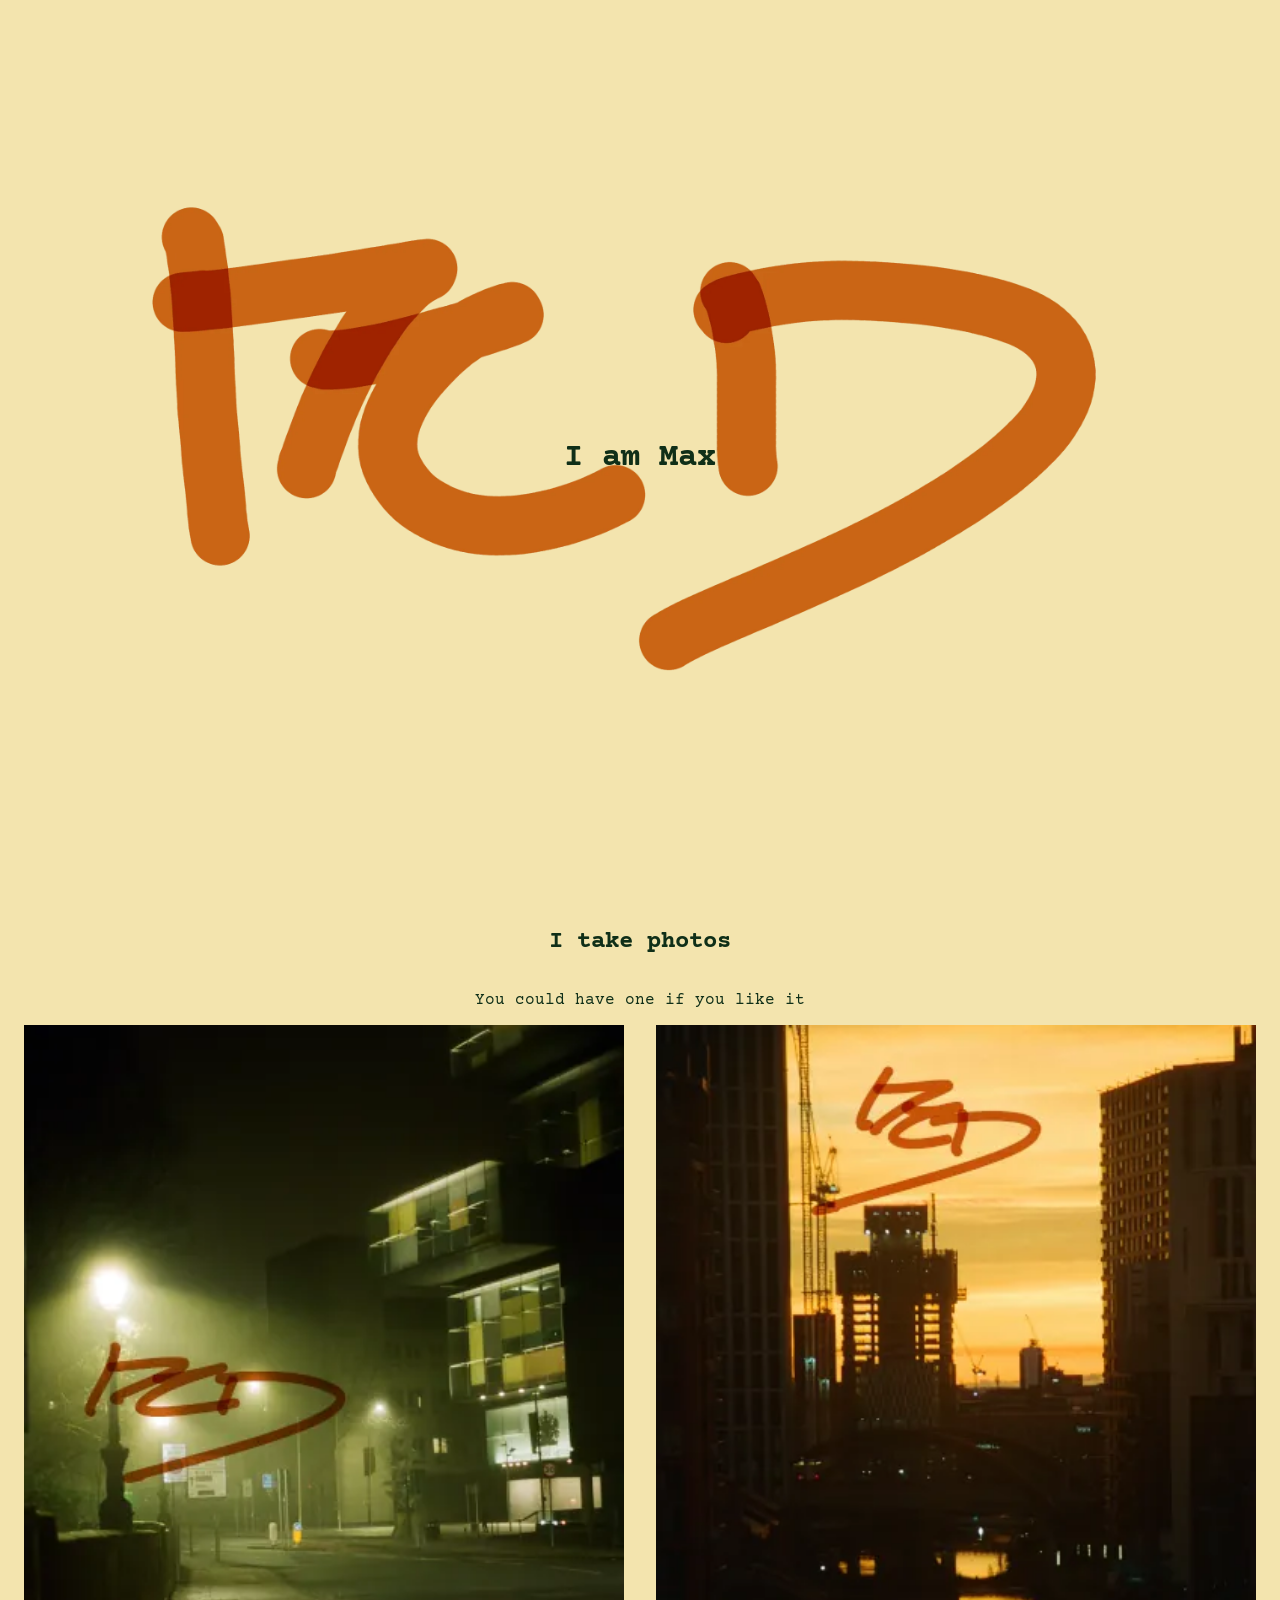
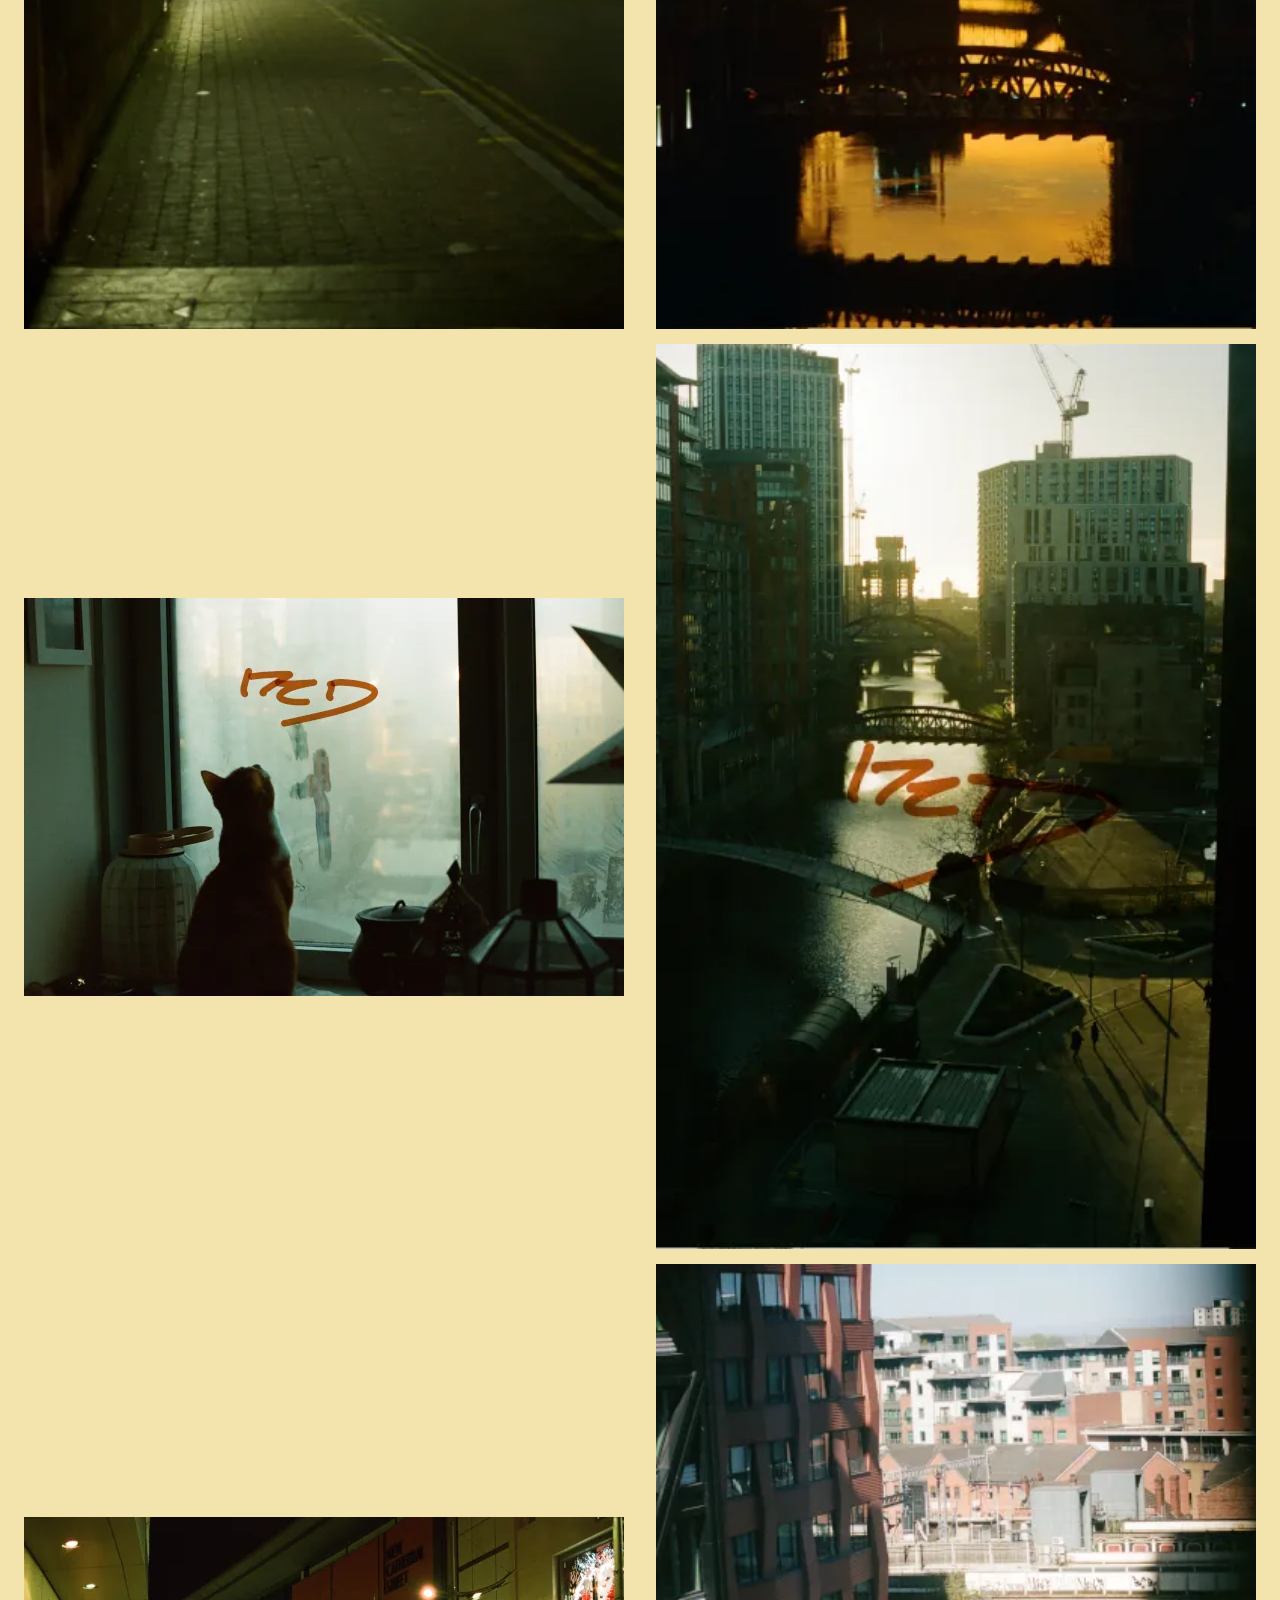
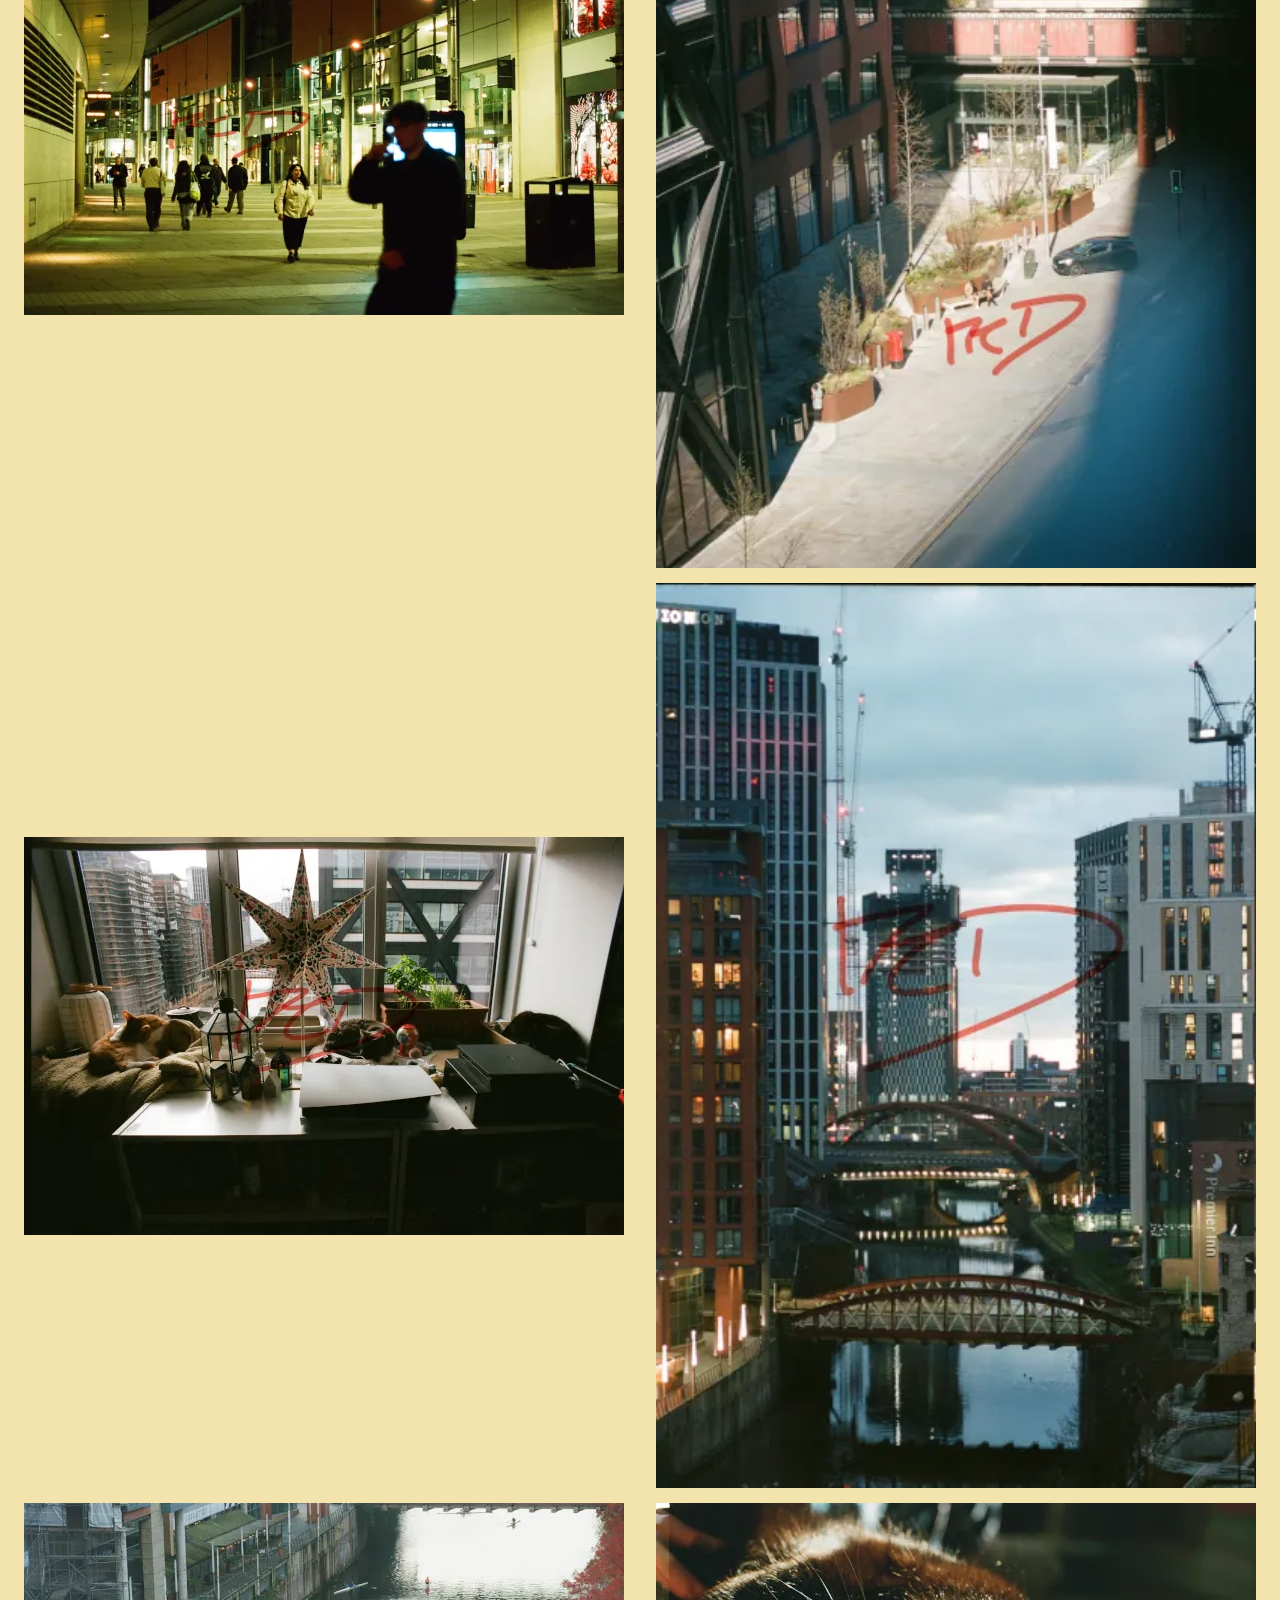
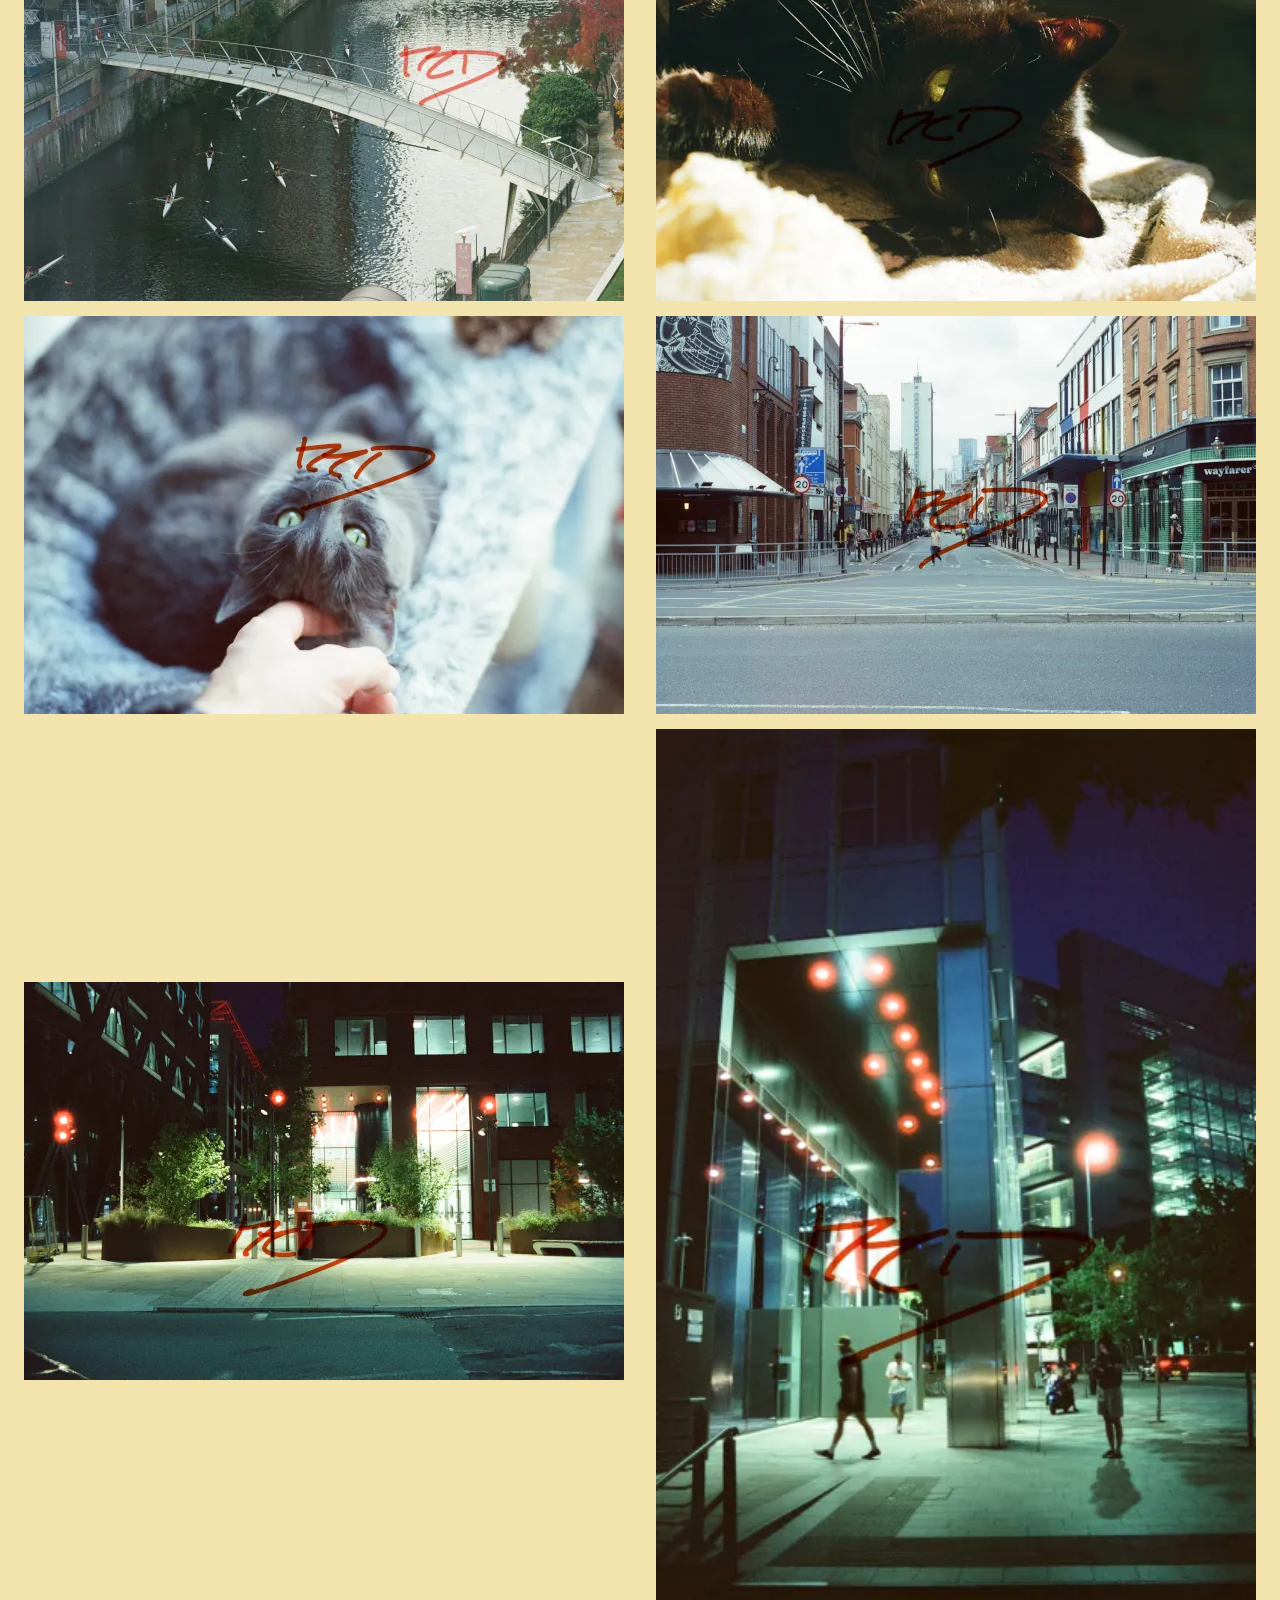
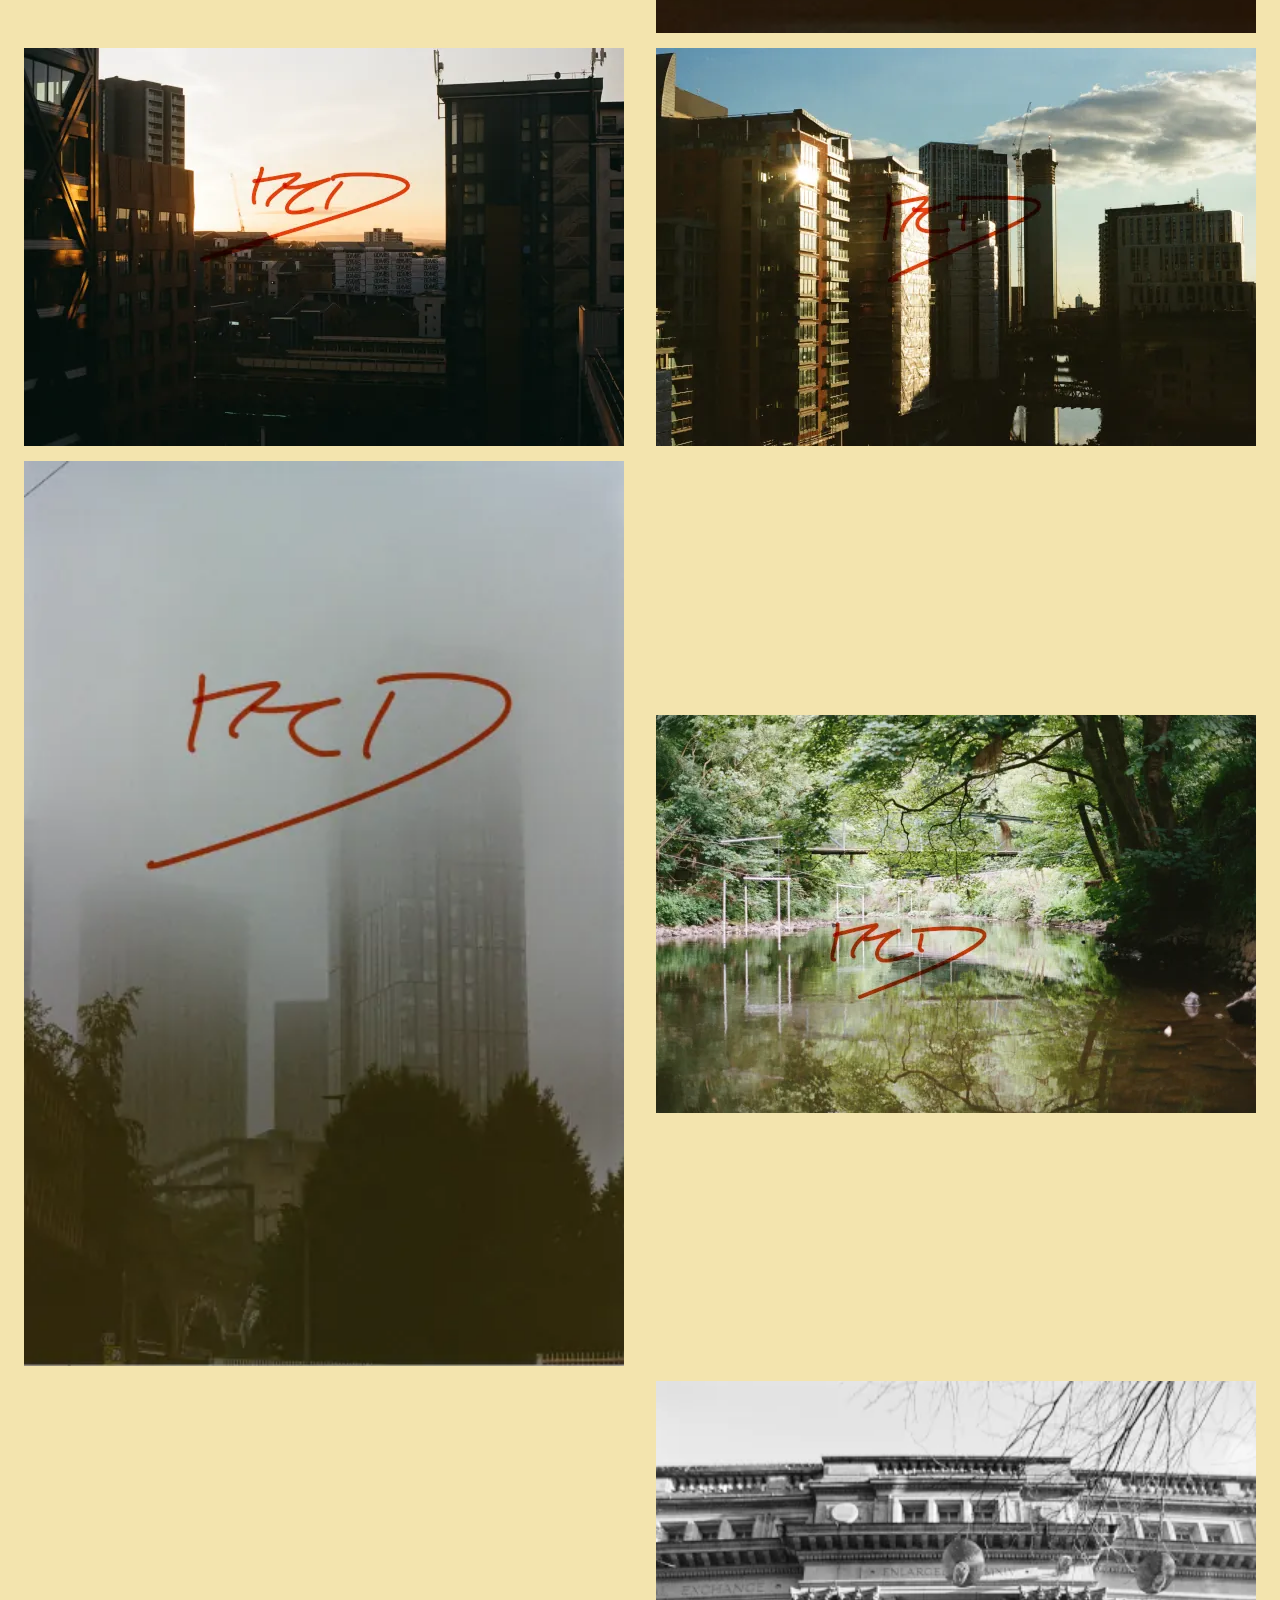
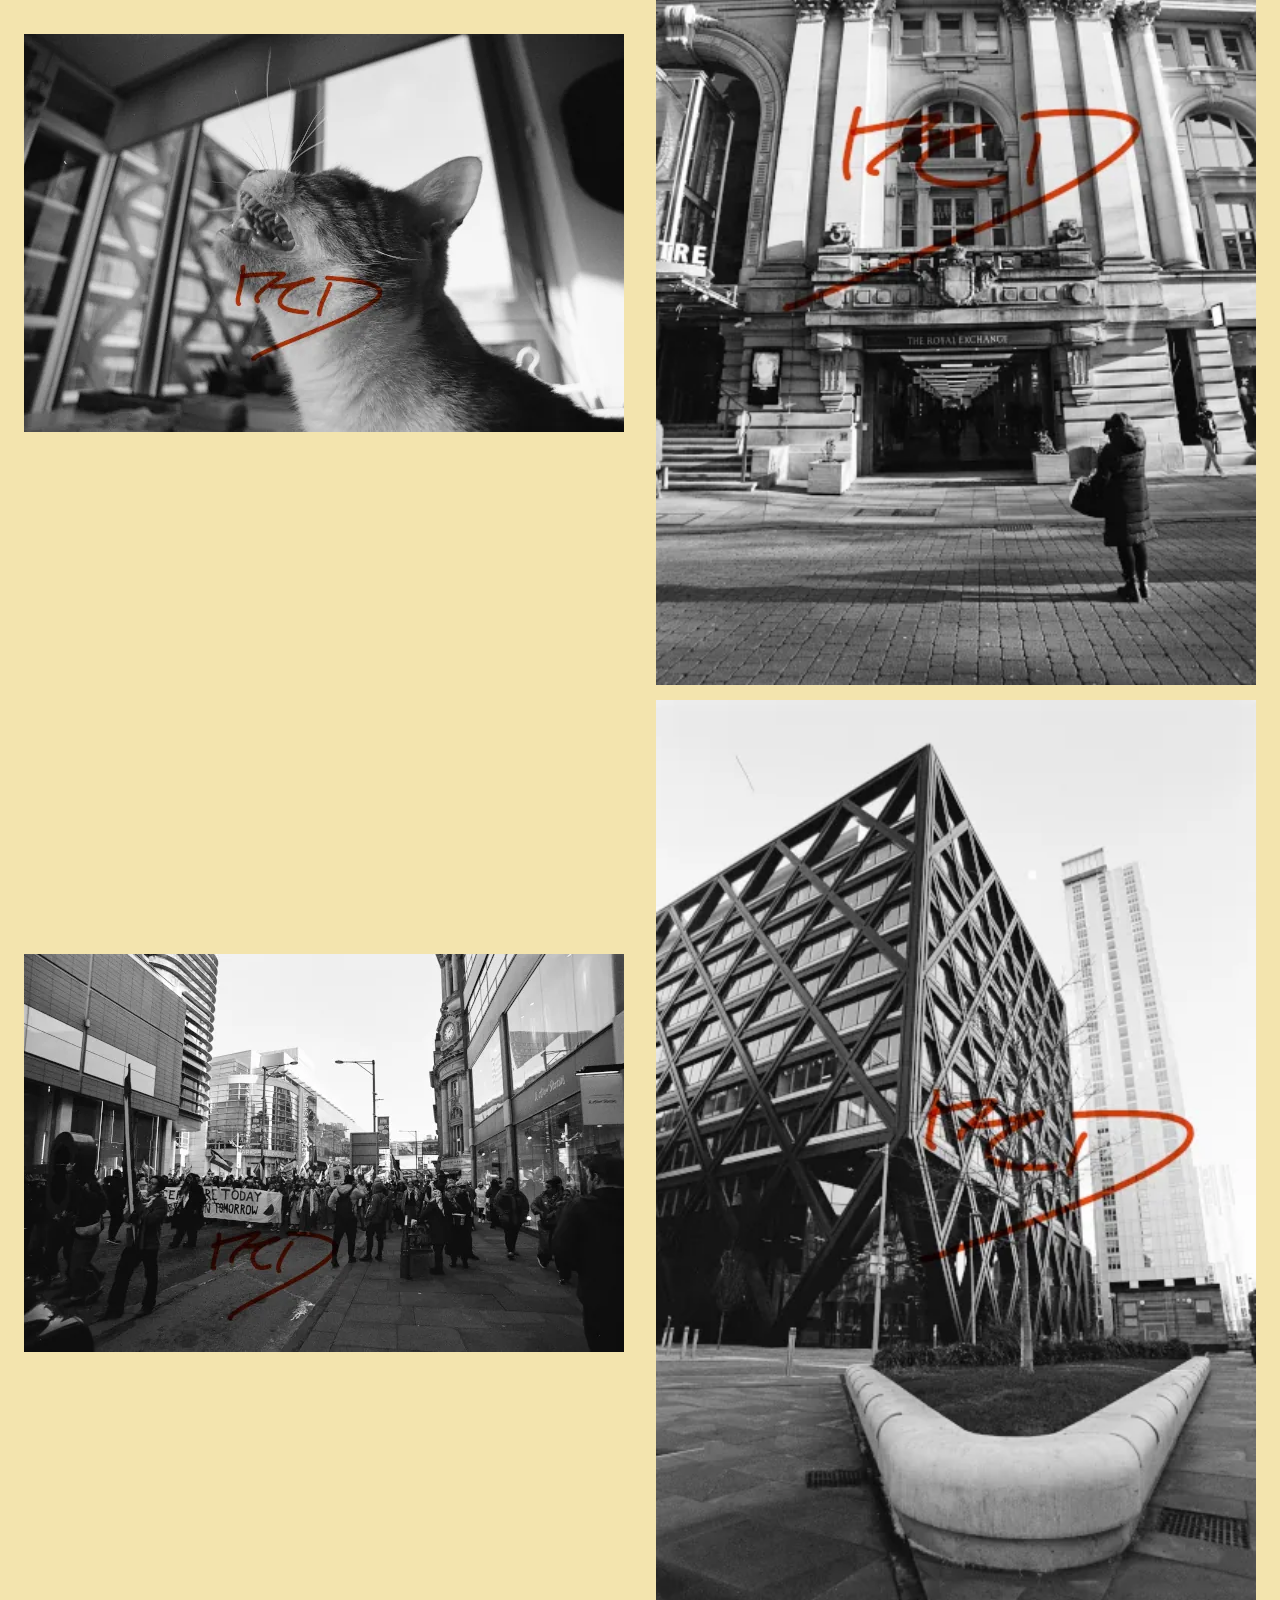
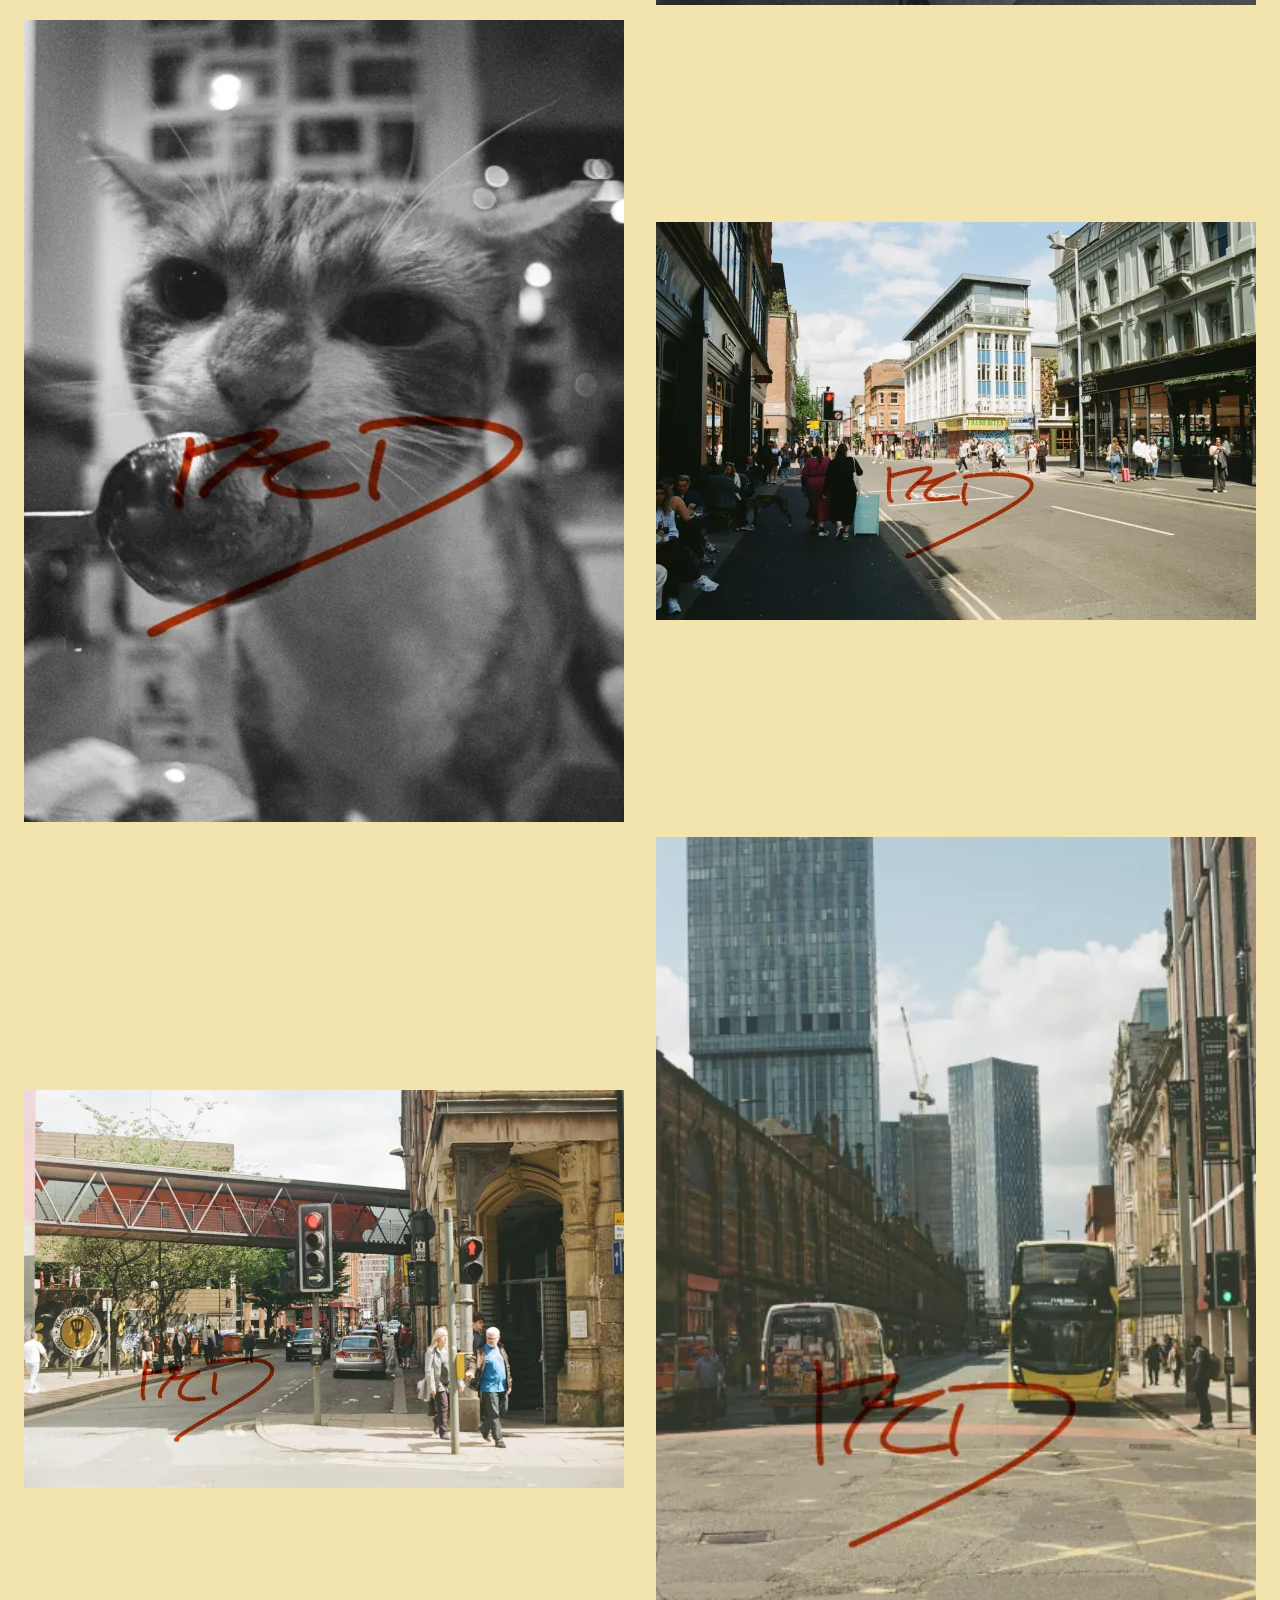
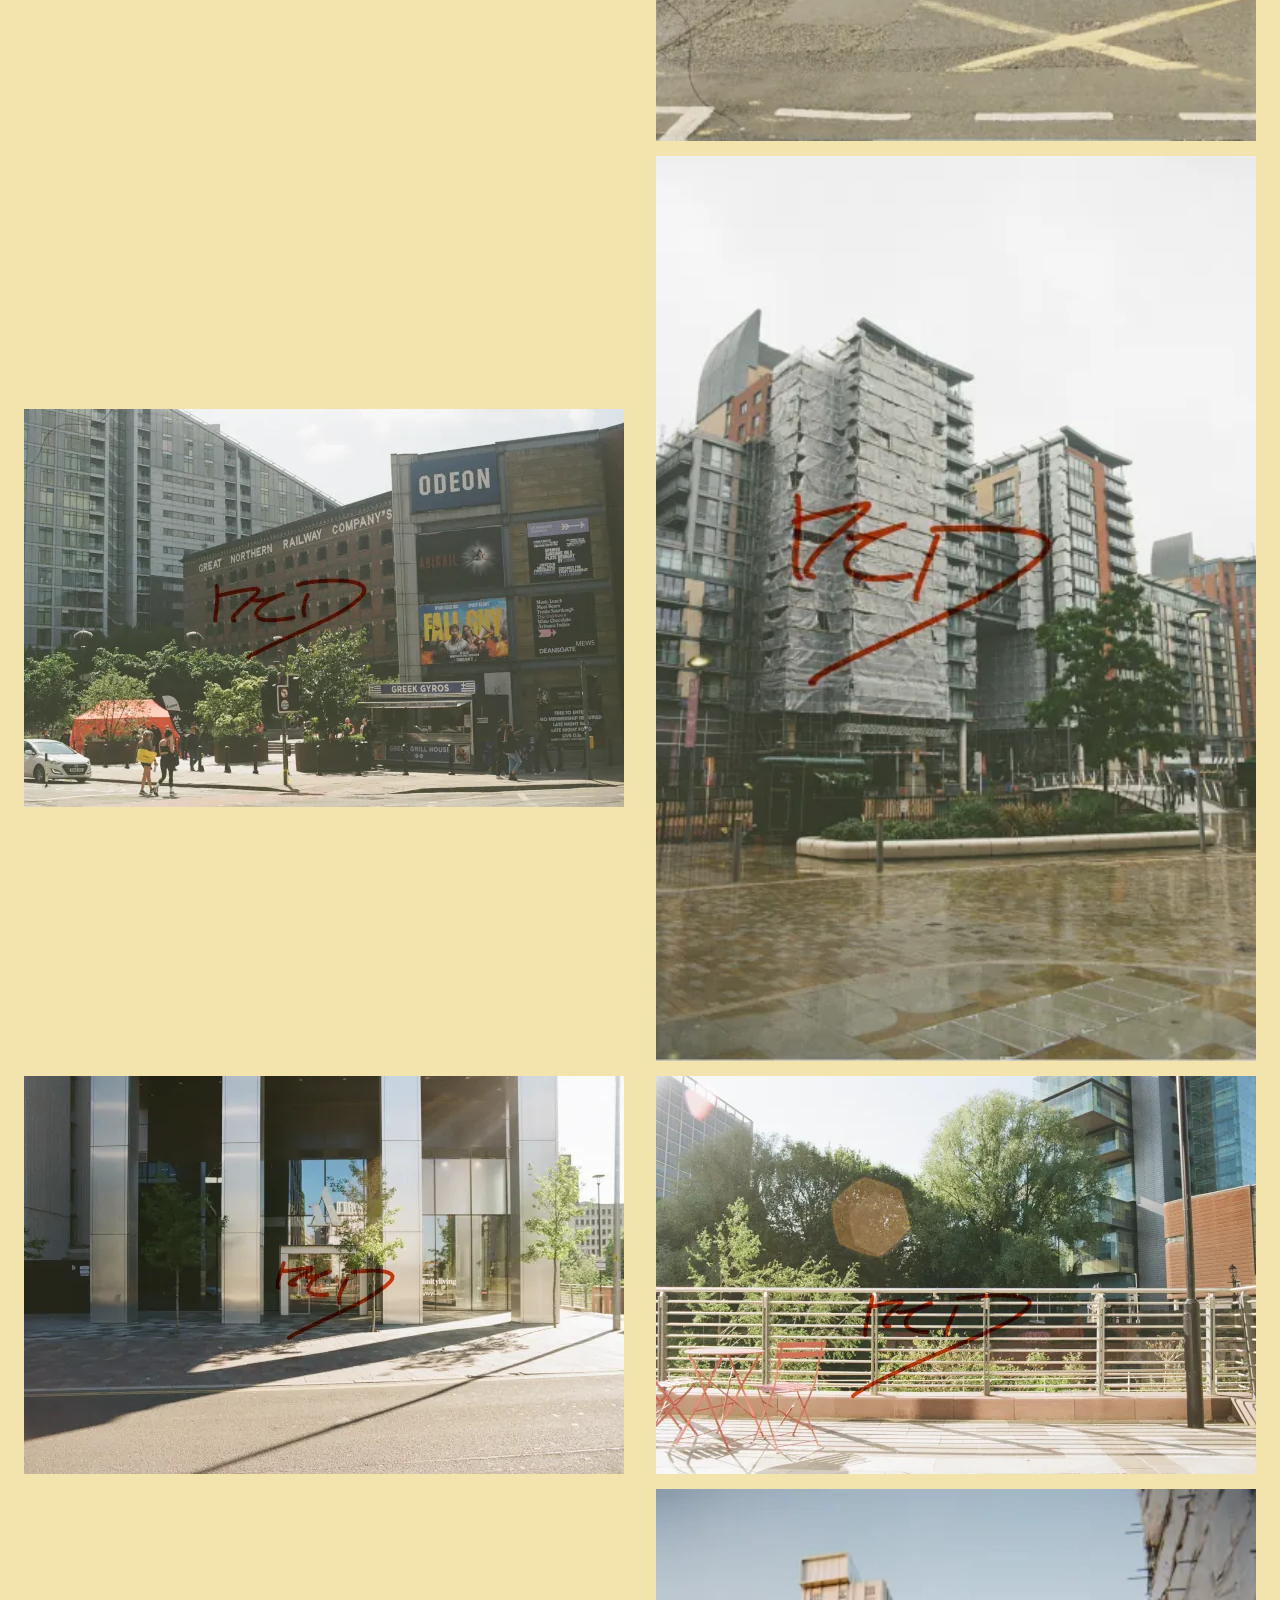
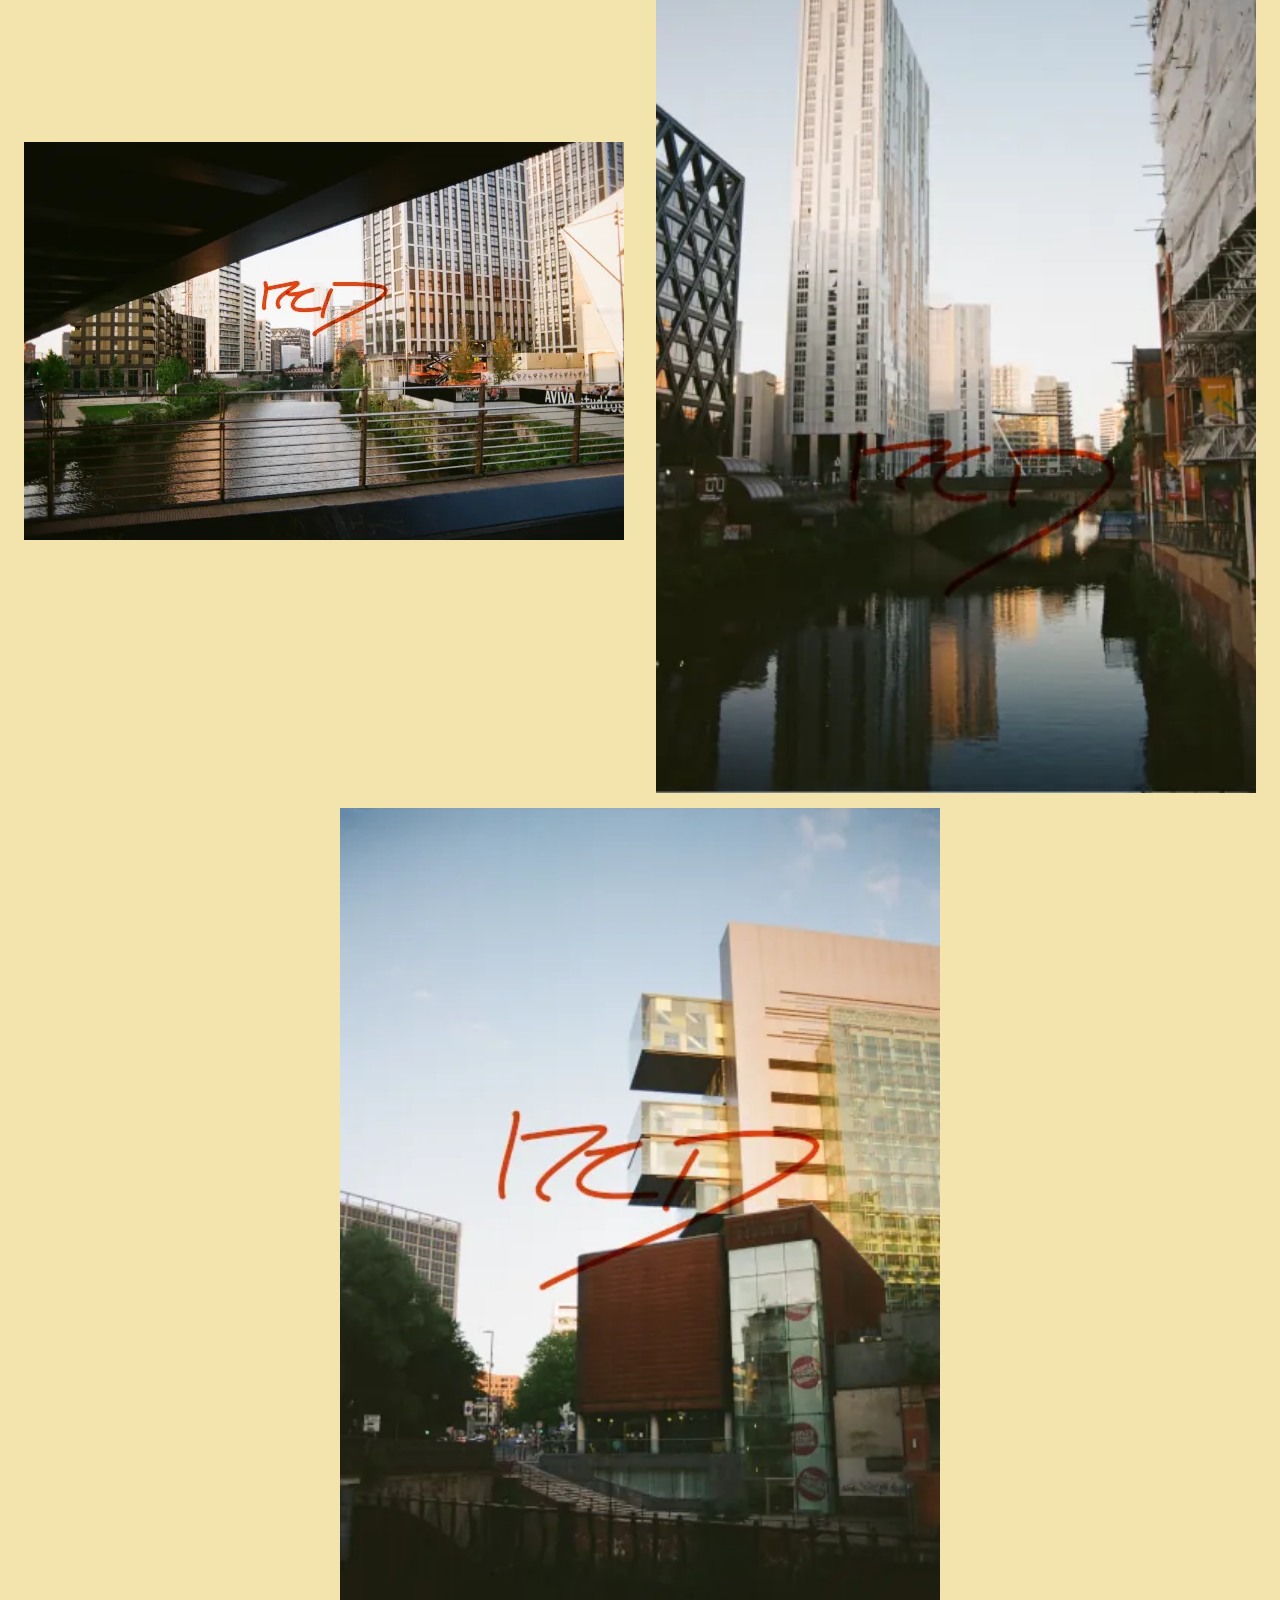
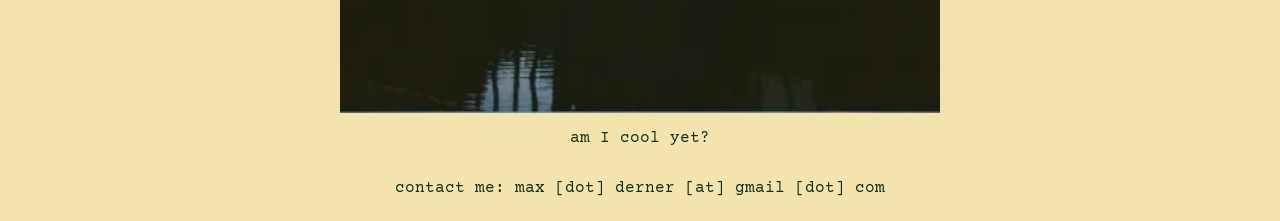
==== website/index.html @ 85f444c0 "Solid first pass at website, very very happy with it" ====
<!DOCTYPE html>
<html lang="en">
<head>
  <meta charset="UTF-8">
  <meta name="viewport" content="width=device-width, initial-scale=1.0">
  <link rel="stylesheet" href="./style.css">
  <link rel="icon" type="image/x-icon" href="./imgs/backgrounds/initial-icon.webp">
  <title>Max Derner</title>
</head>
<body>
  <main>
    <div class="statement center">
      <h1>I am Max</h1>
    </div>
    <section class="center">
      <h2>I take photos</h2>
      <p>You could have one if you like it</p>
    </section>
    <div class="gallery">
      <img src="./imgs/35mm/01.webp">
      <img src="./imgs/35mm/02.webp">
      <img src="./imgs/35mm/03.webp">
      <img src="./imgs/35mm/04.webp">
      <img src="./imgs/35mm/05.webp">
      <img src="./imgs/35mm/06.webp">
      <img src="./imgs/35mm/07.webp">
      <img src="./imgs/35mm/08.webp">
      <img src="./imgs/35mm/09.webp">
      <img src="./imgs/35mm/11.webp">
      <img src="./imgs/35mm/12.webp">
      <img src="./imgs/35mm/13.webp">
      <img src="./imgs/35mm/14.webp">
      <img src="./imgs/35mm/15.webp">
      <img src="./imgs/35mm/16.webp">
      <img src="./imgs/35mm/17.webp">
      <img src="./imgs/35mm/18.webp">
      <img src="./imgs/35mm/19.webp">
      <img src="./imgs/35mm/21.webp">
      <img src="./imgs/35mm/22.webp">
      <img src="./imgs/35mm/23.webp">
      <img src="./imgs/35mm/24.webp">
      <img src="./imgs/35mm/25.webp">
      <img src="./imgs/35mm/26.webp">
      <img src="./imgs/35mm/27.webp">
      <img src="./imgs/35mm/28.webp">
      <img src="./imgs/35mm/29.webp">
      <img src="./imgs/35mm/31.webp">
      <img src="./imgs/35mm/32.webp">
      <img src="./imgs/35mm/33.webp">
      <img src="./imgs/35mm/34.webp">
      <img src="./imgs/35mm/35.webp">
      <img src="./imgs/35mm/36.webp">
    </div>
  </main>
</body>
<footer class="center">
  <p>
    am I cool yet?
  </p>
  <p>
    contact me: max [dot] derner [at] gmail [dot] com
  </p>
</footer>
</html>
---- website/style.css ----
@import url('https://fonts.googleapis.com/css2?family=Courier+Prime:ital,wght@0,400;0,700;1,400;1,700&display=swap');

body {
  font-family: 'Courier Prime';
  background-color: #f3e4ae;
  color: #0f2f18;
}

.brand {
  color: #c96516;
}

.gallery {
  display: flex;
  flex-direction: row;
  flex-wrap: wrap;
  justify-content: space-evenly;
  row-gap: 15px;
  column-gap: 15px;
  align-items: center;
}

img {
  width: 600px;
  max-width: 100%;
}

.statement {
  height: 100vh;
  background-image: url("./imgs/backgrounds/signature-big.webp");
  background-size: 100% auto;
  background-position: center;
  background-repeat: no-repeat;
}

.center {
  display: flex;
  justify-content: center;
  align-items: center;
  flex-direction: column;
}
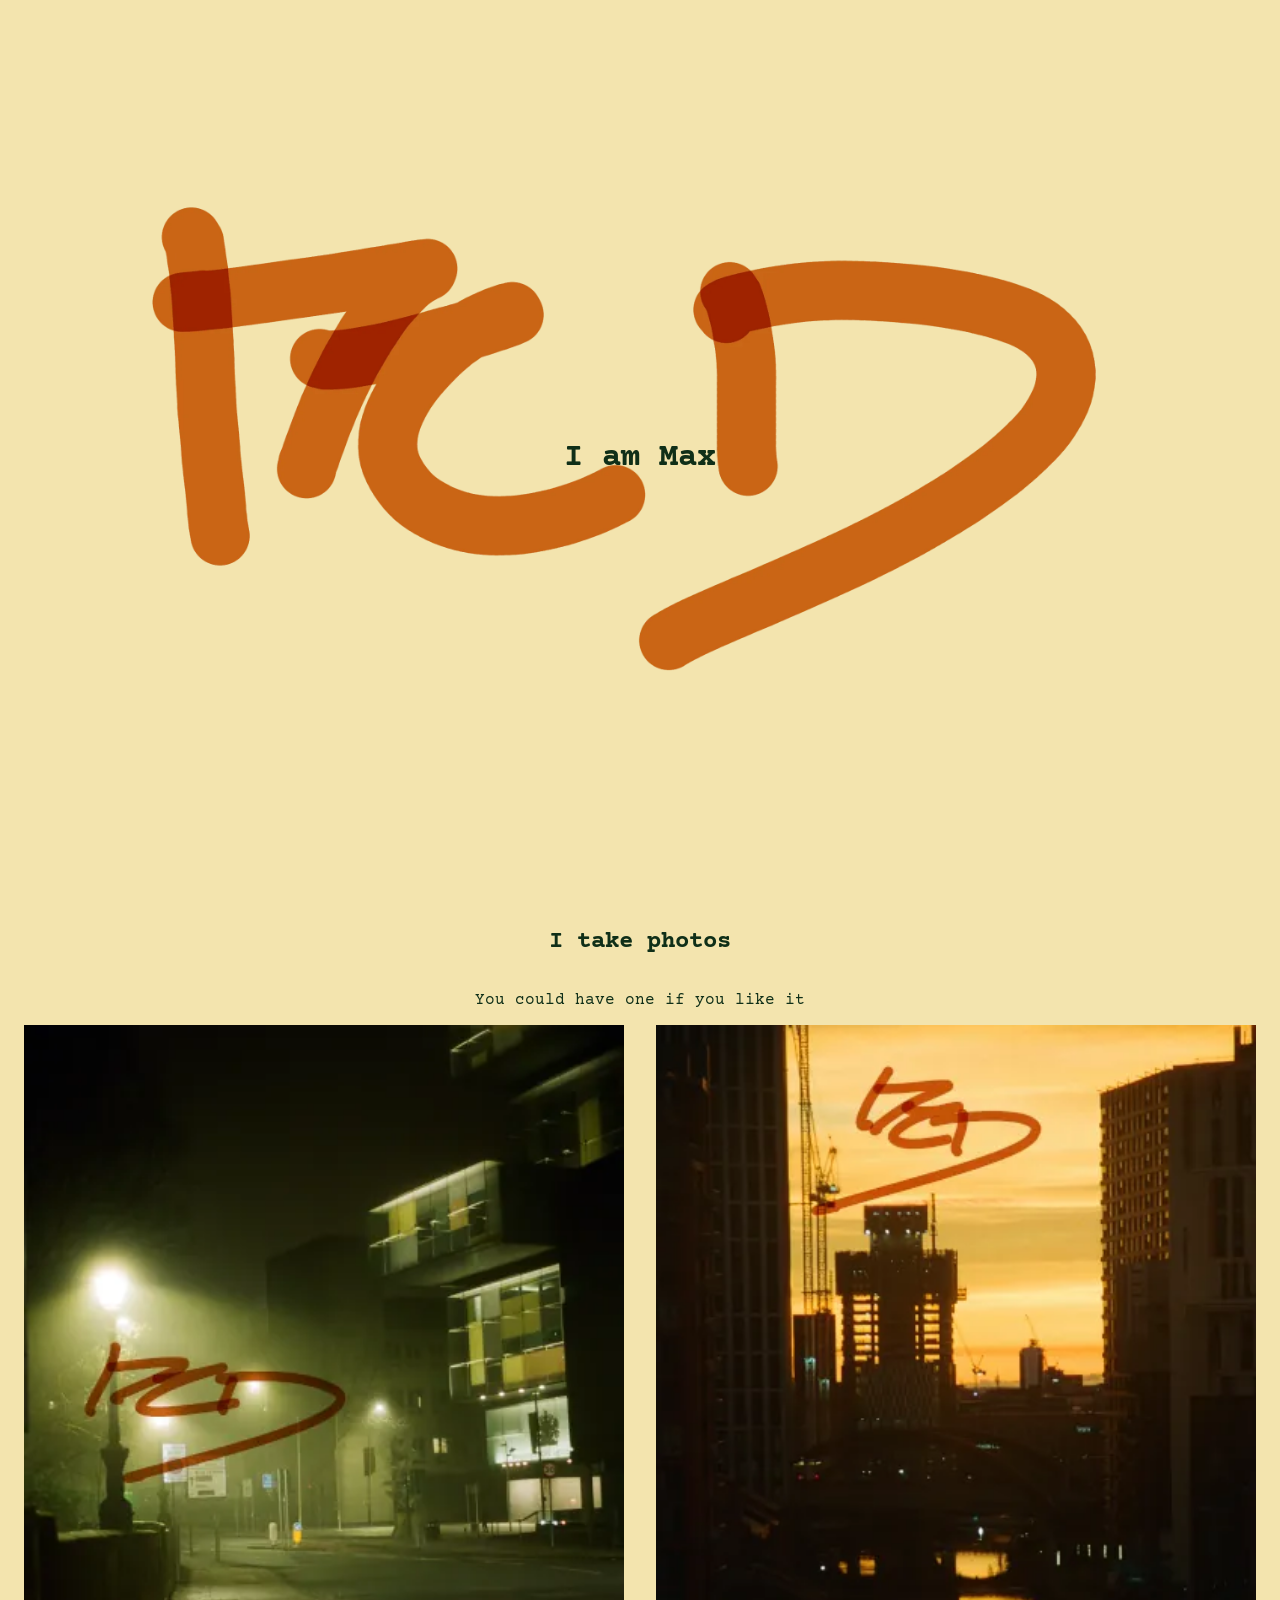
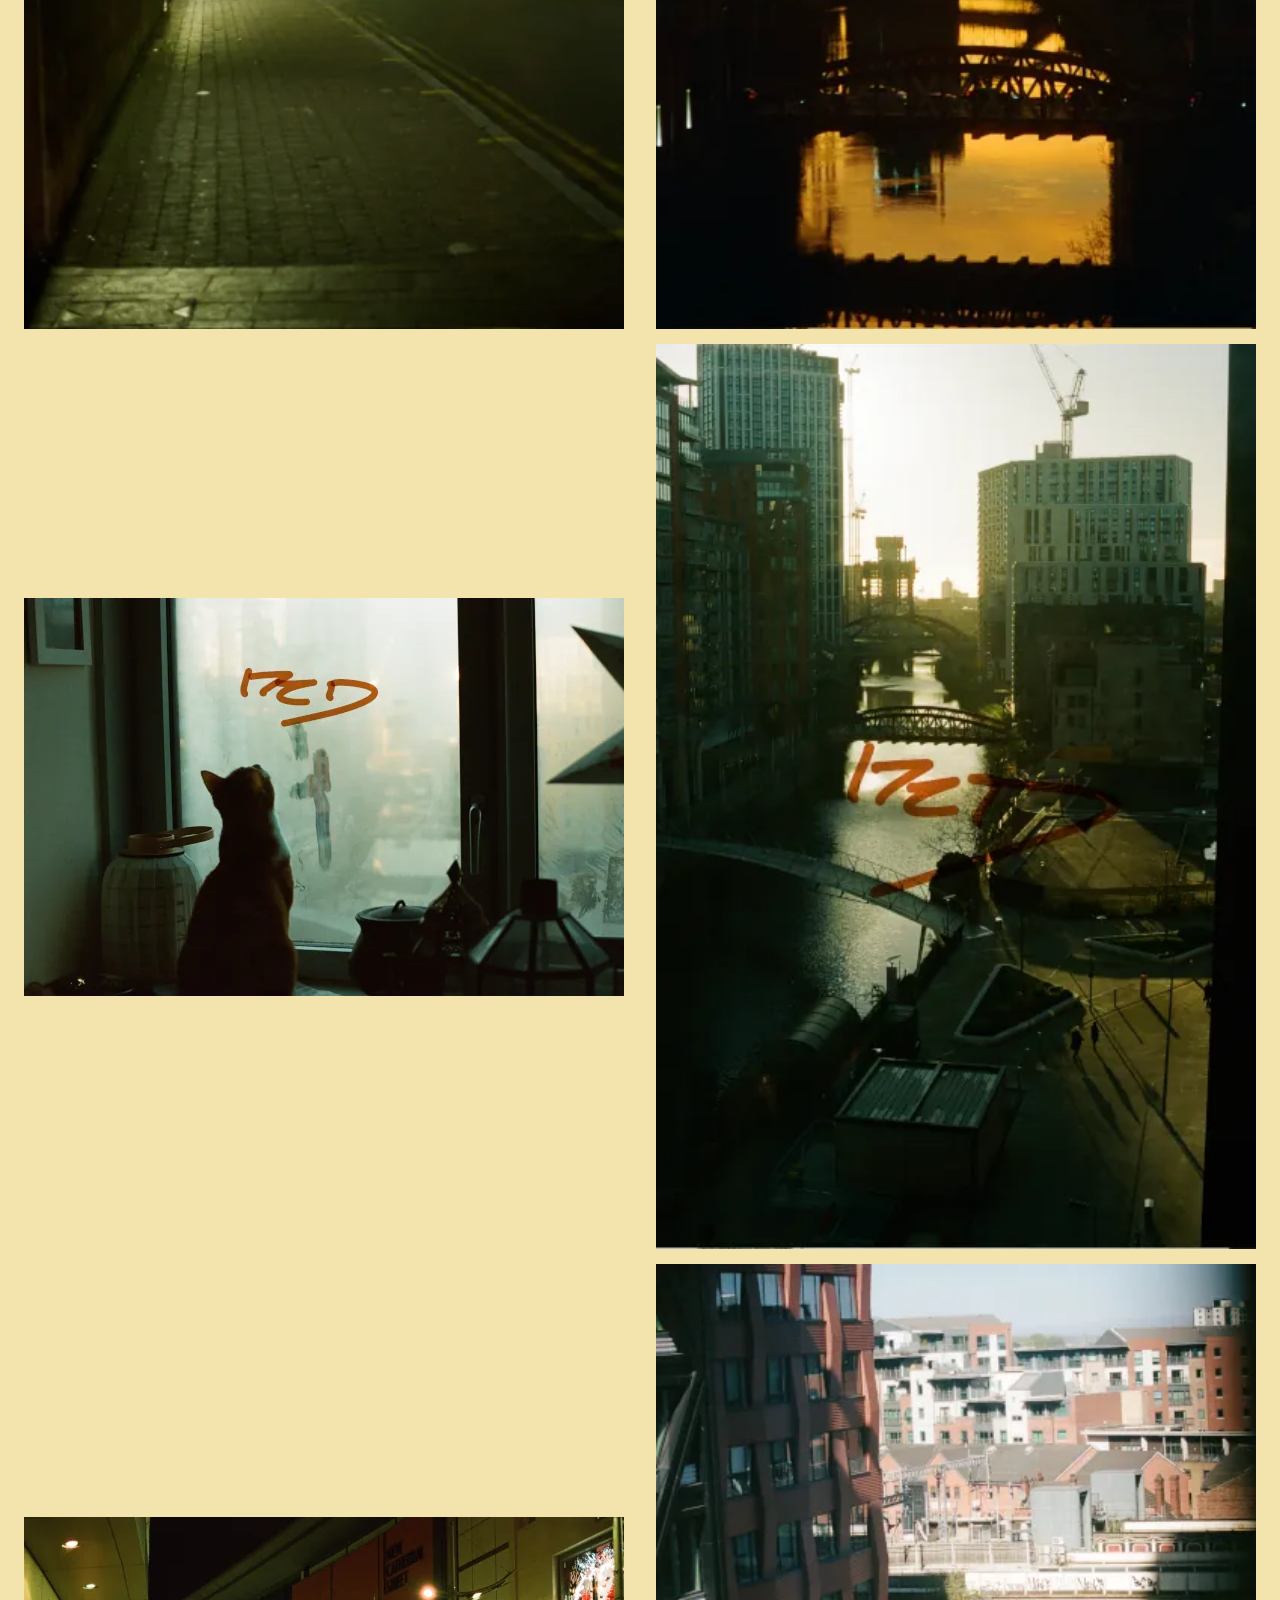
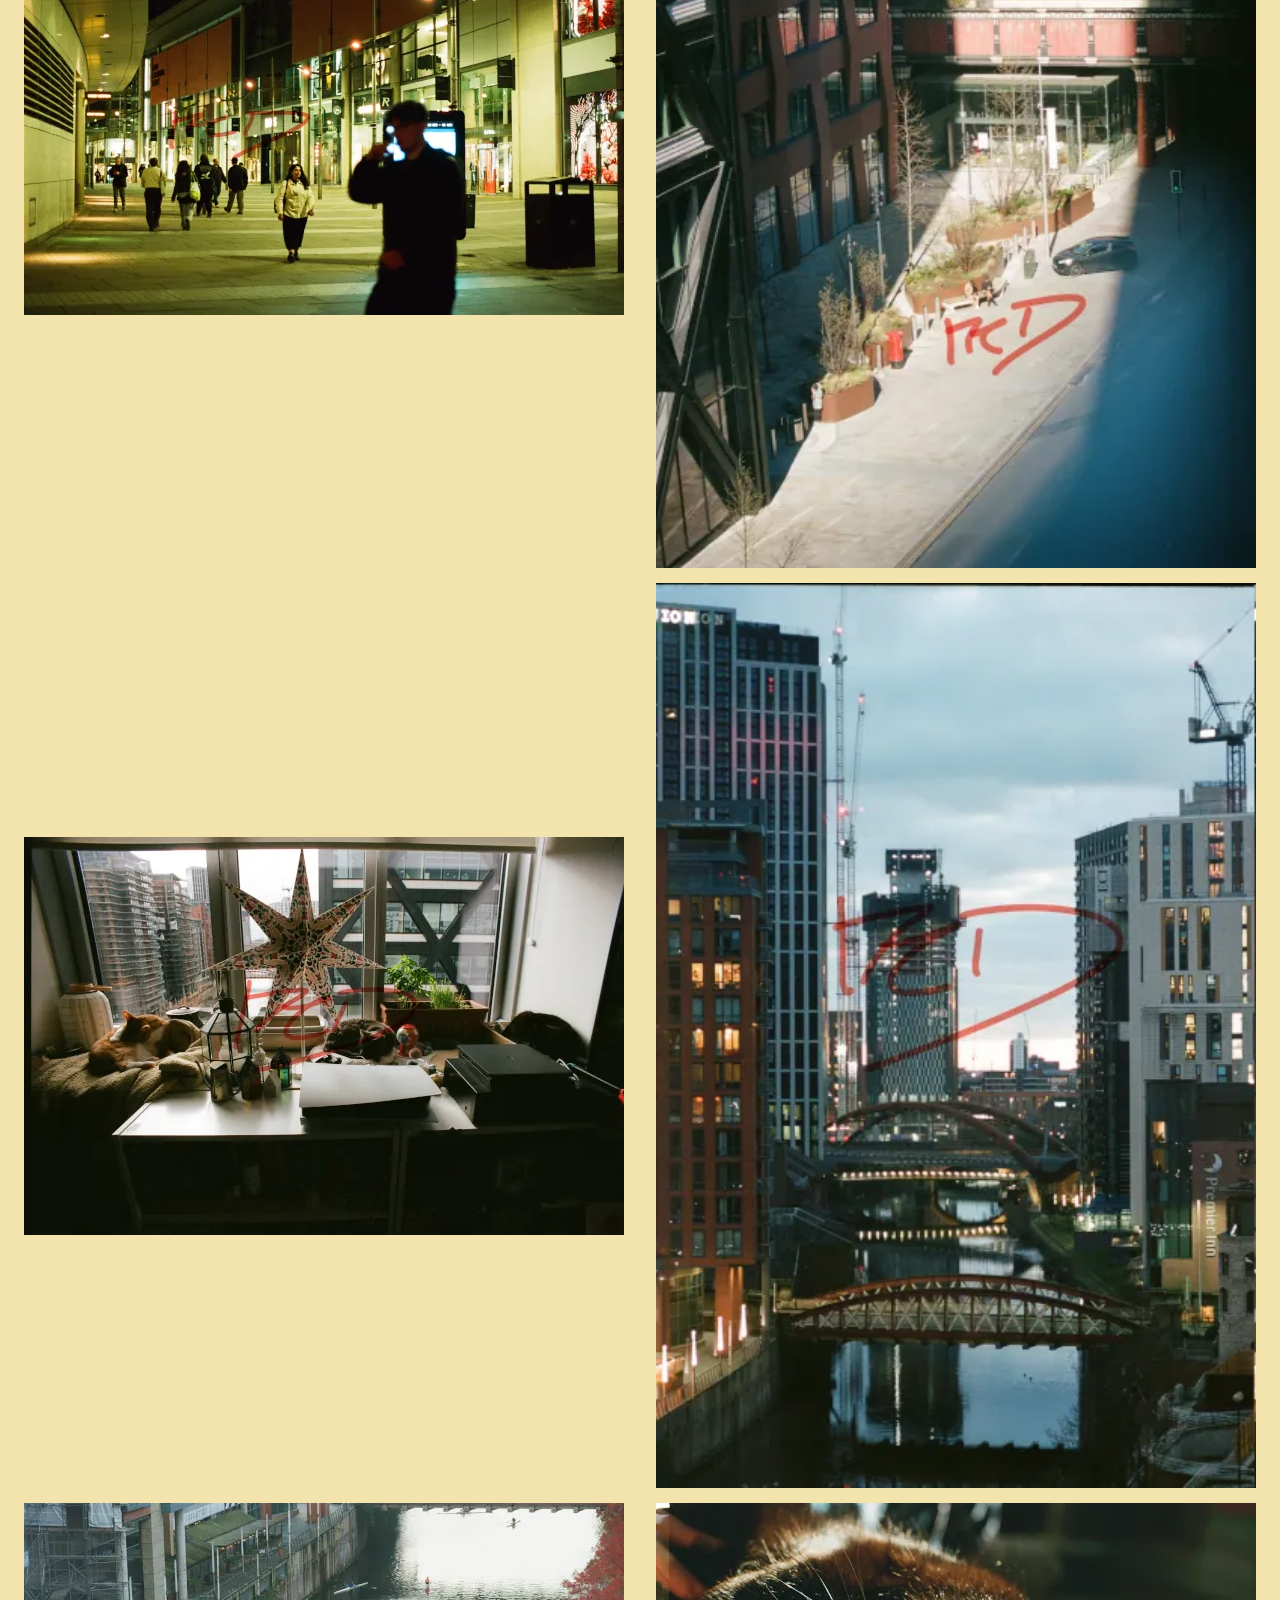
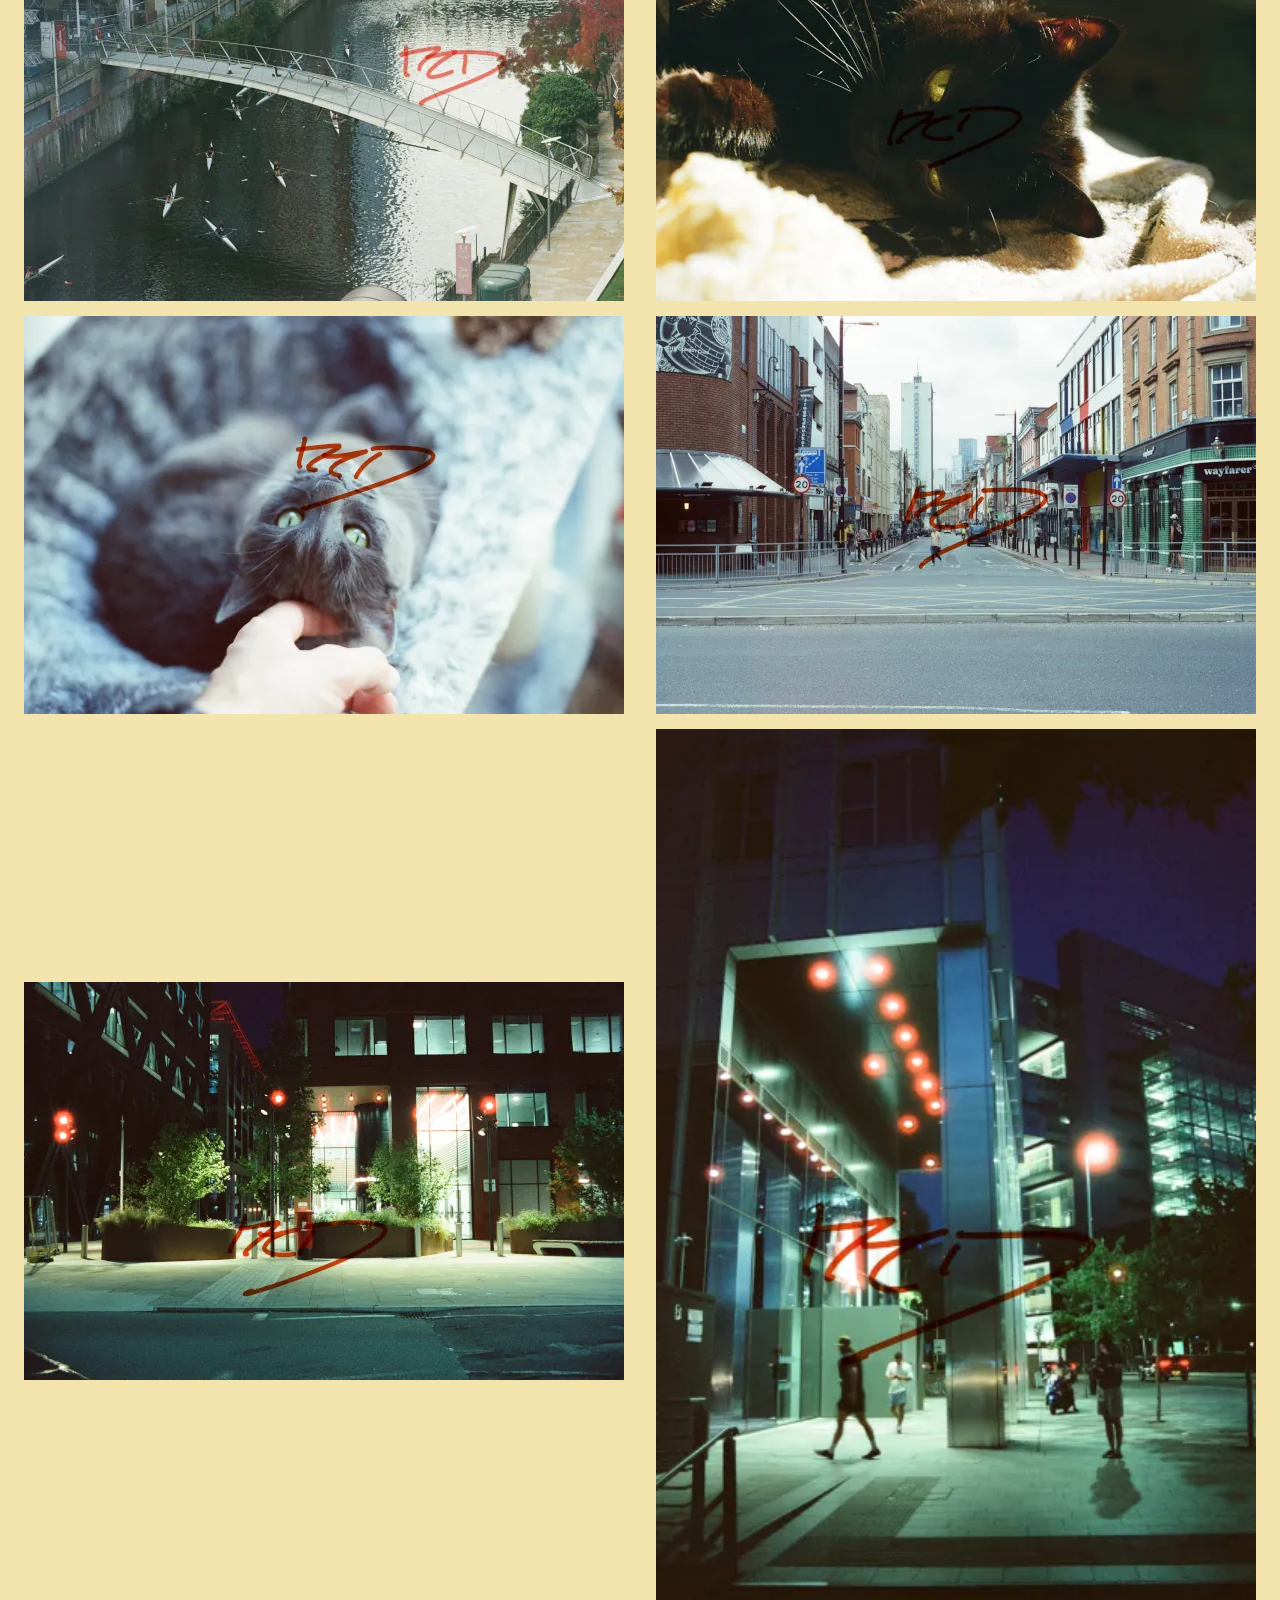
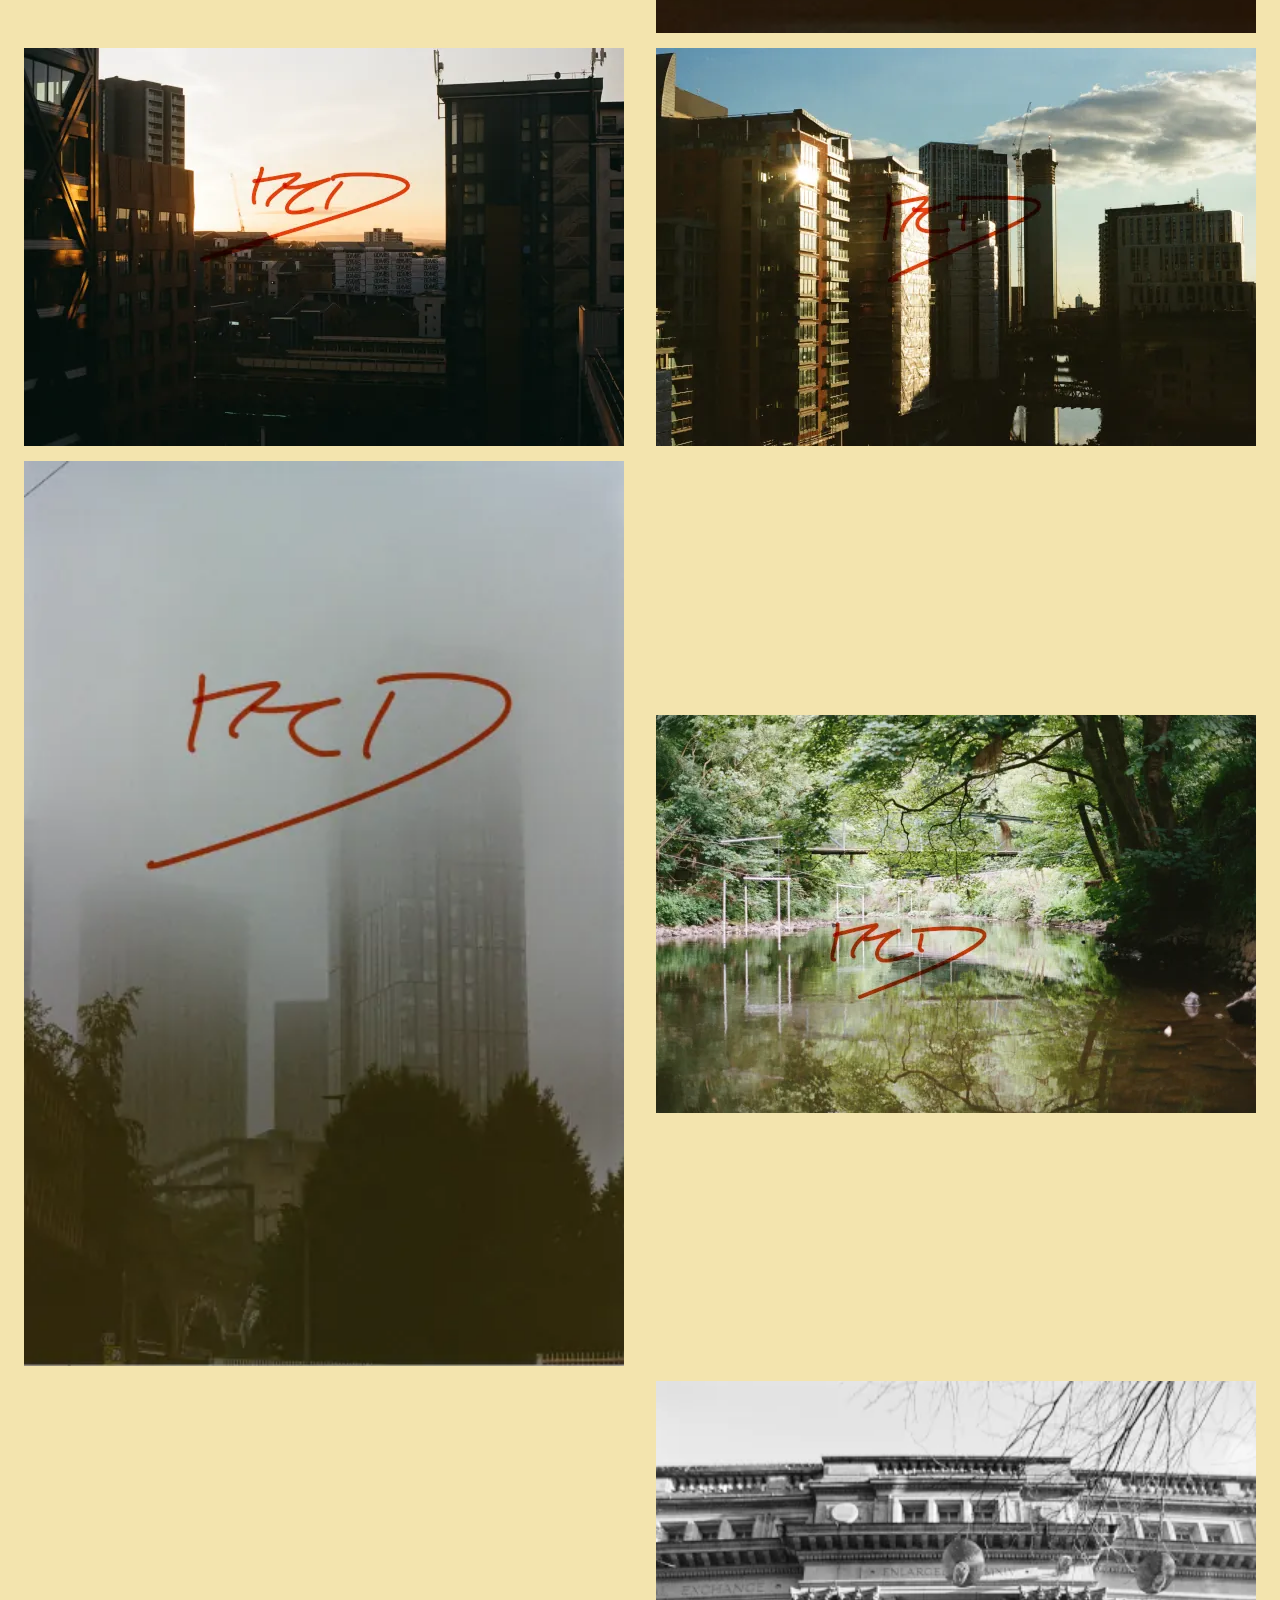
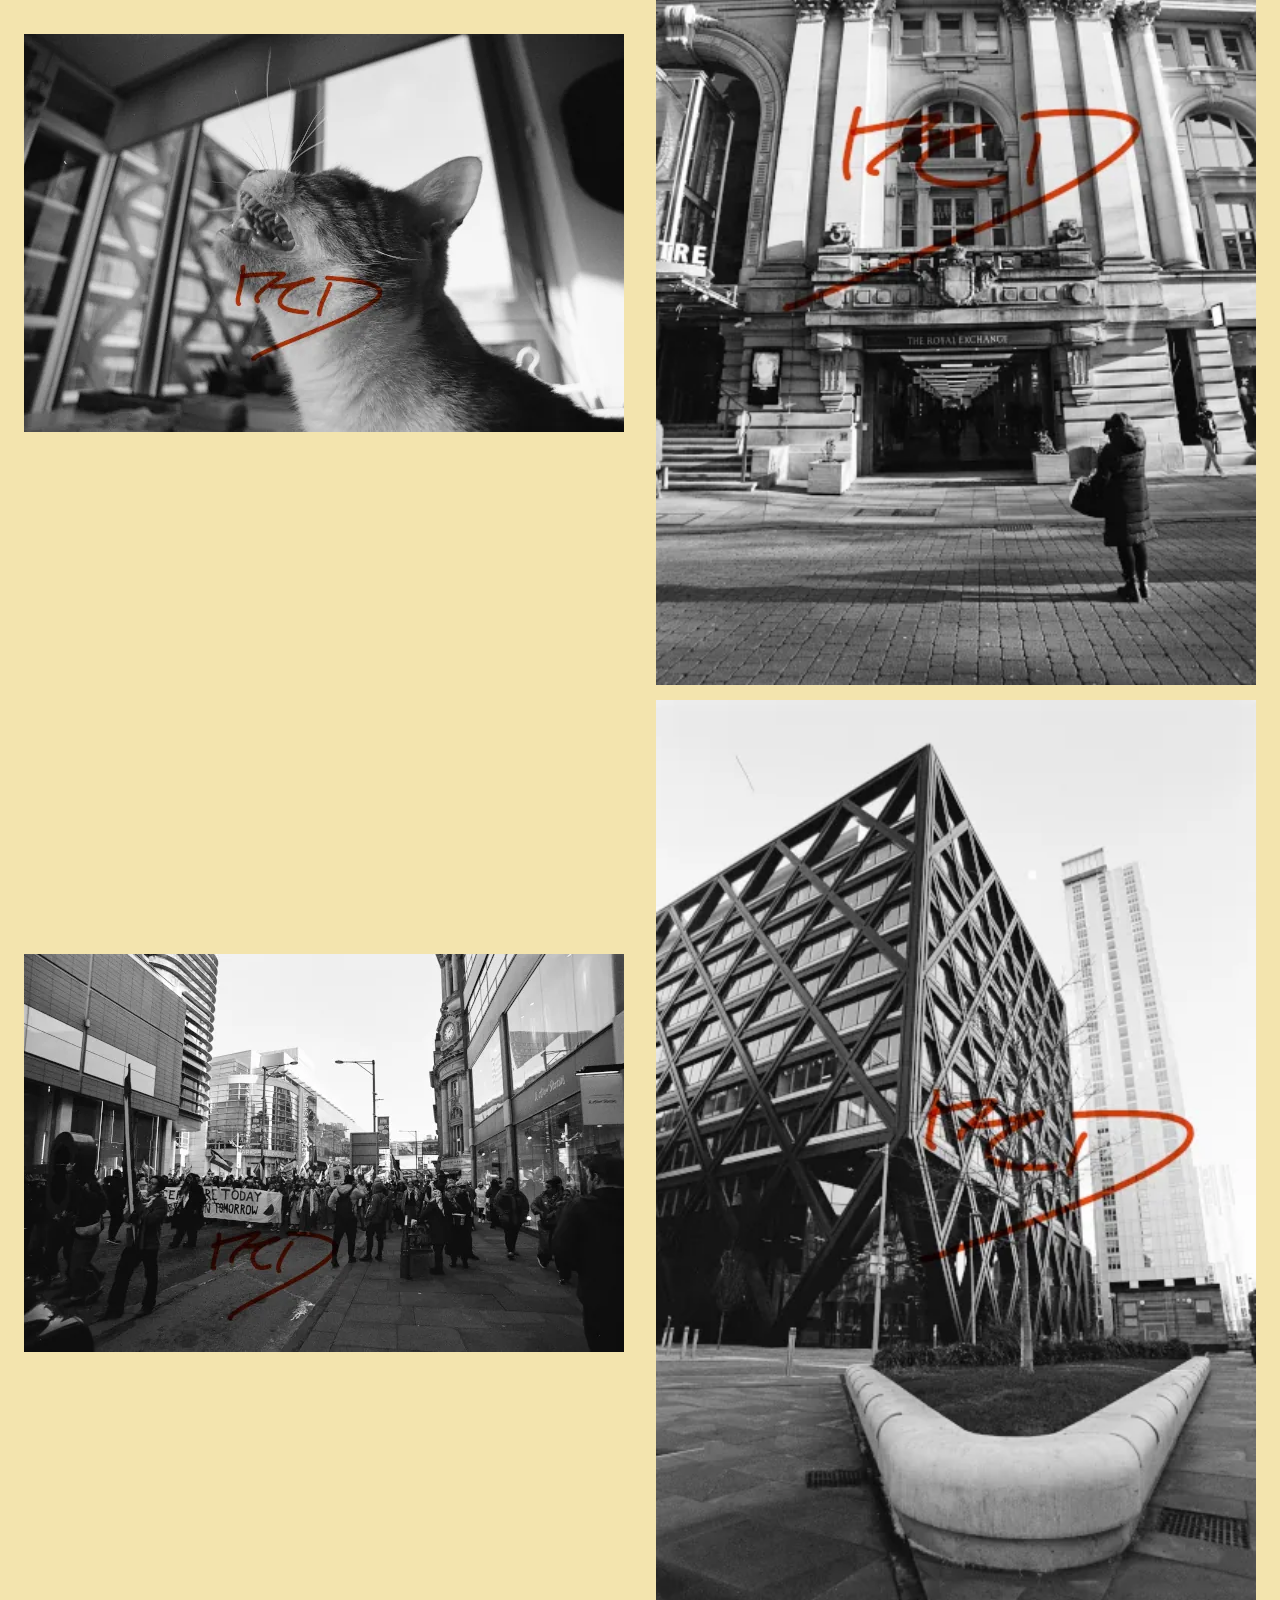
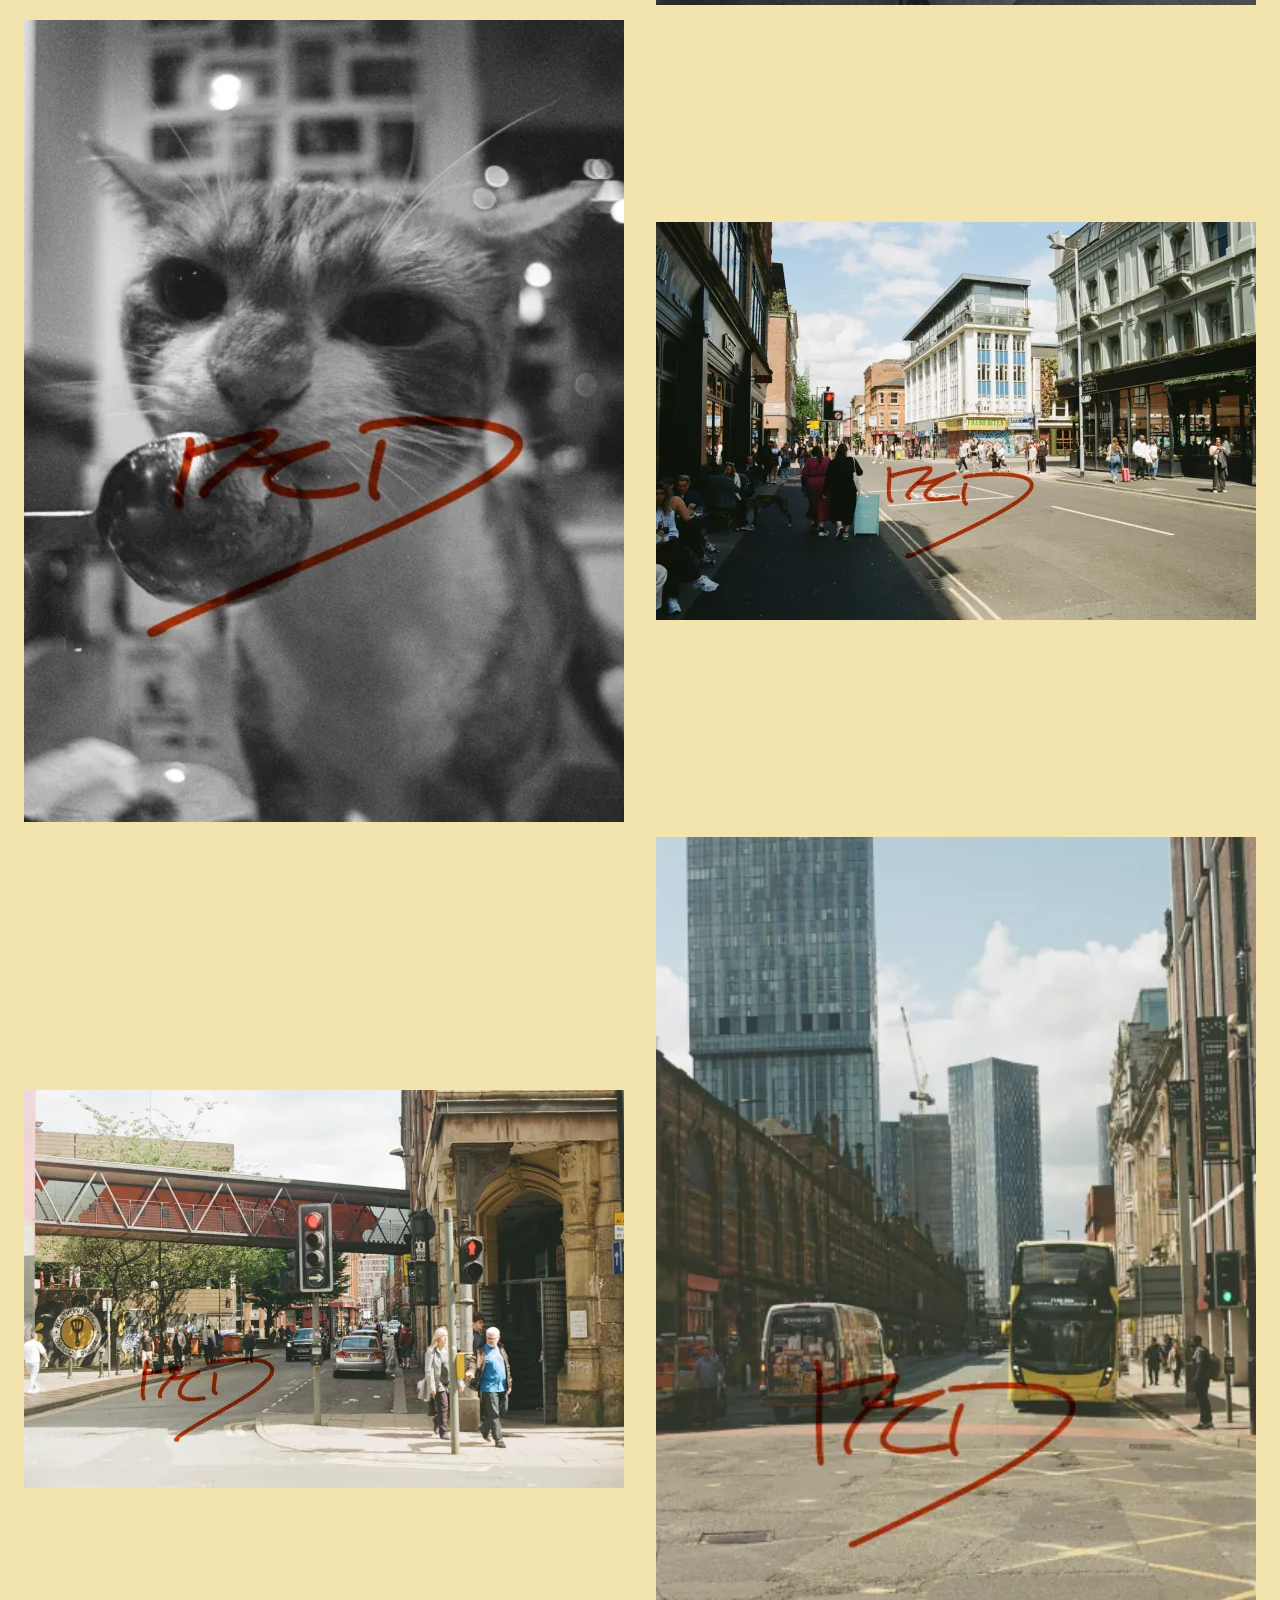
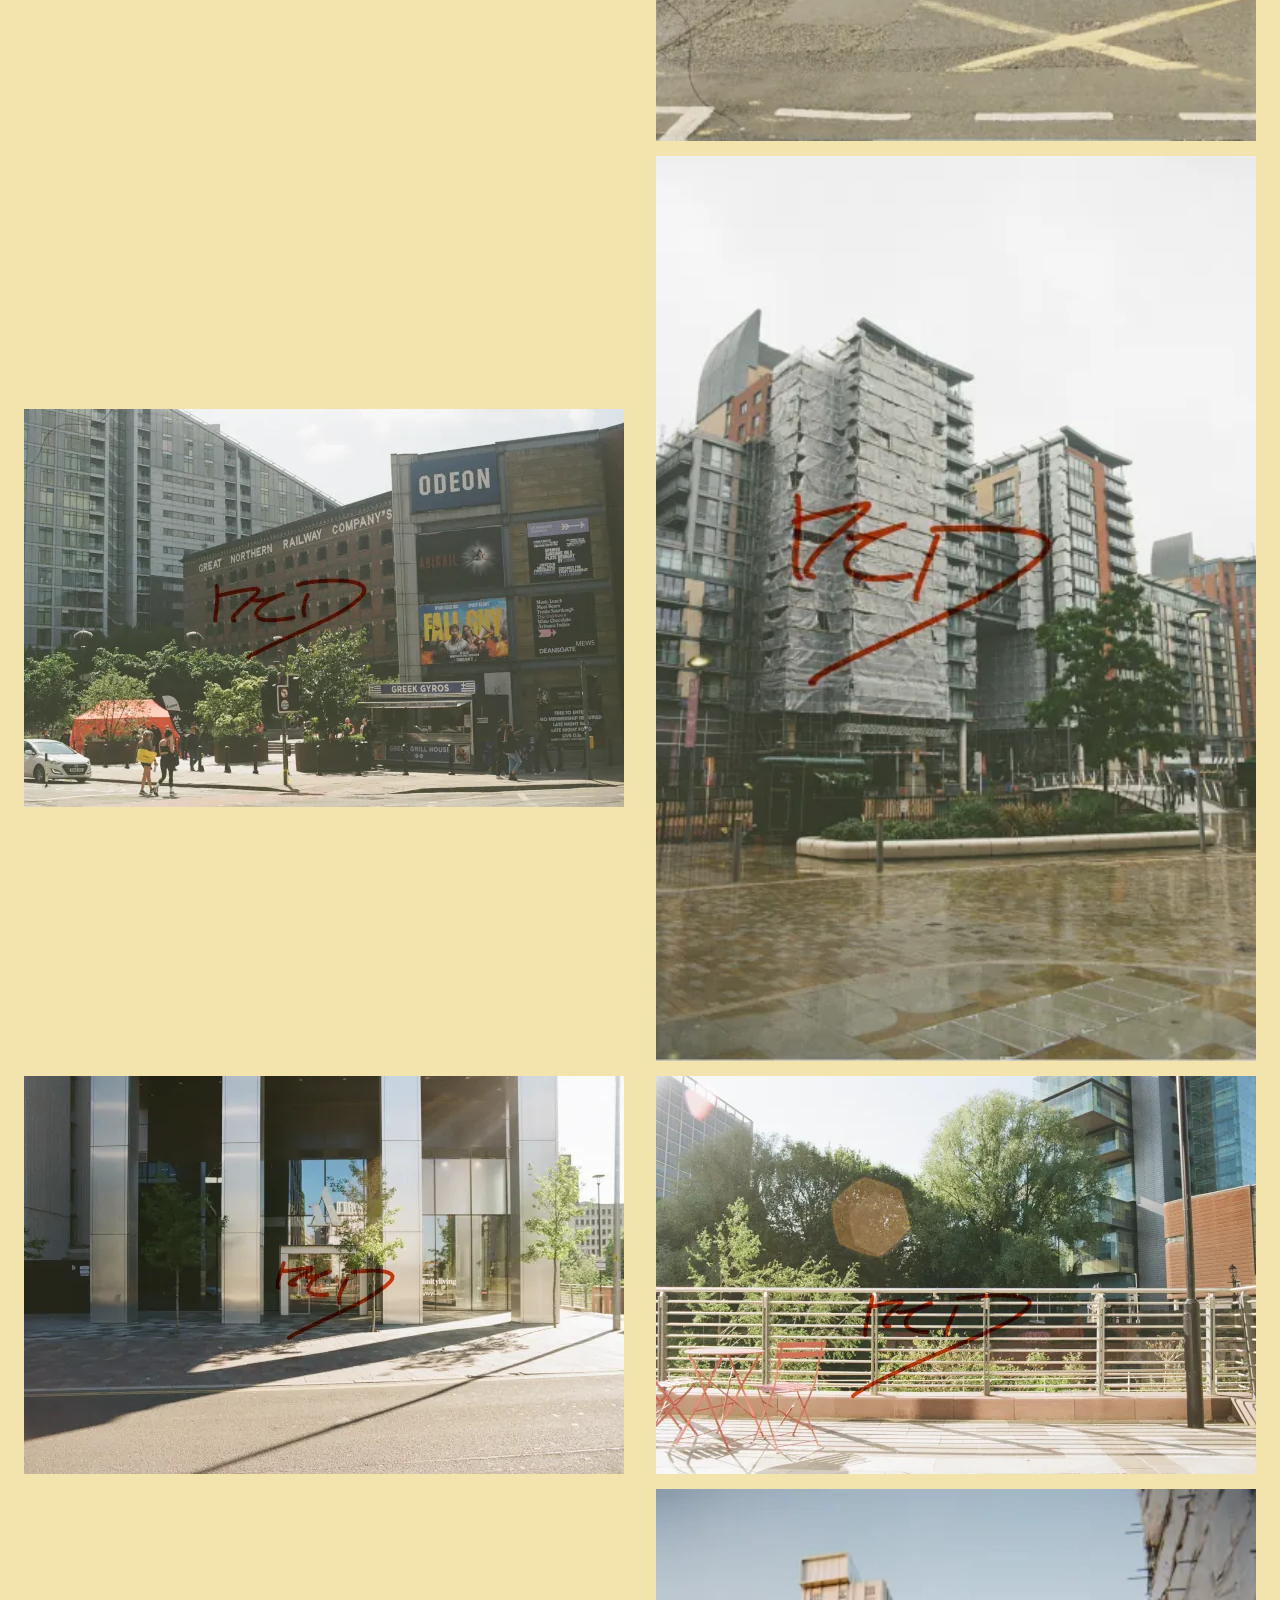
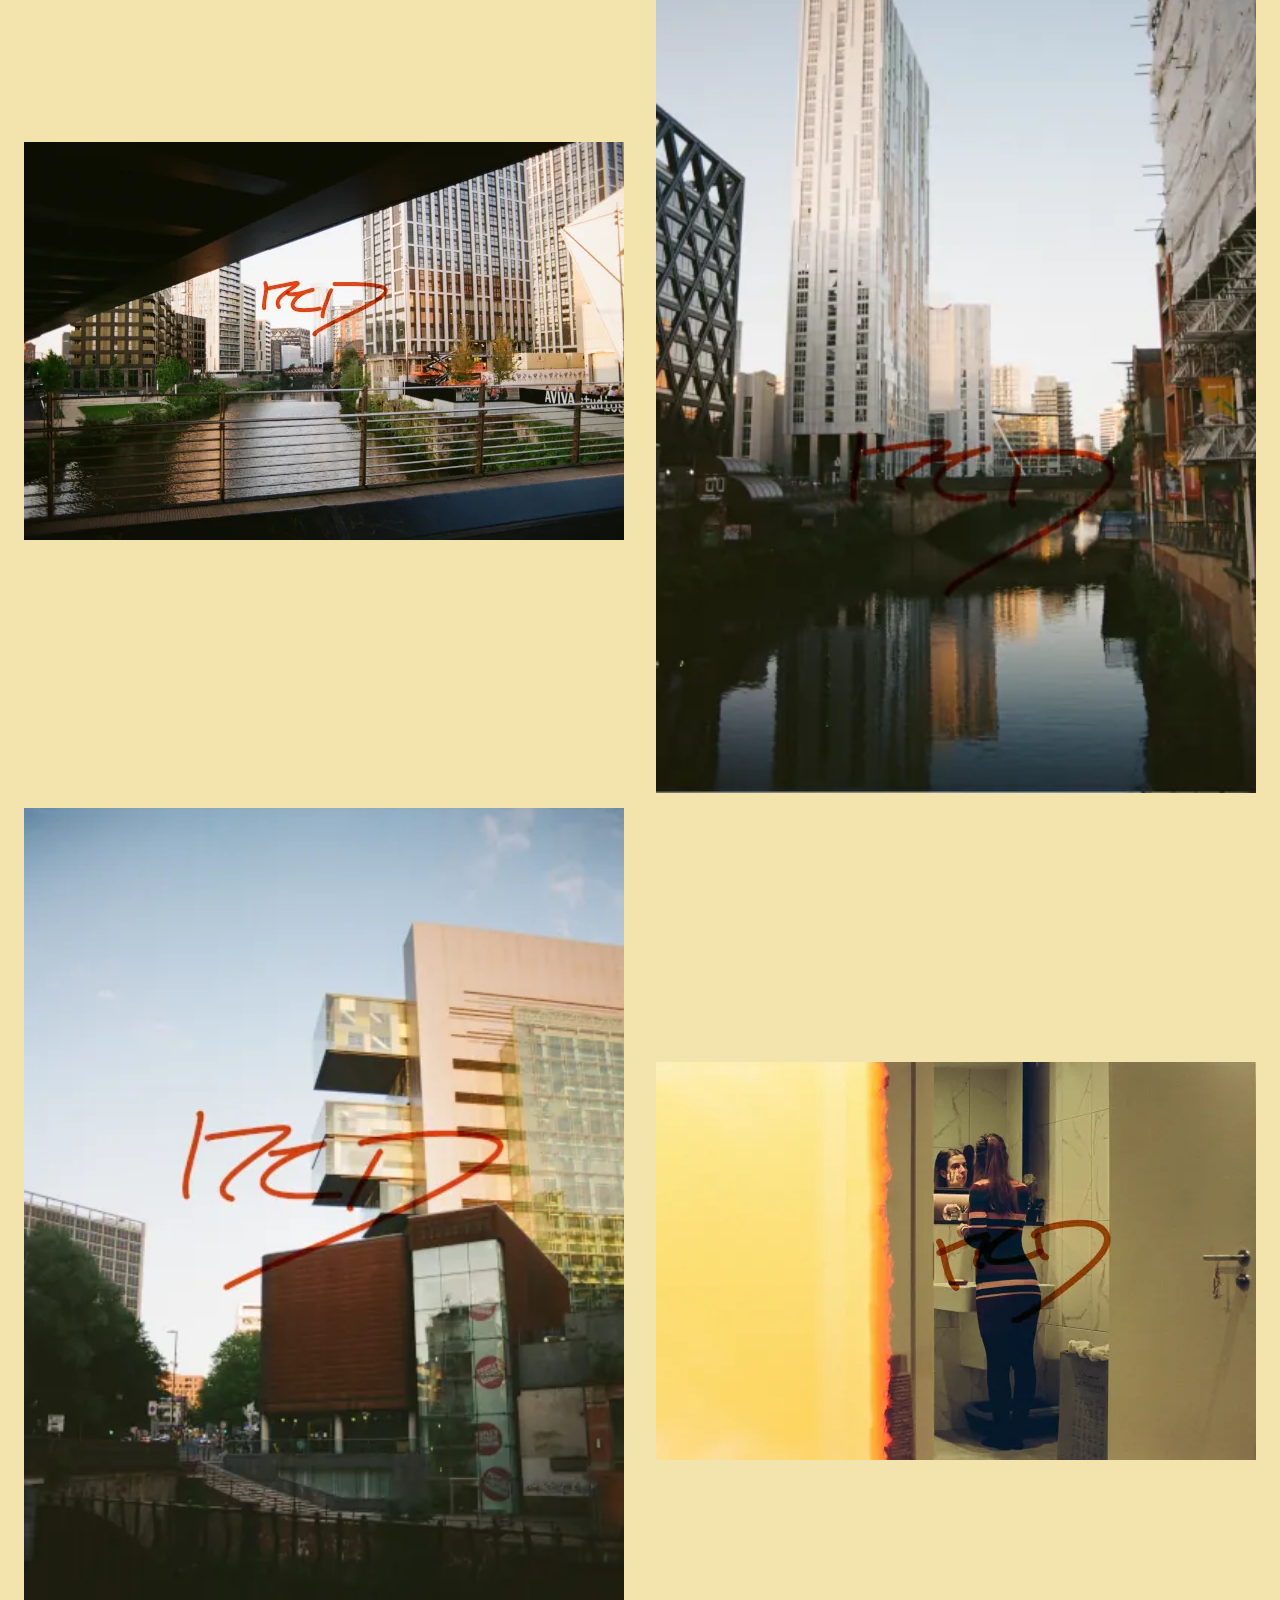
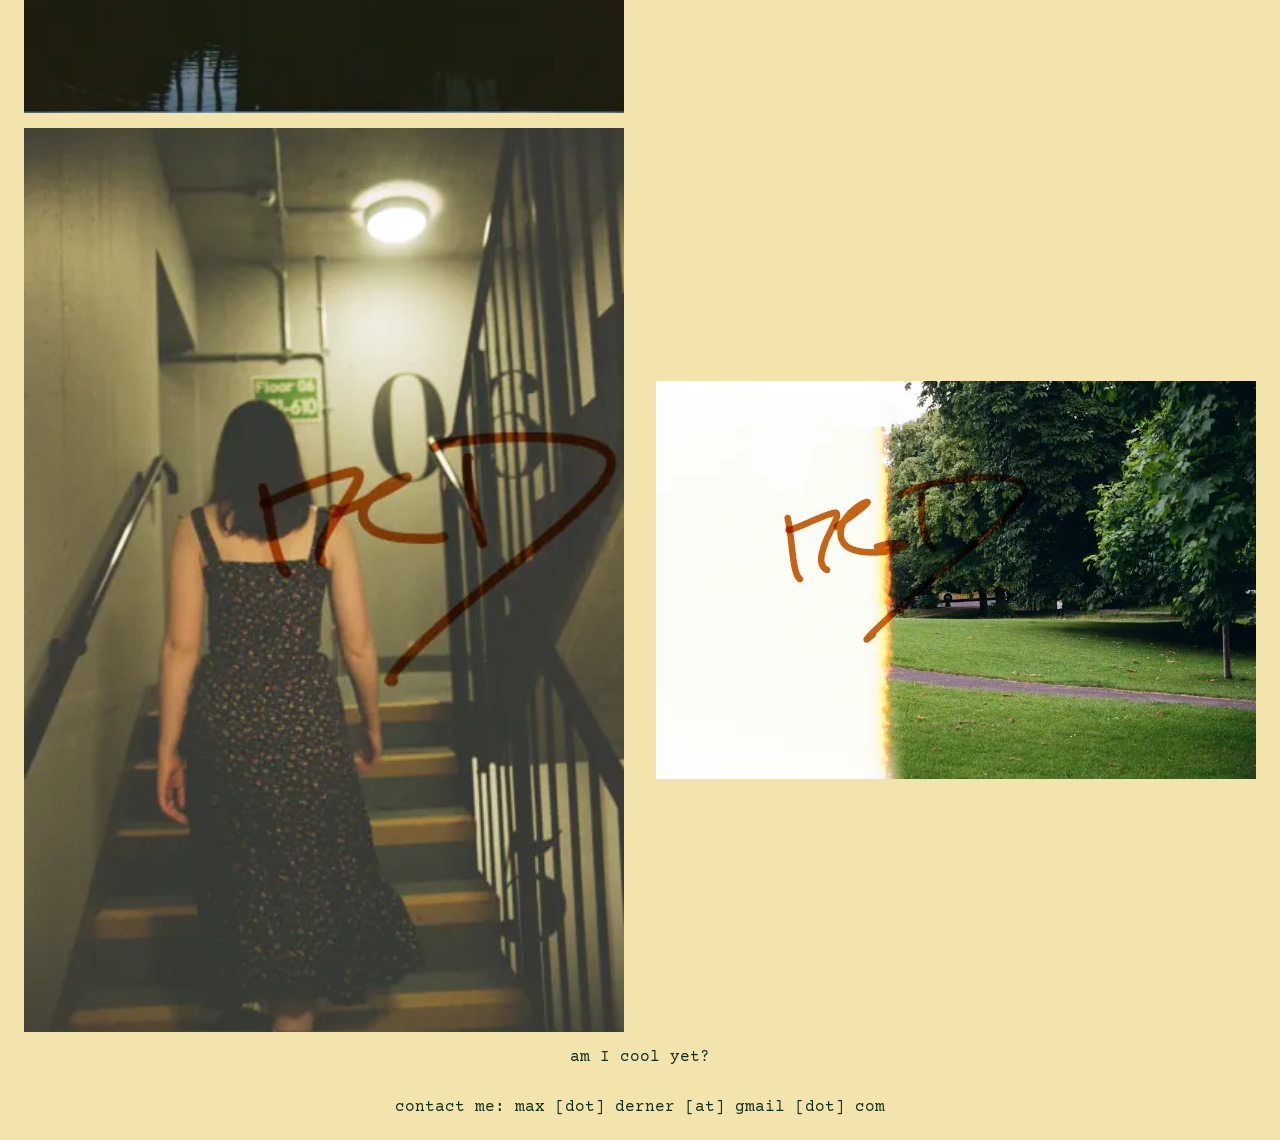
==== commit 2e40b1b7: "Added the additional 3 photos to the gallery" ====
--- a/website/index.html
+++ b/website/index.html
@@ -4,7 +4,7 @@
   <meta charset="UTF-8">
   <meta name="viewport" content="width=device-width, initial-scale=1.0">
   <link rel="stylesheet" href="./style.css">
-  <link rel="icon" type="image/x-icon" href="./imgs/backgrounds/initial-icon.webp">
+  <link rel="icon" type="image/x-icon" href="./imgs/icons/initial-icon.webp">
   <title>Max Derner</title>
 </head>
 <body>
@@ -50,6 +50,9 @@
       <img src="./imgs/35mm/34.webp">
       <img src="./imgs/35mm/35.webp">
       <img src="./imgs/35mm/36.webp">
+      <img src="./imgs/35mm/38.webp">
+      <img src="./imgs/35mm/39.webp">
+      <img src="./imgs/35mm/40.webp">
     </div>
   </main>
 </body>
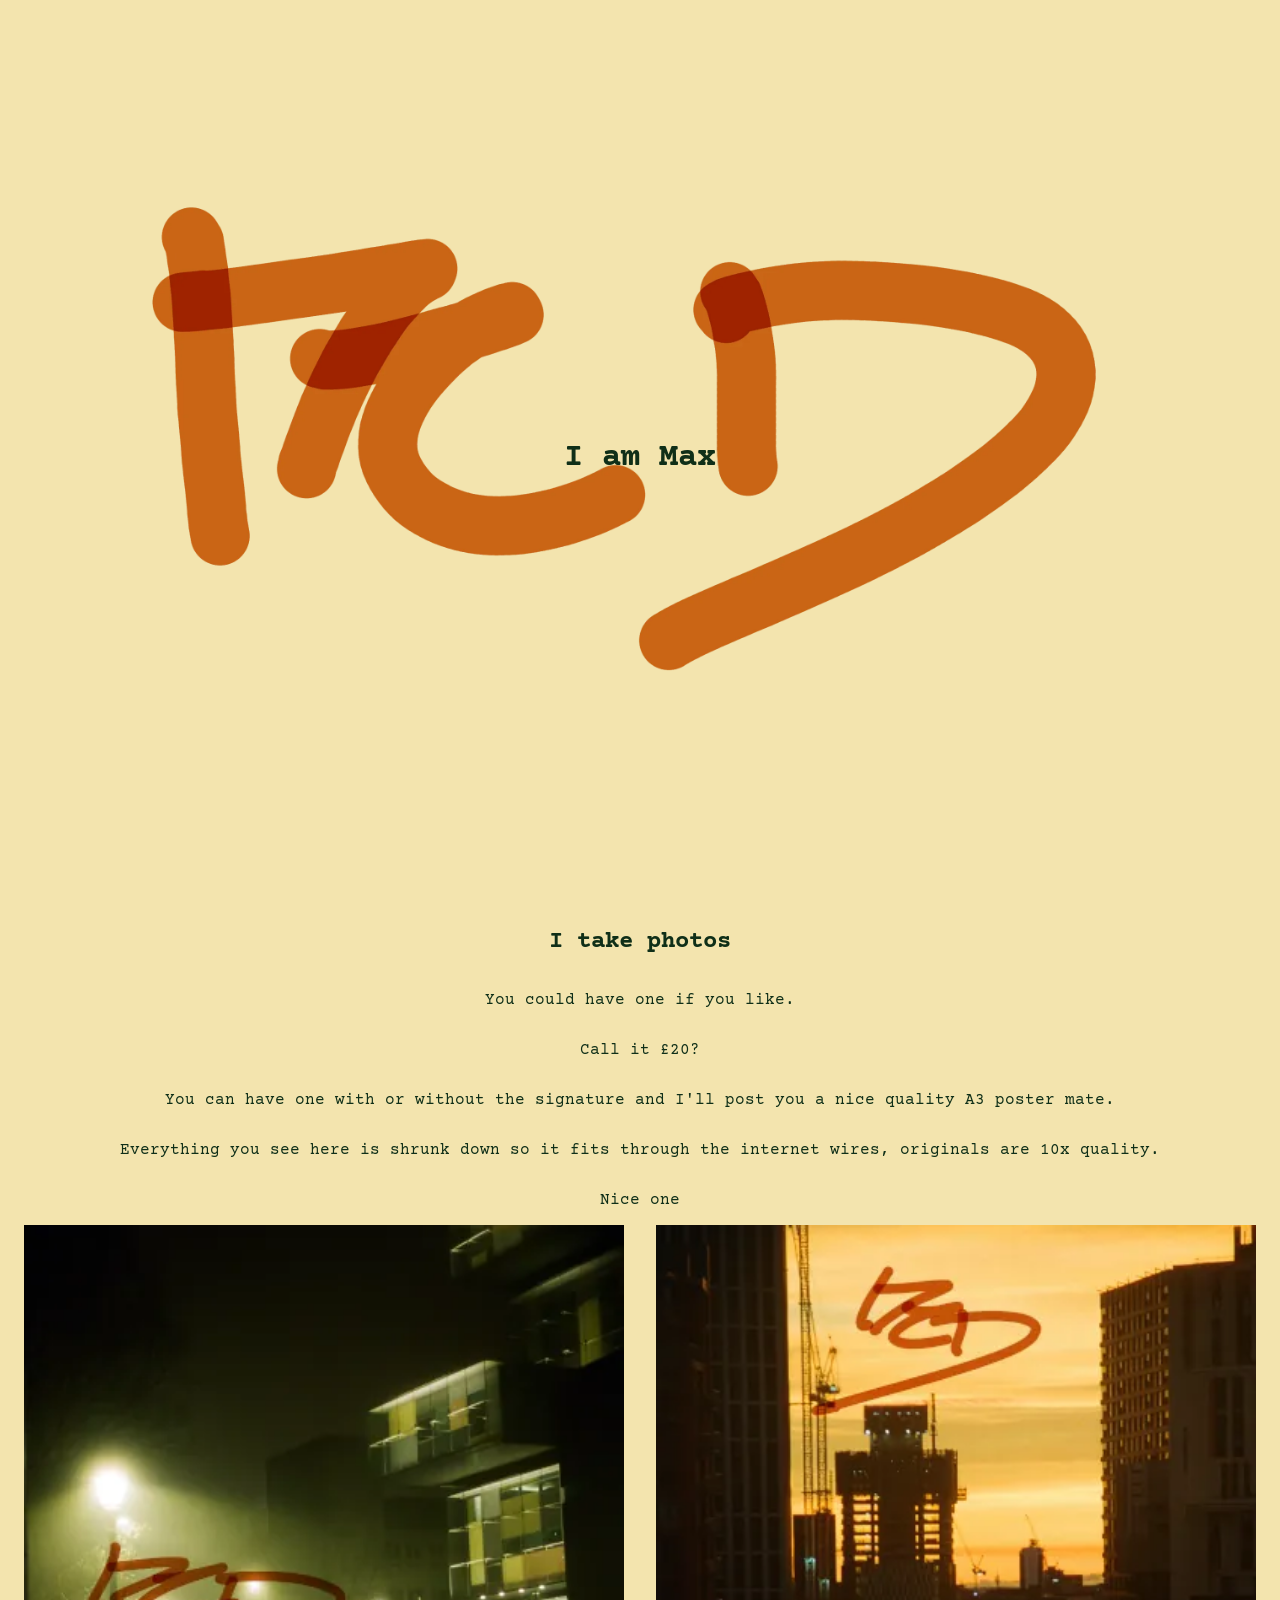
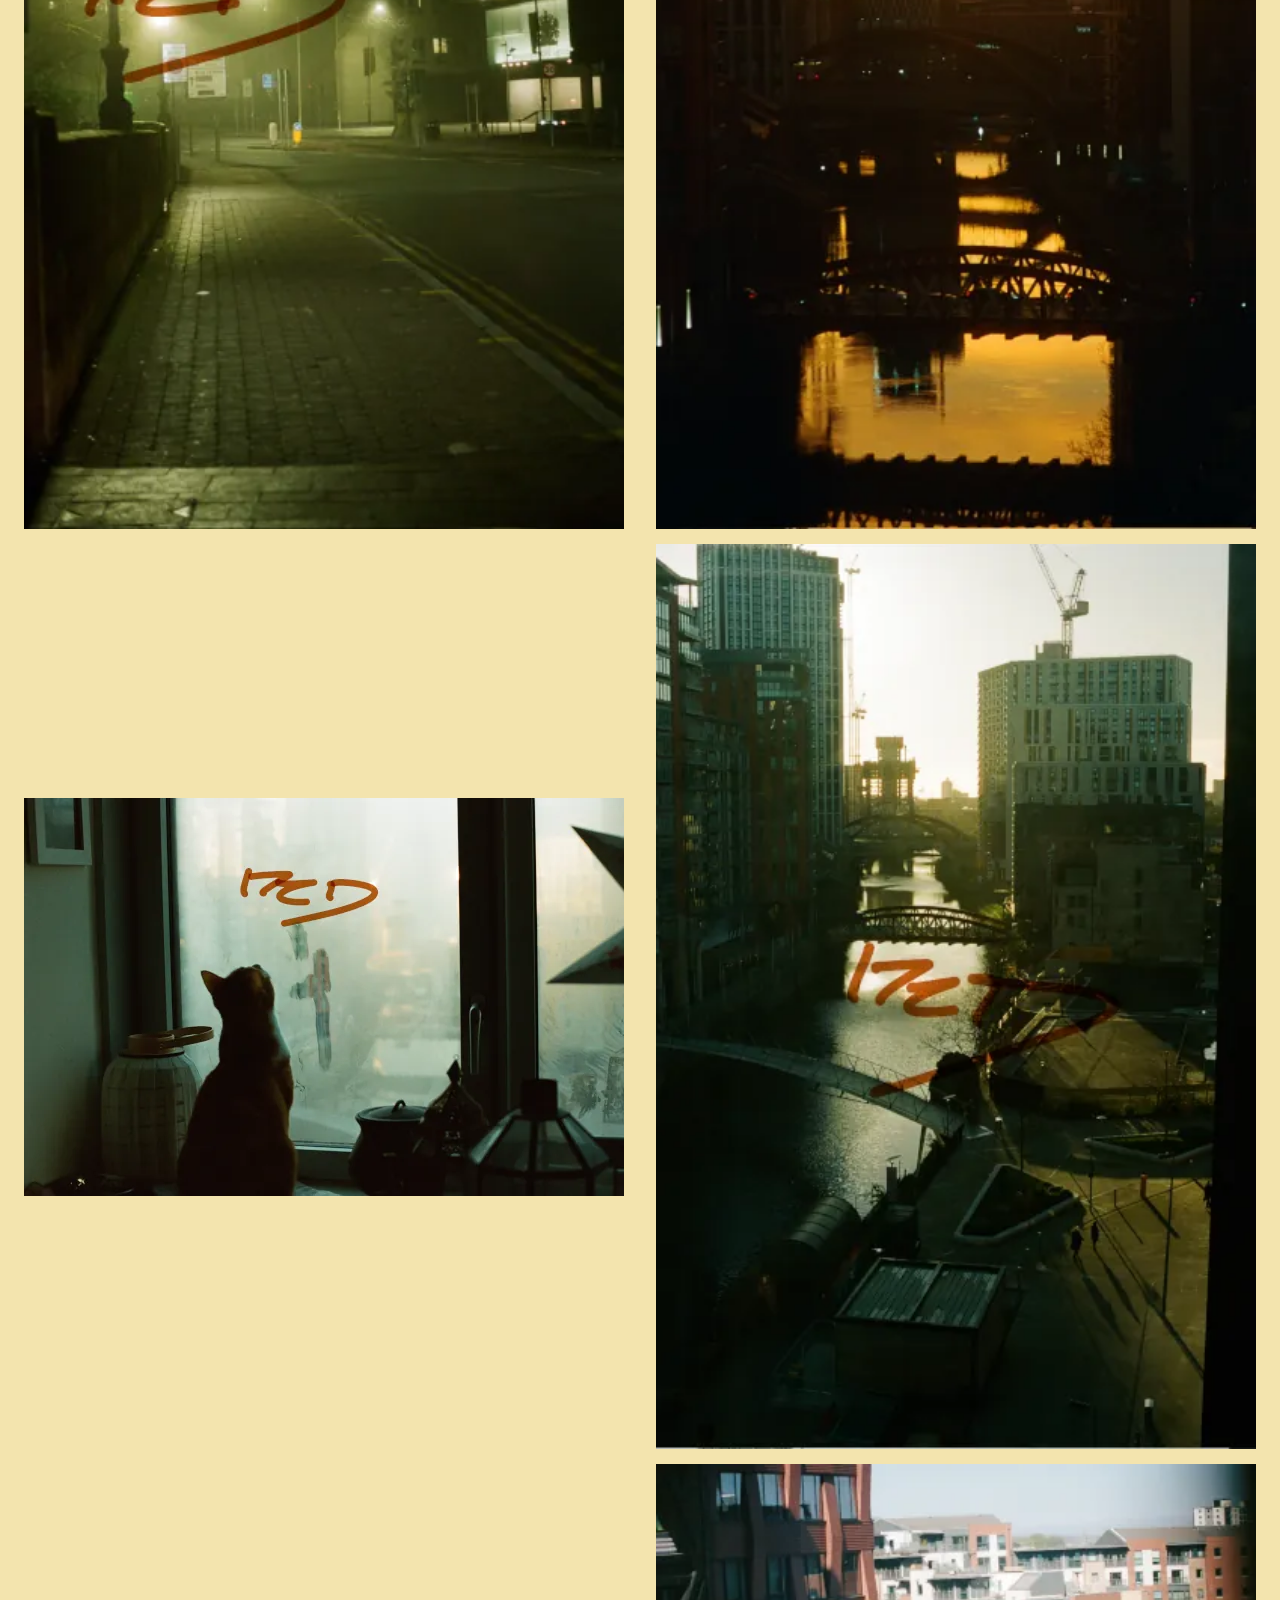
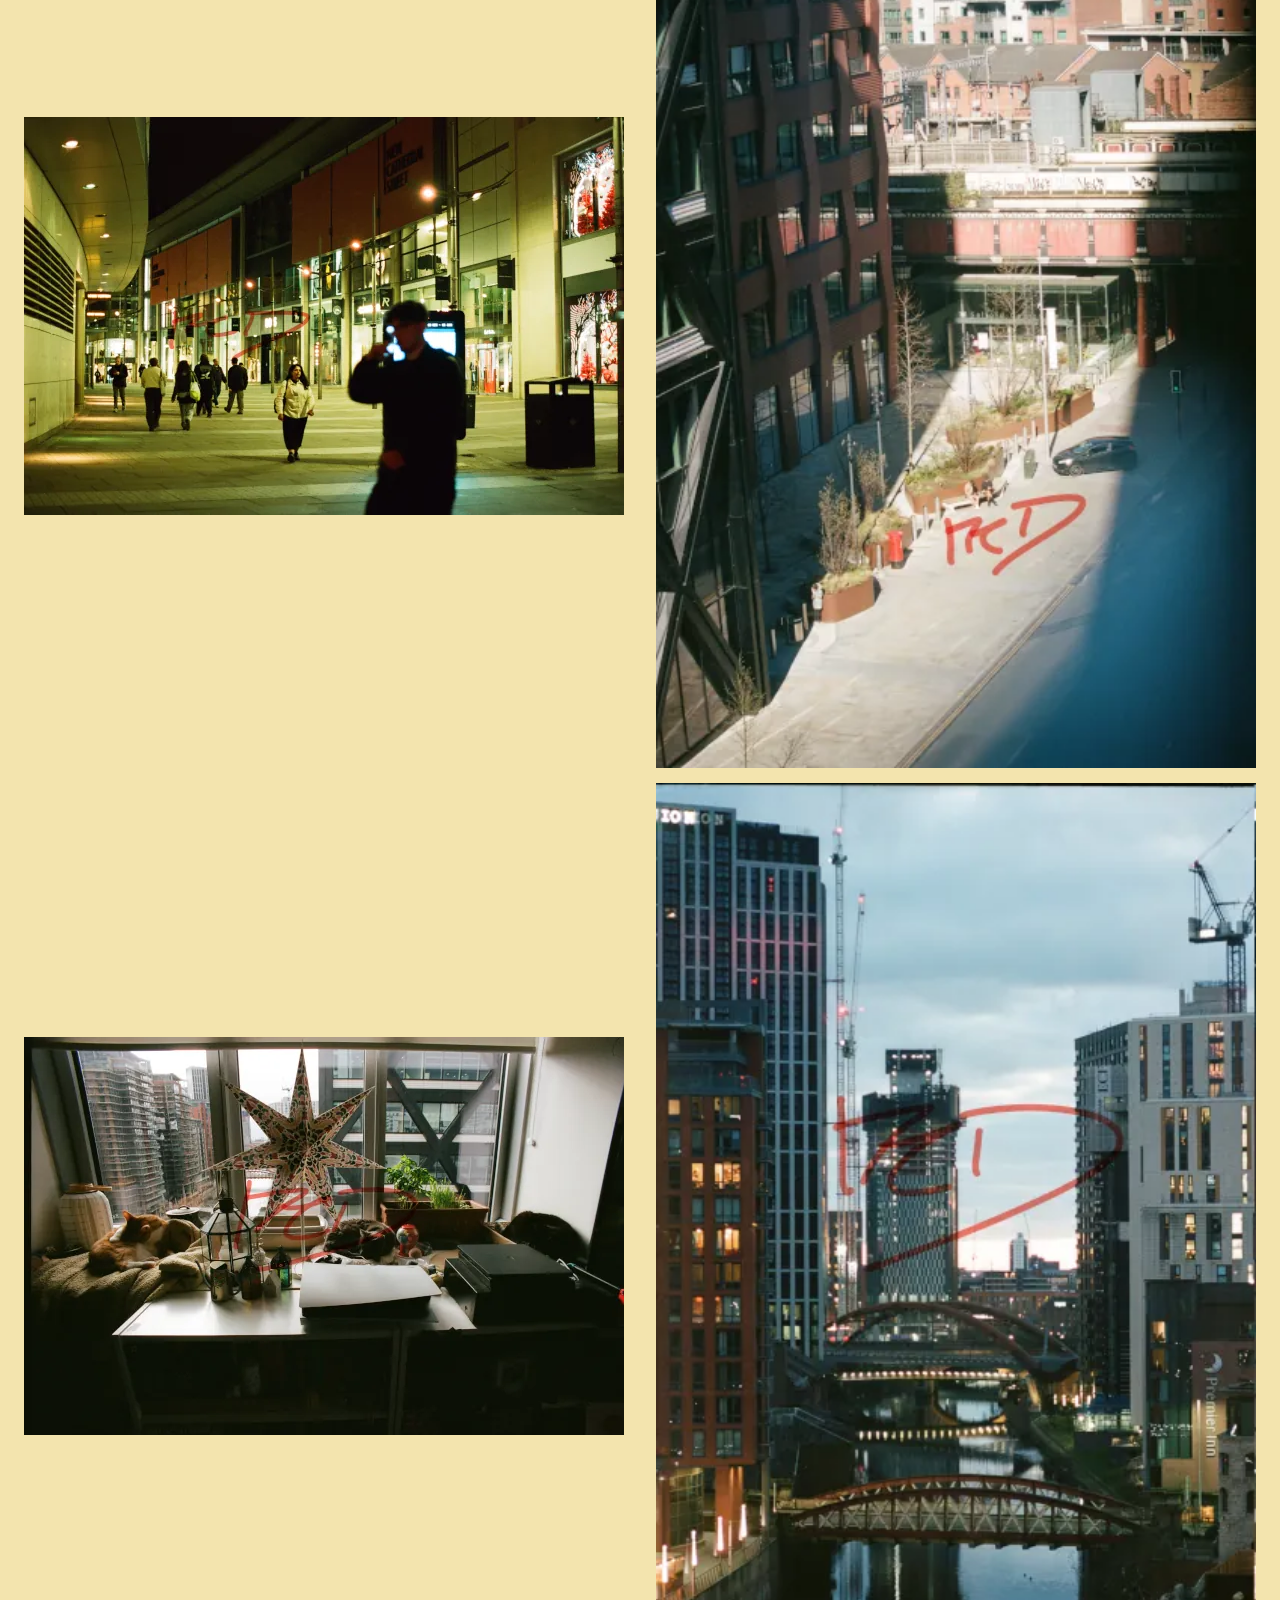
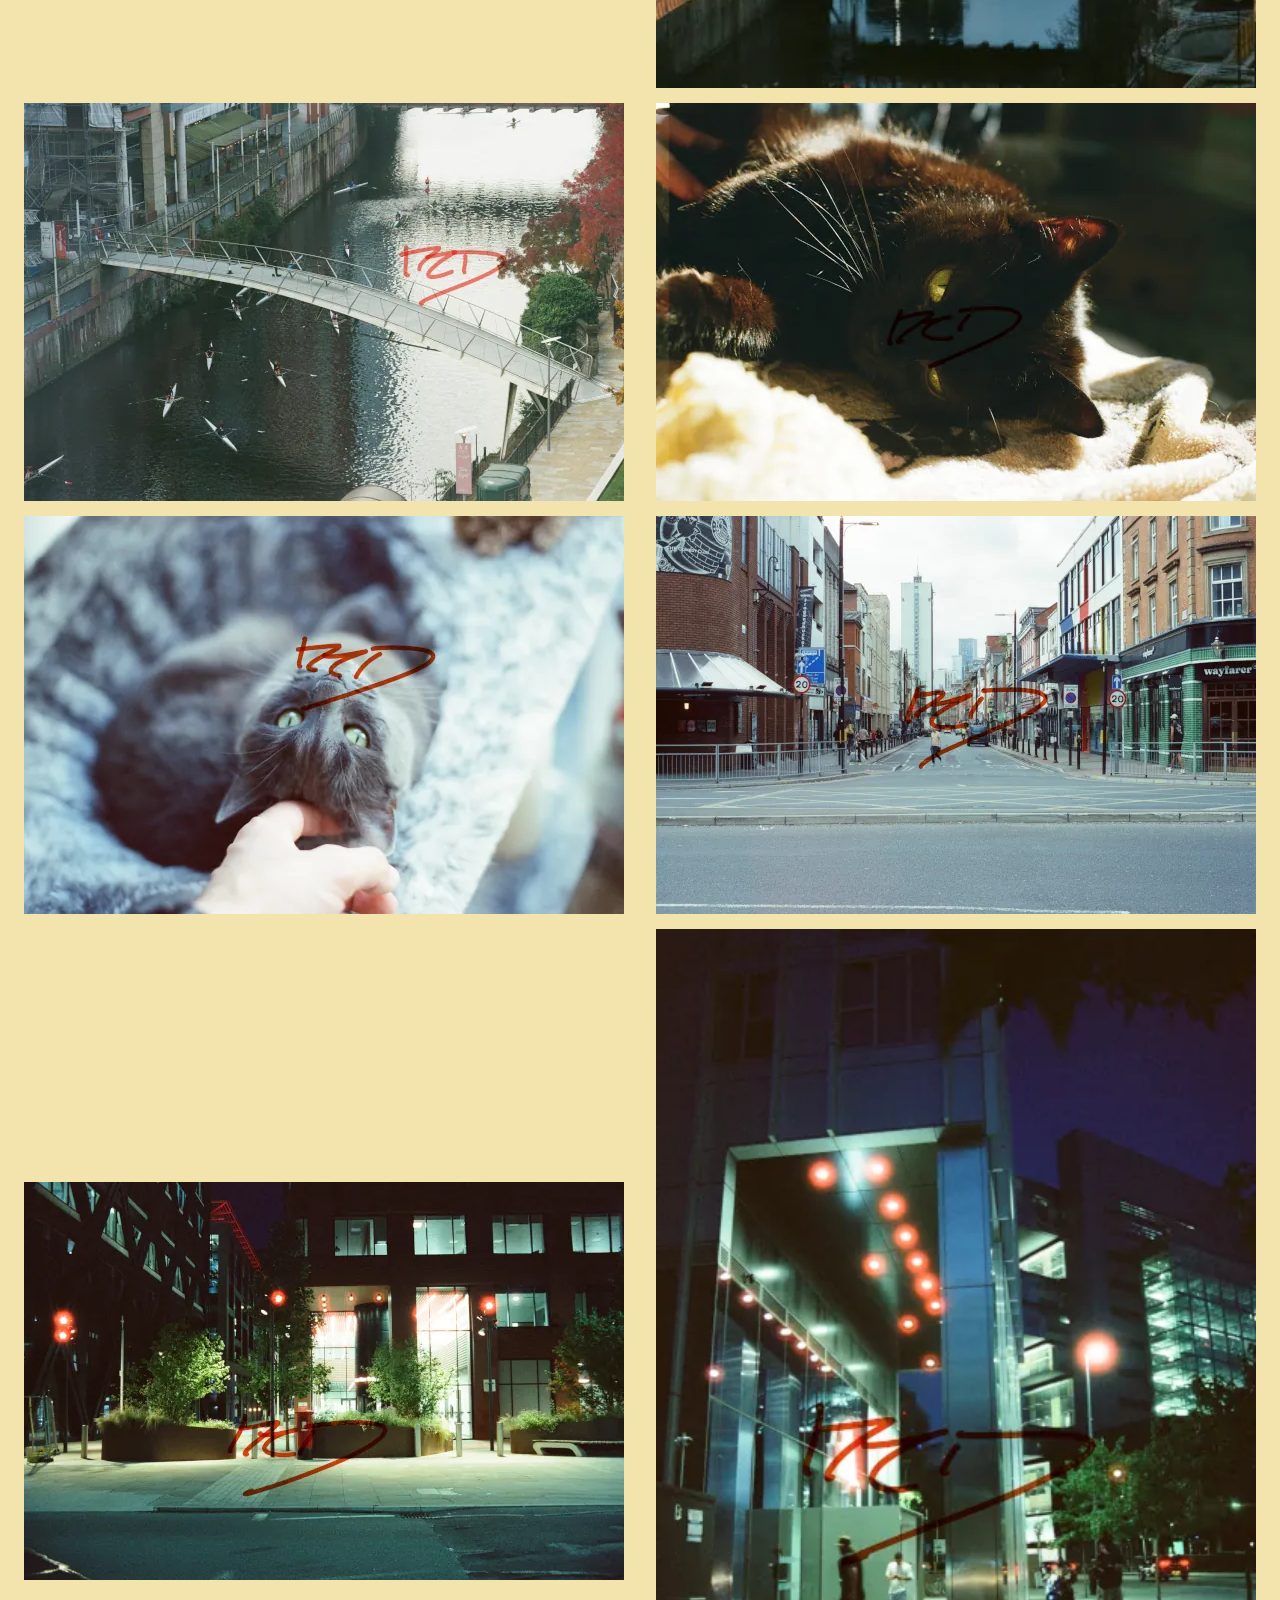
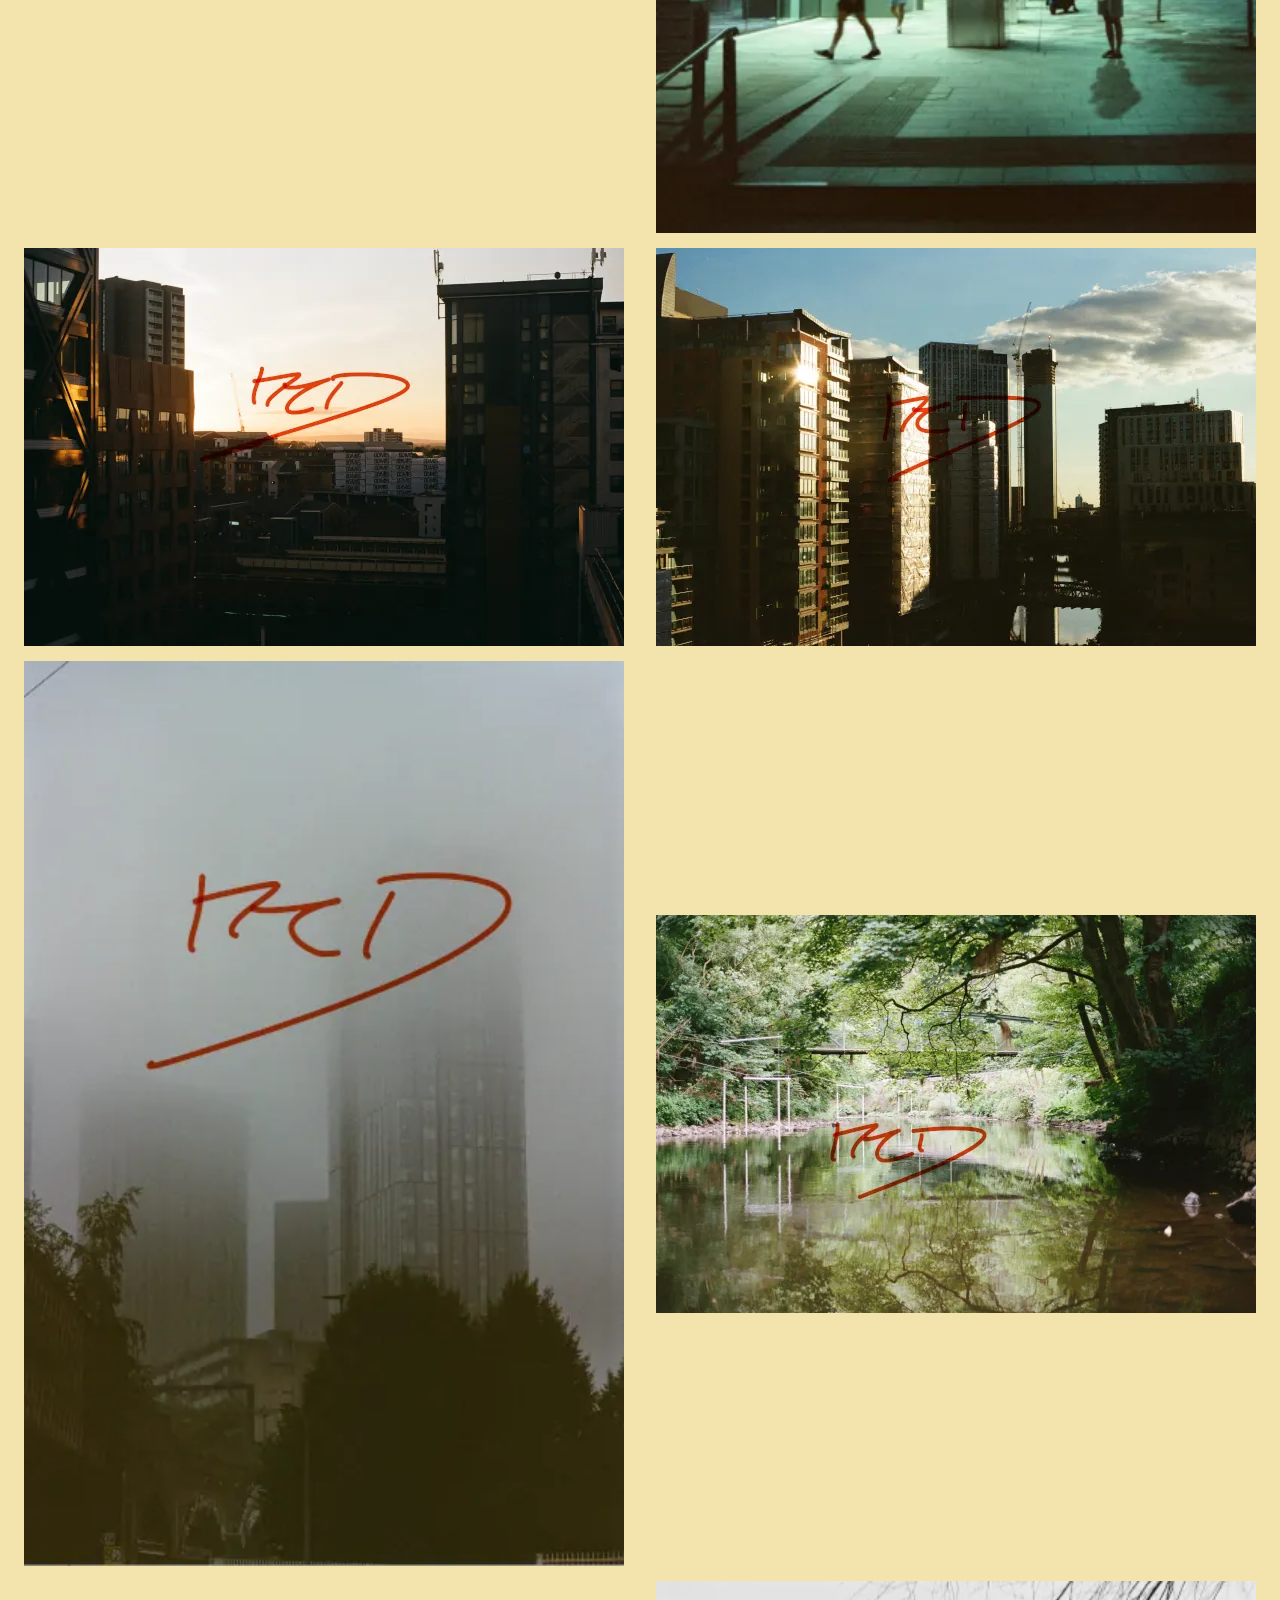
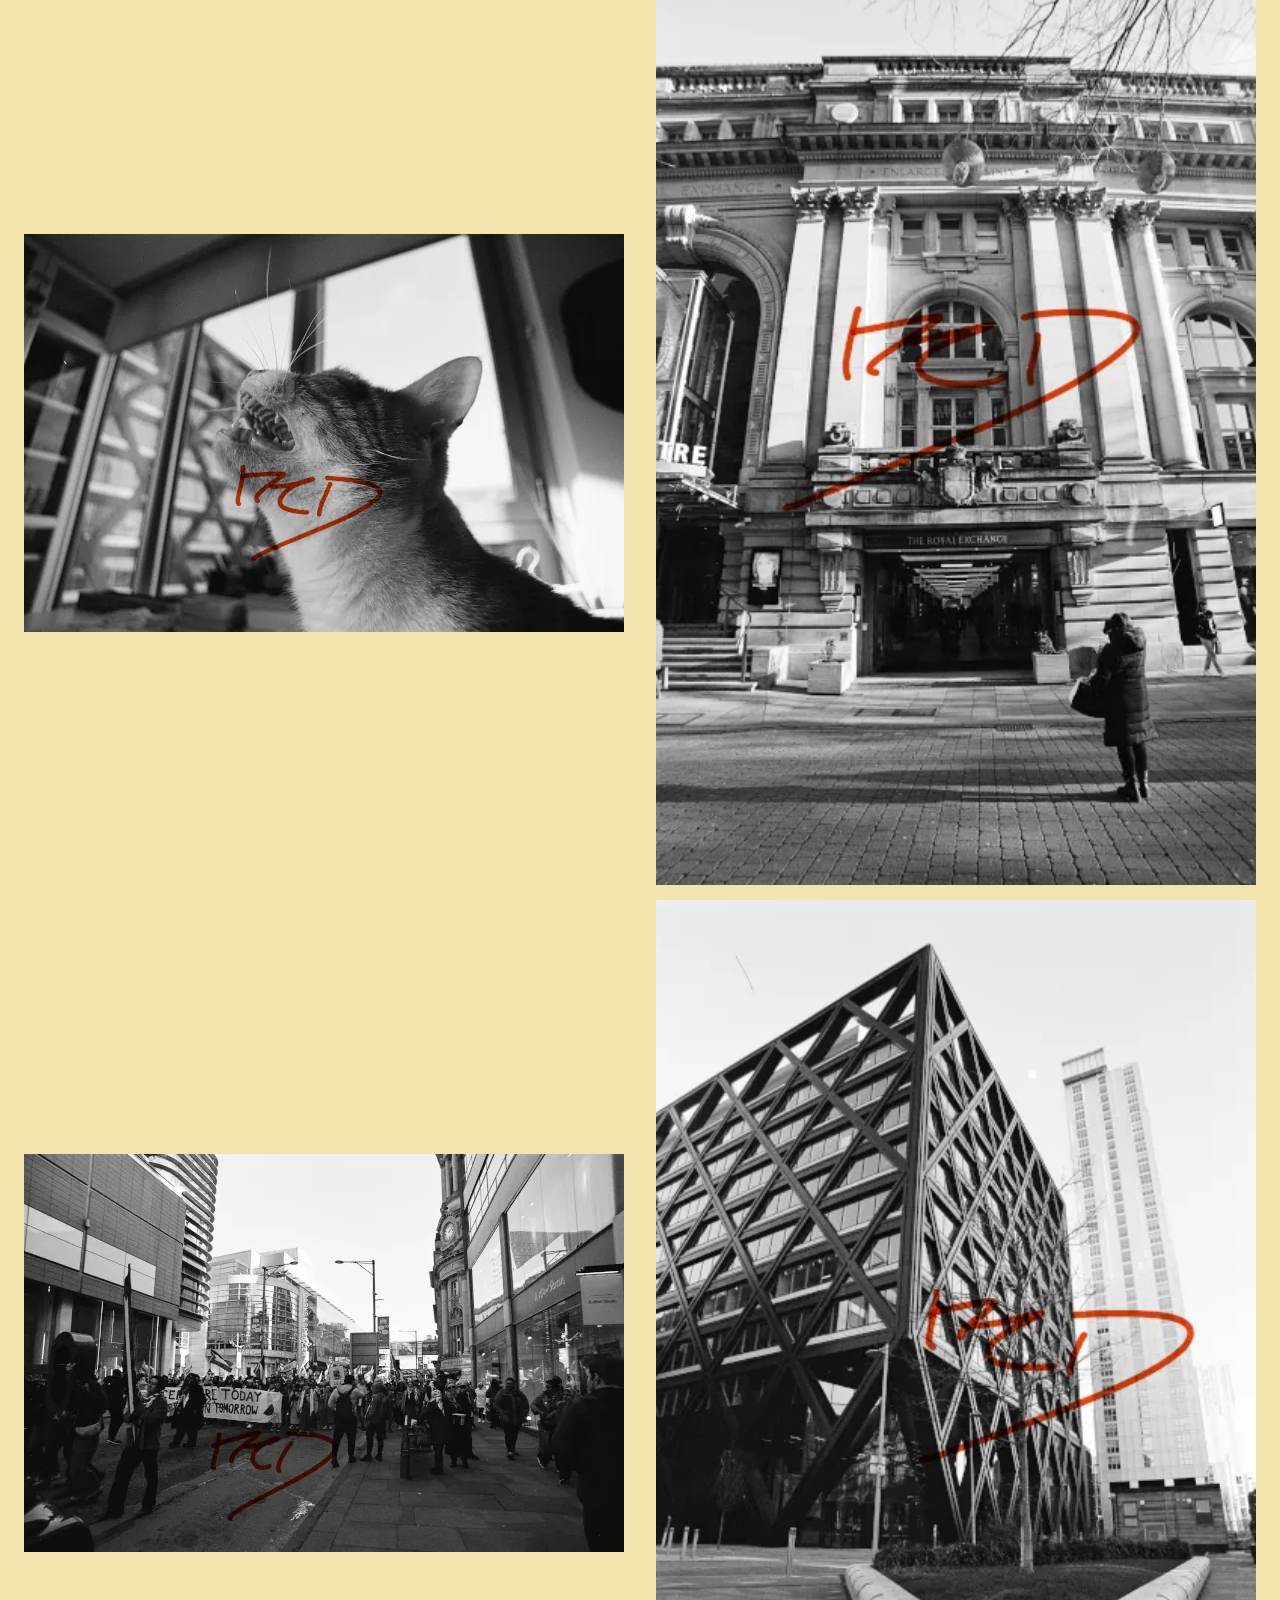
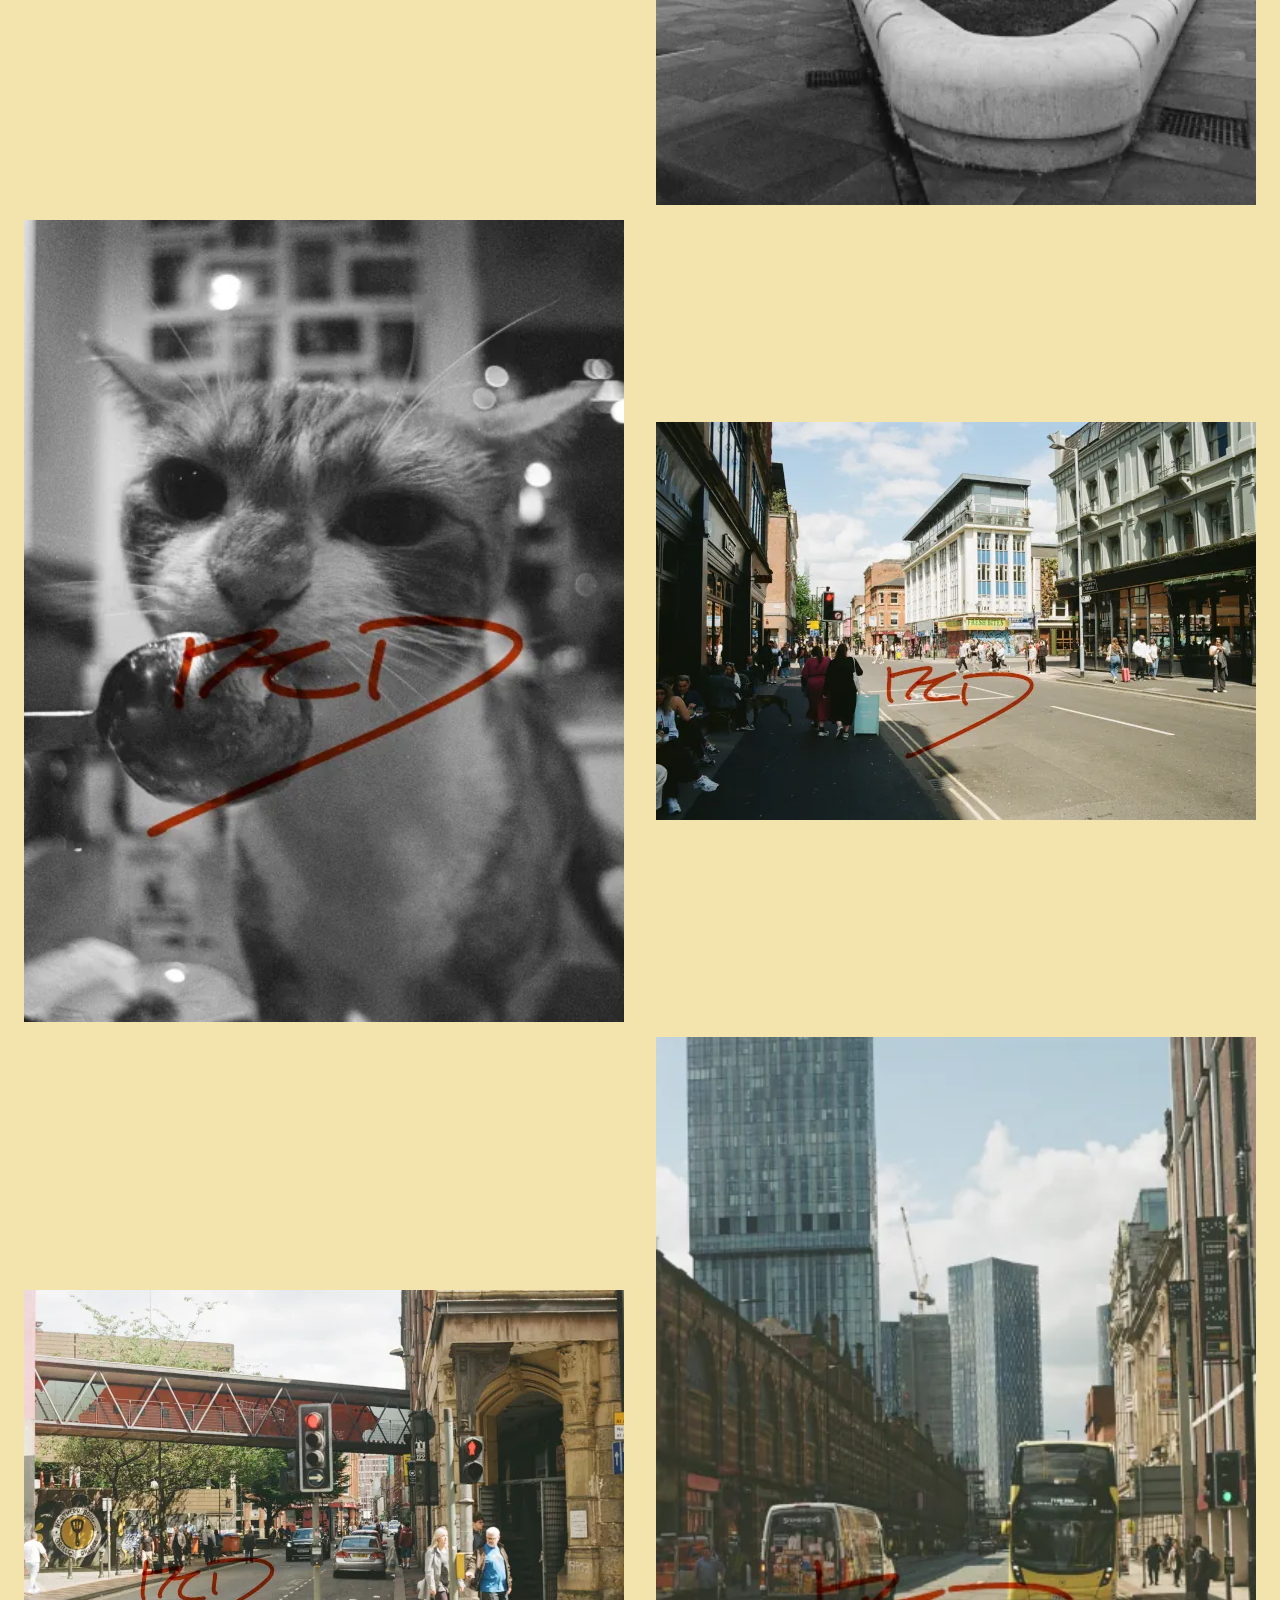
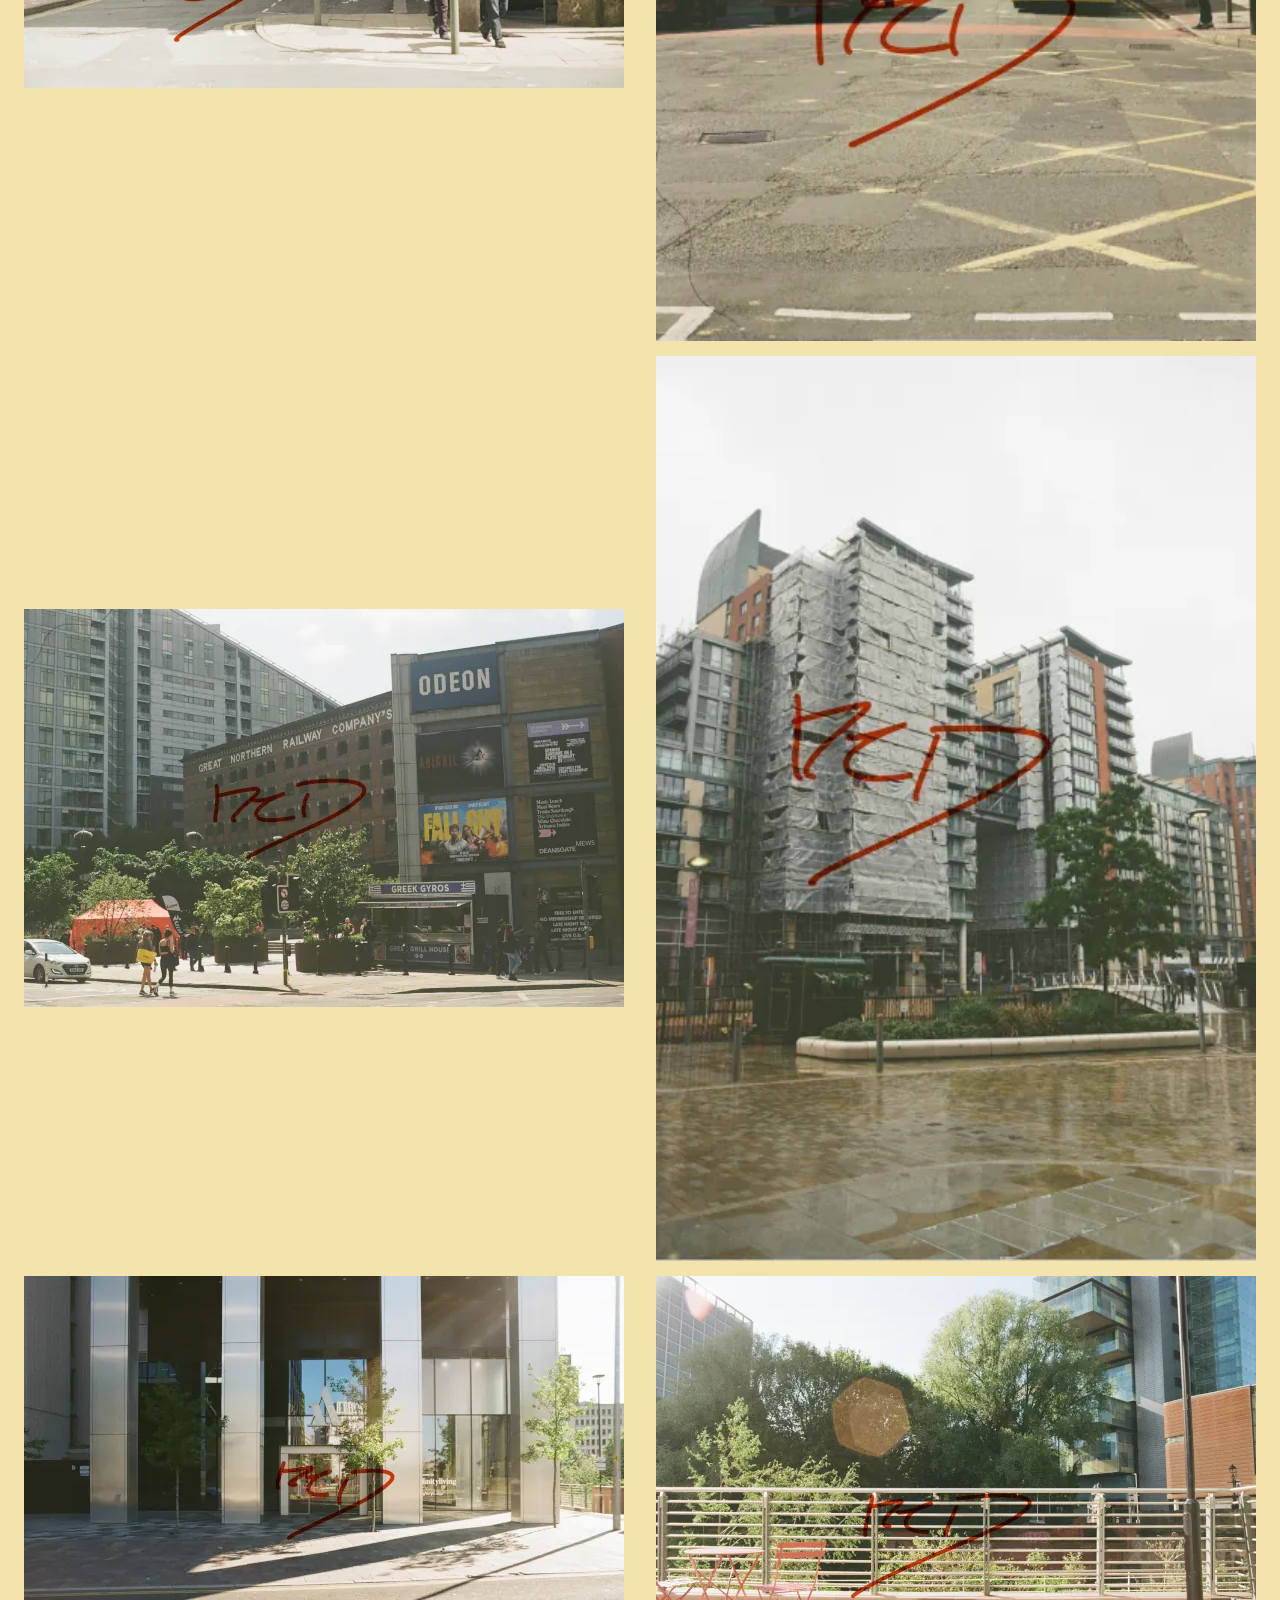
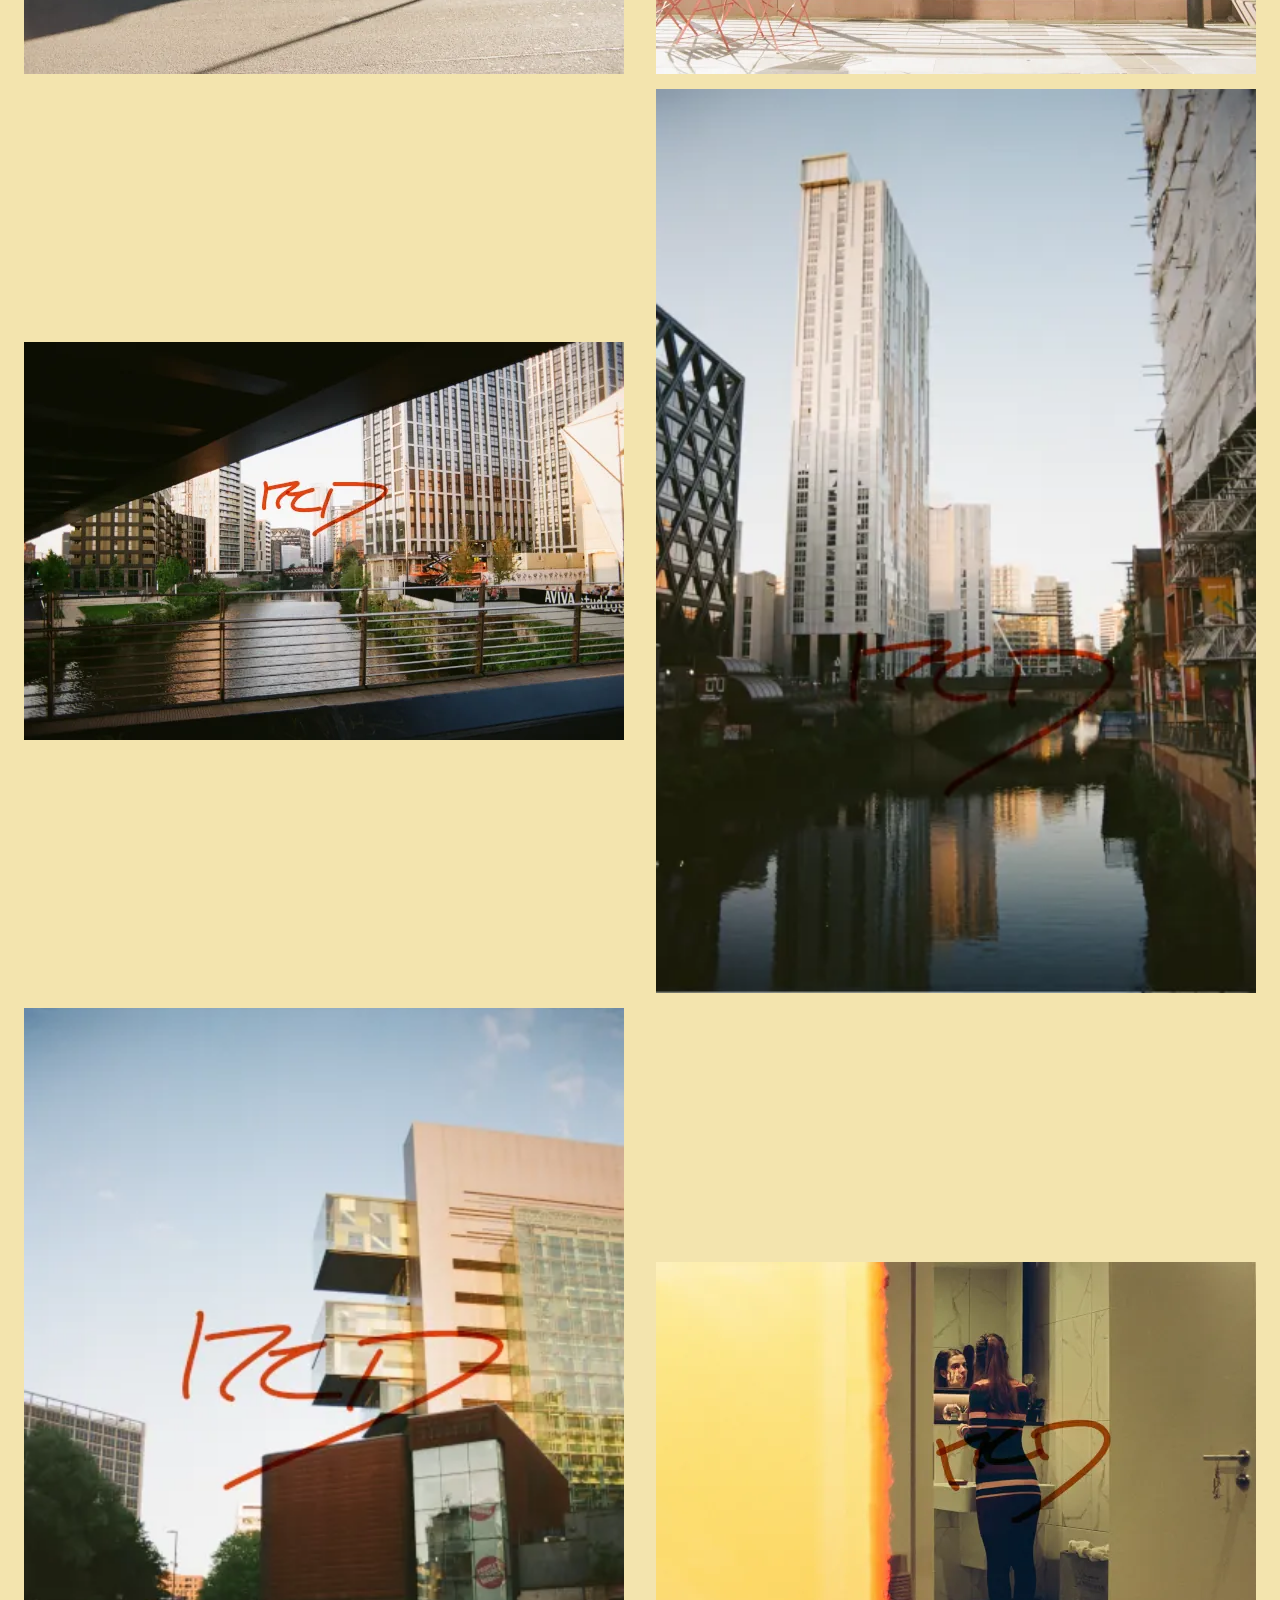
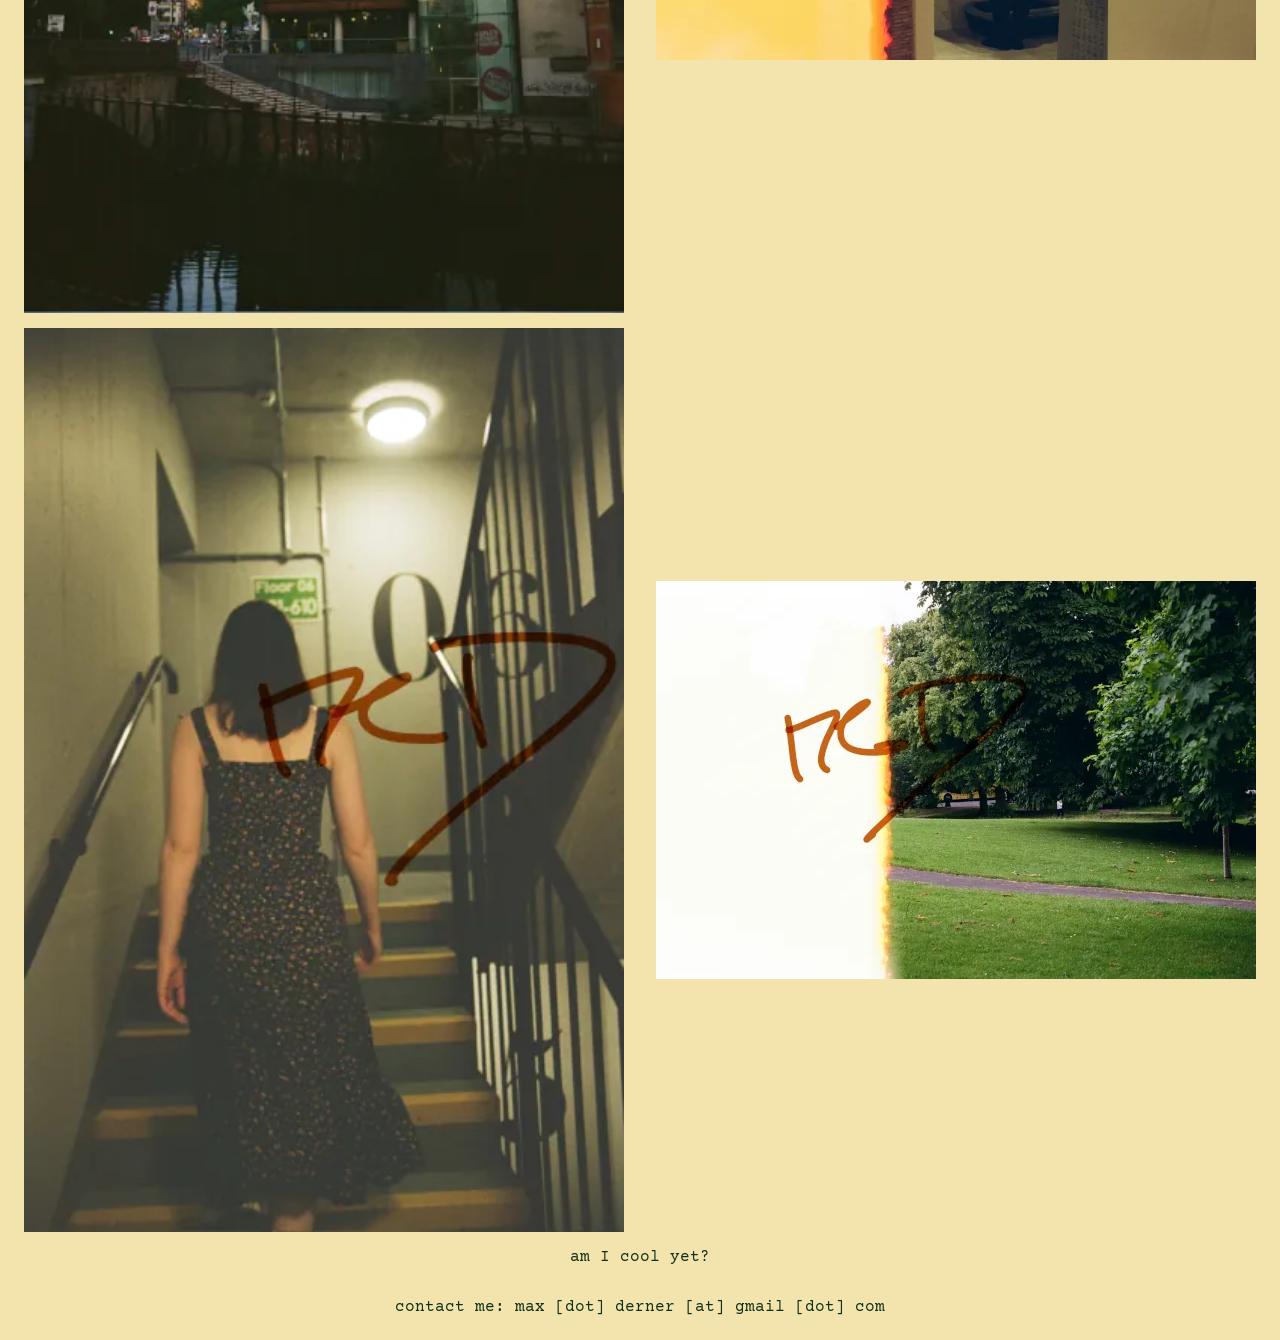
==== commit 4341a528: "Added advertisment to the top of the gallery" ====
--- a/website/index.html
+++ b/website/index.html
@@ -14,7 +14,11 @@
     </div>
     <section class="center">
       <h2>I take photos</h2>
-      <p>You could have one if you like it</p>
+      <p>You could have one if you like.</p>
+      <p>Call it £20?</p>
+      <p>You can have one with or without the signature and I'll post you a nice quality A3 poster mate.</p>
+      <p>Everything you see here is shrunk down so it fits through the internet wires, originals are 10x quality.</p>
+      <p>Nice one</p>
     </section>
     <div class="gallery">
       <img src="./imgs/35mm/01.webp">
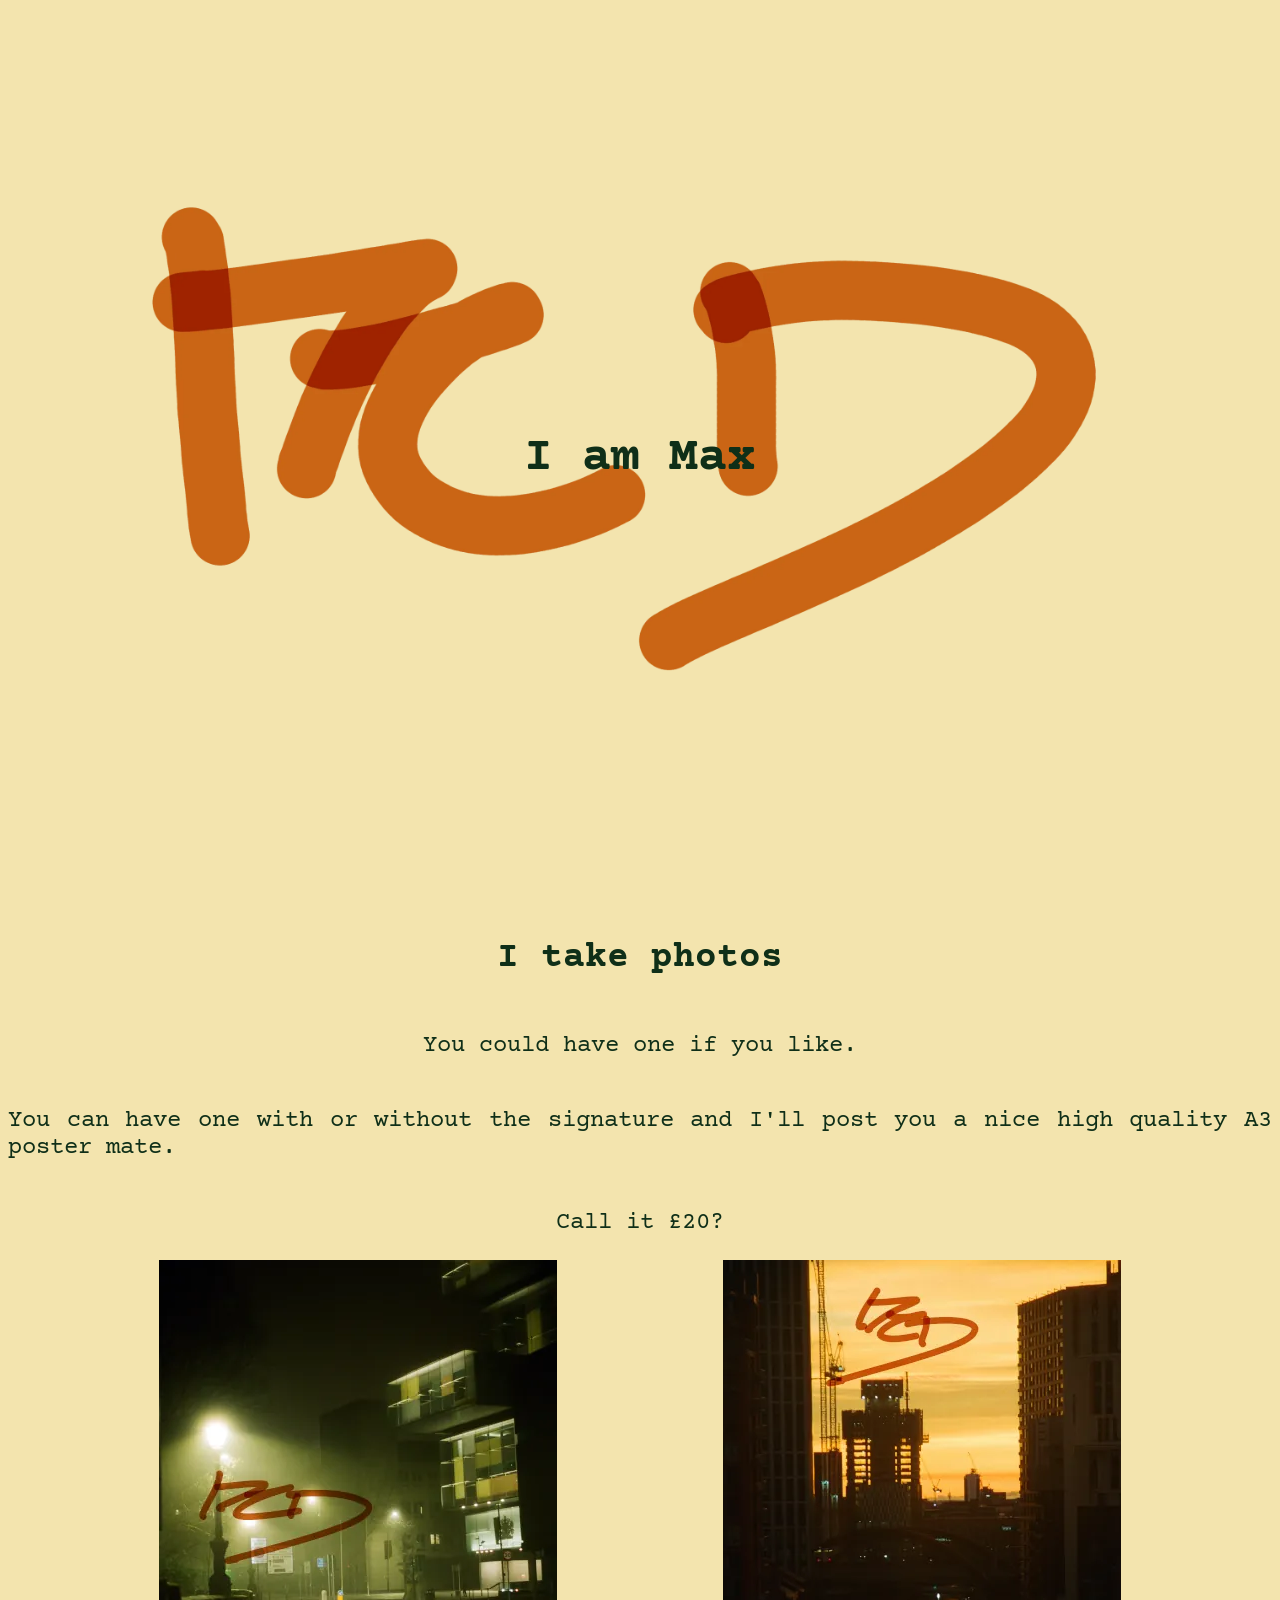
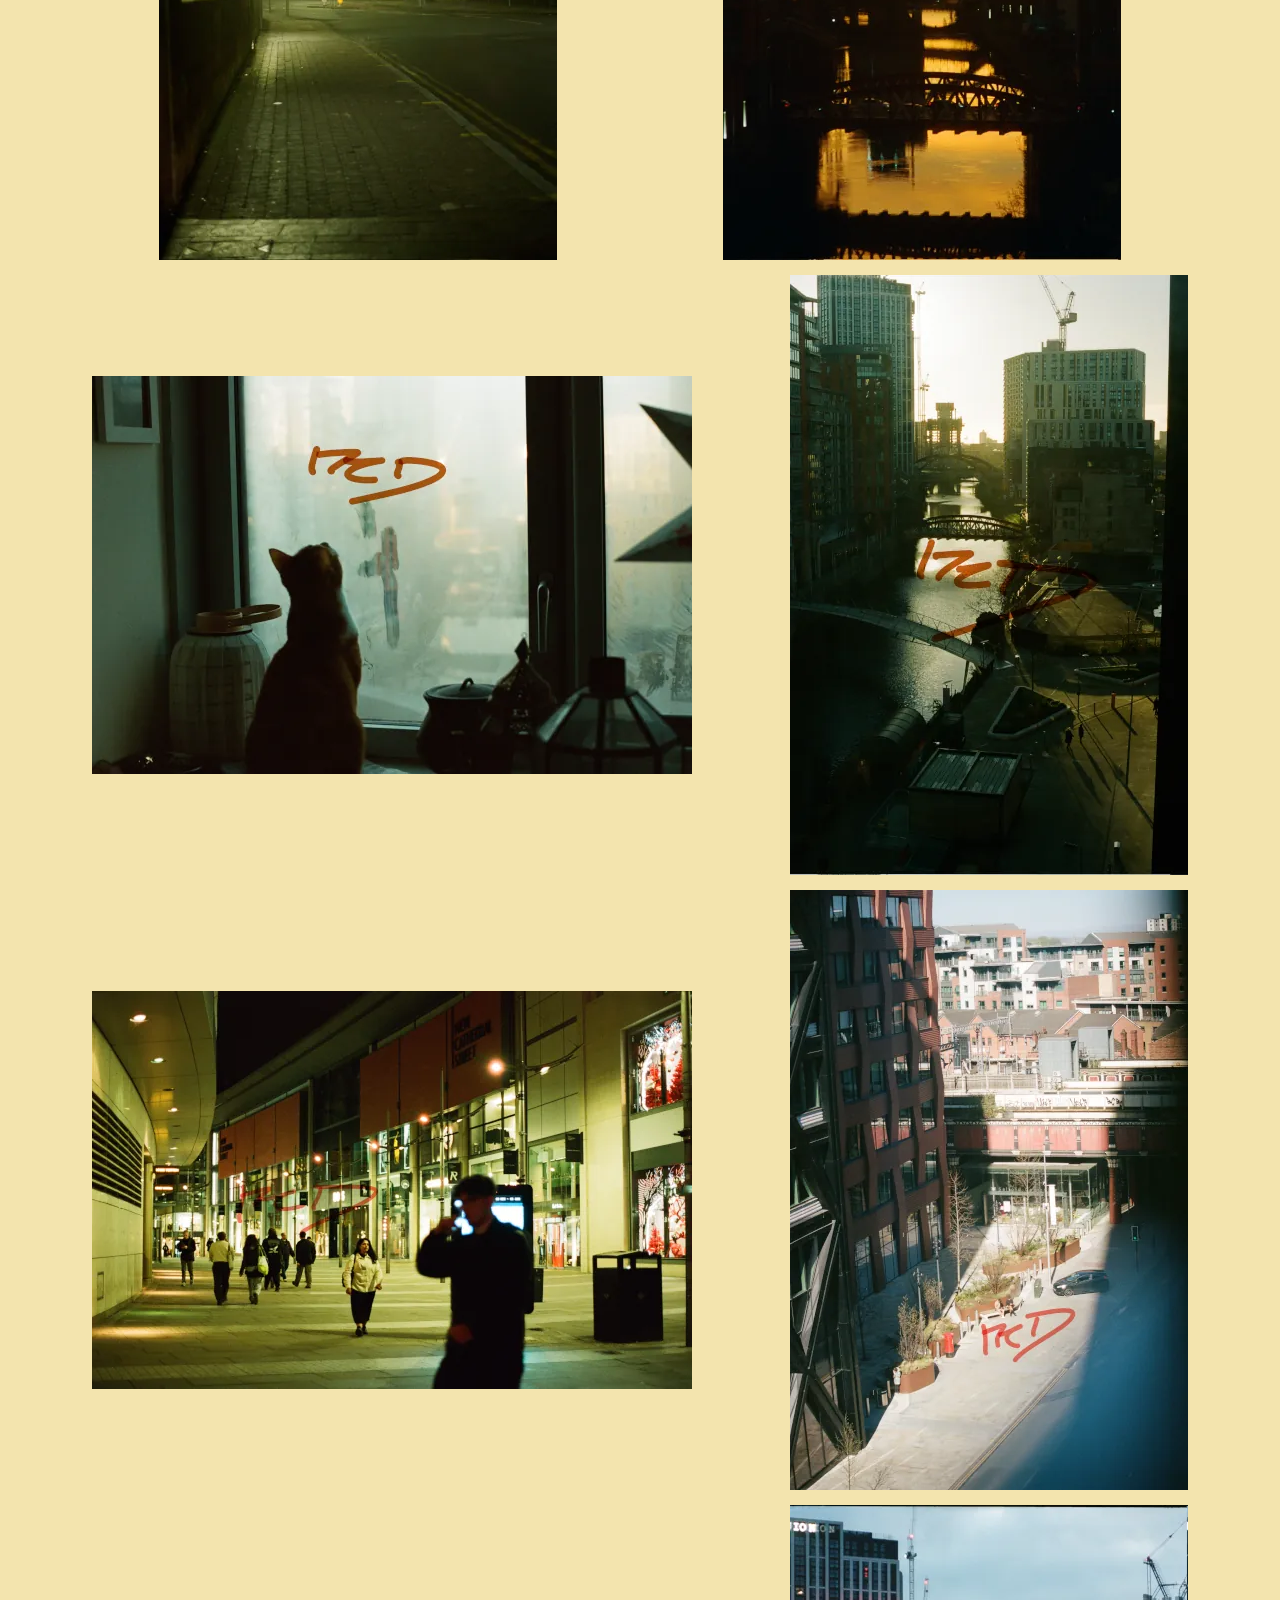
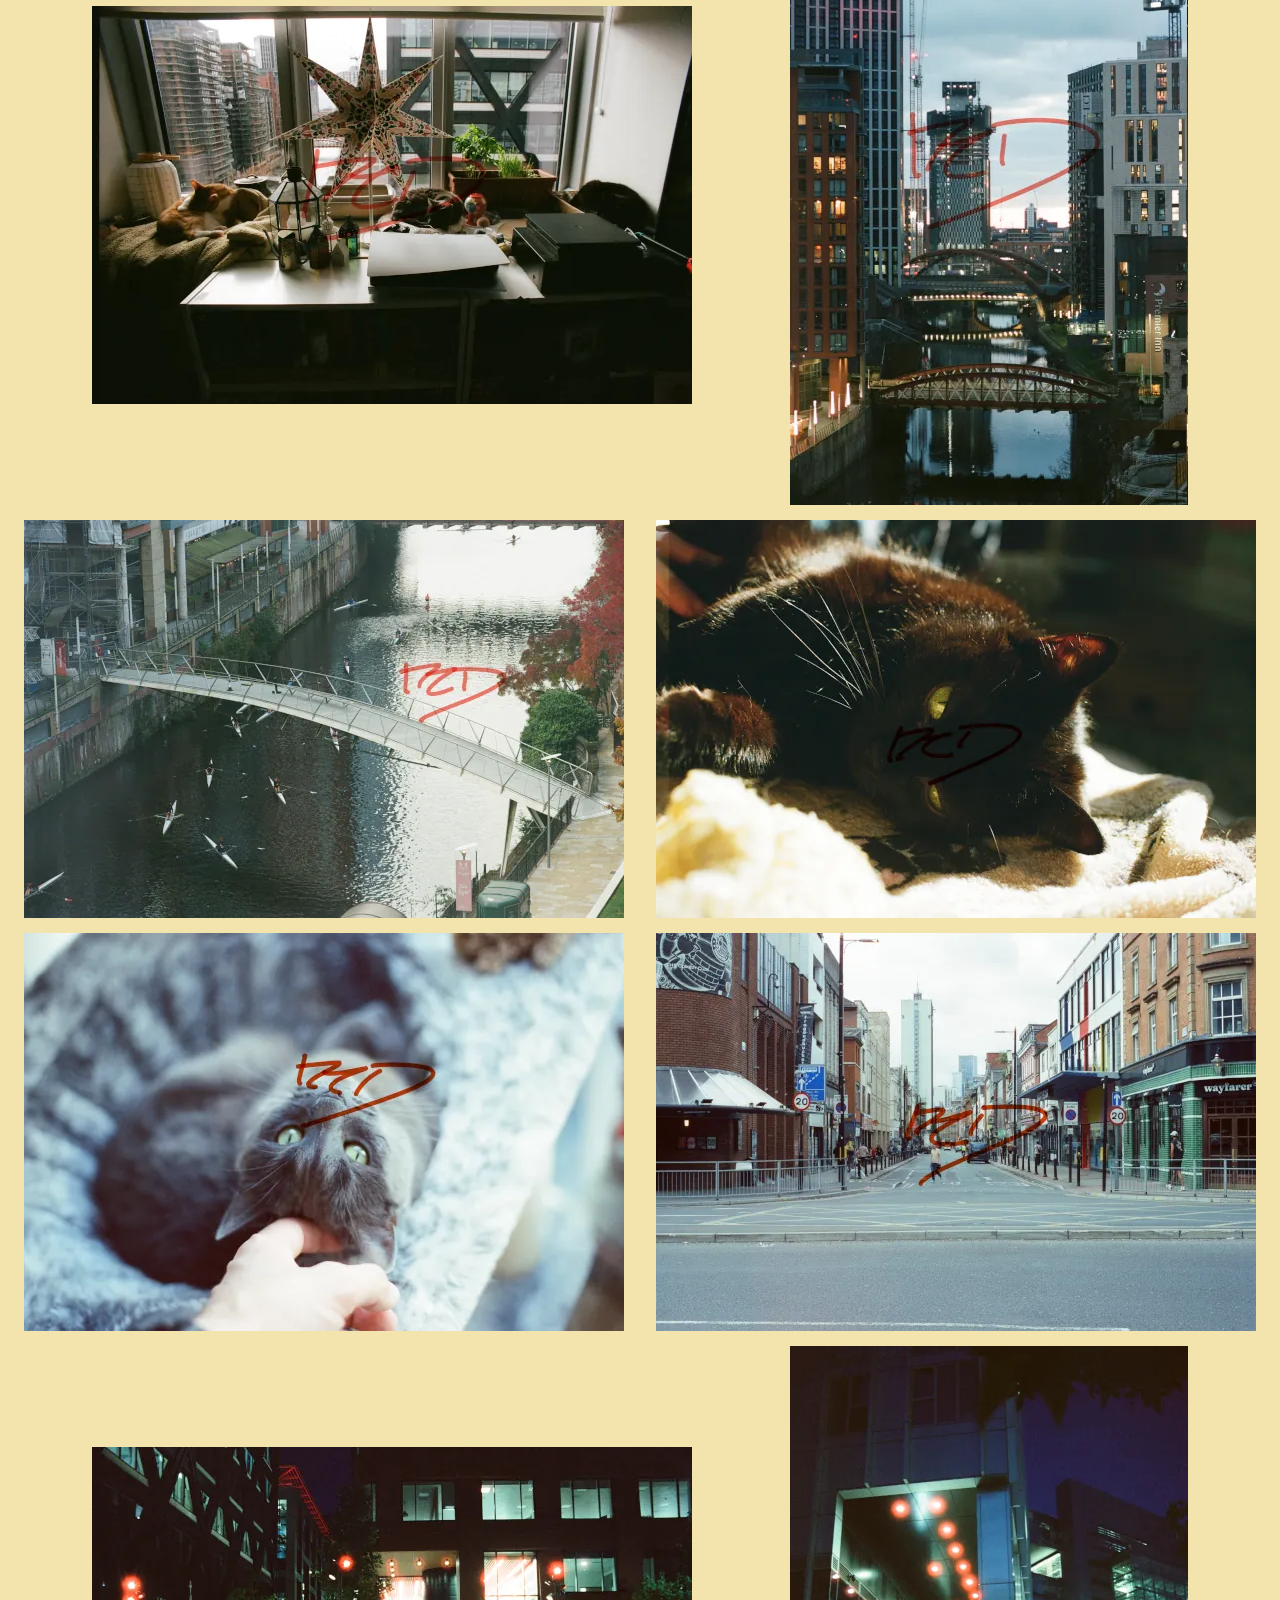
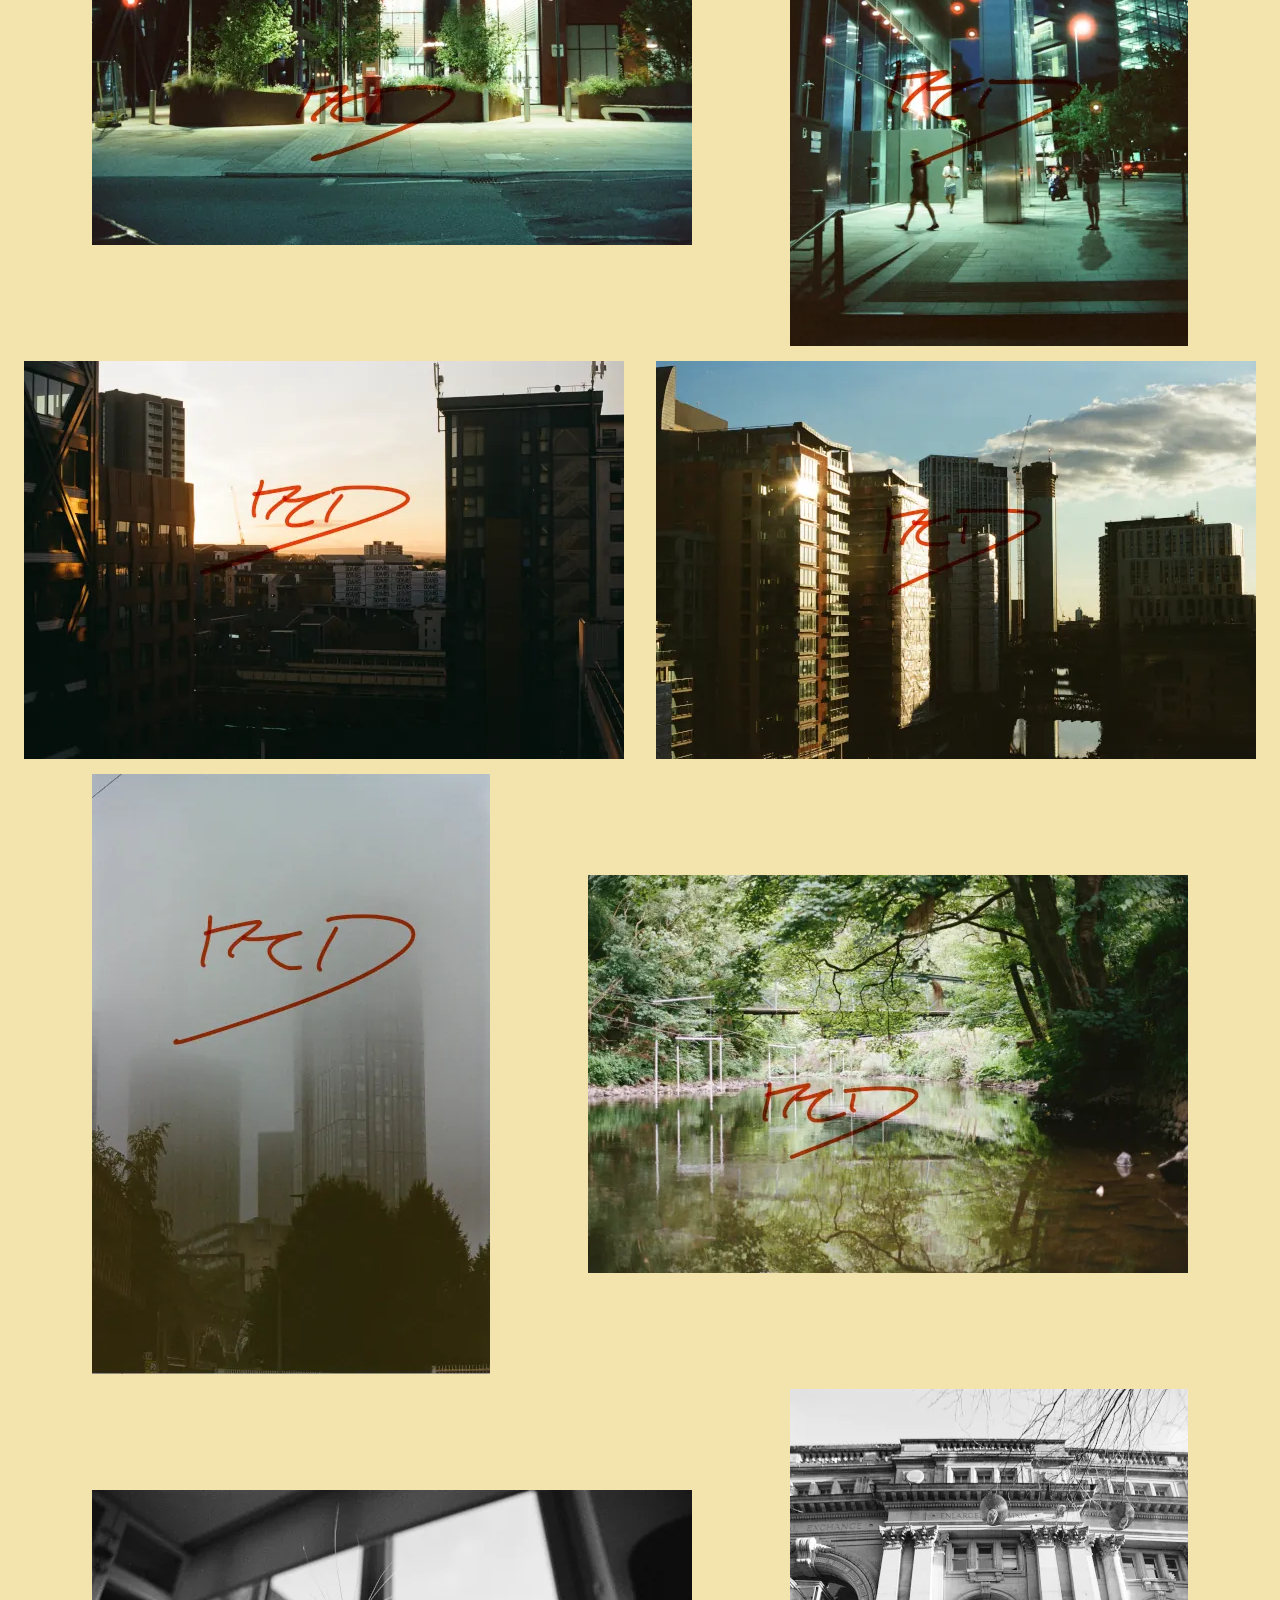
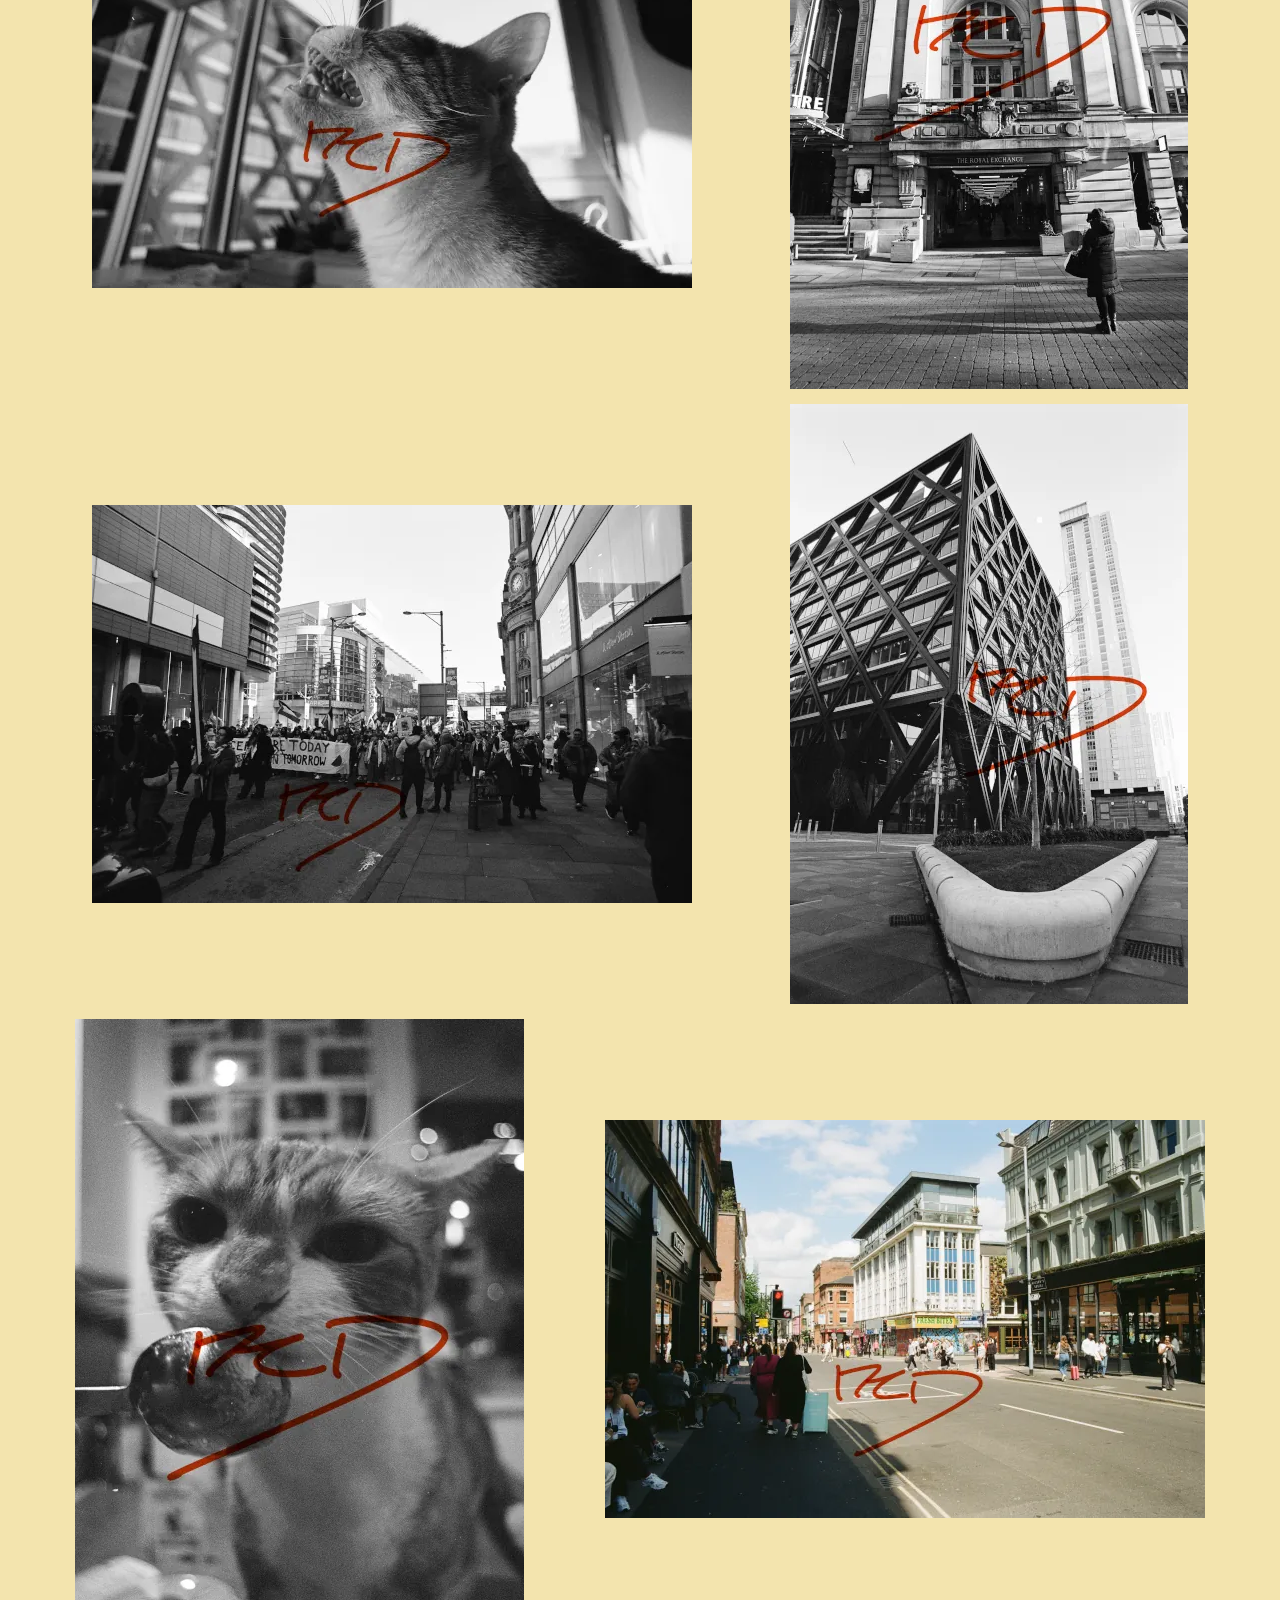
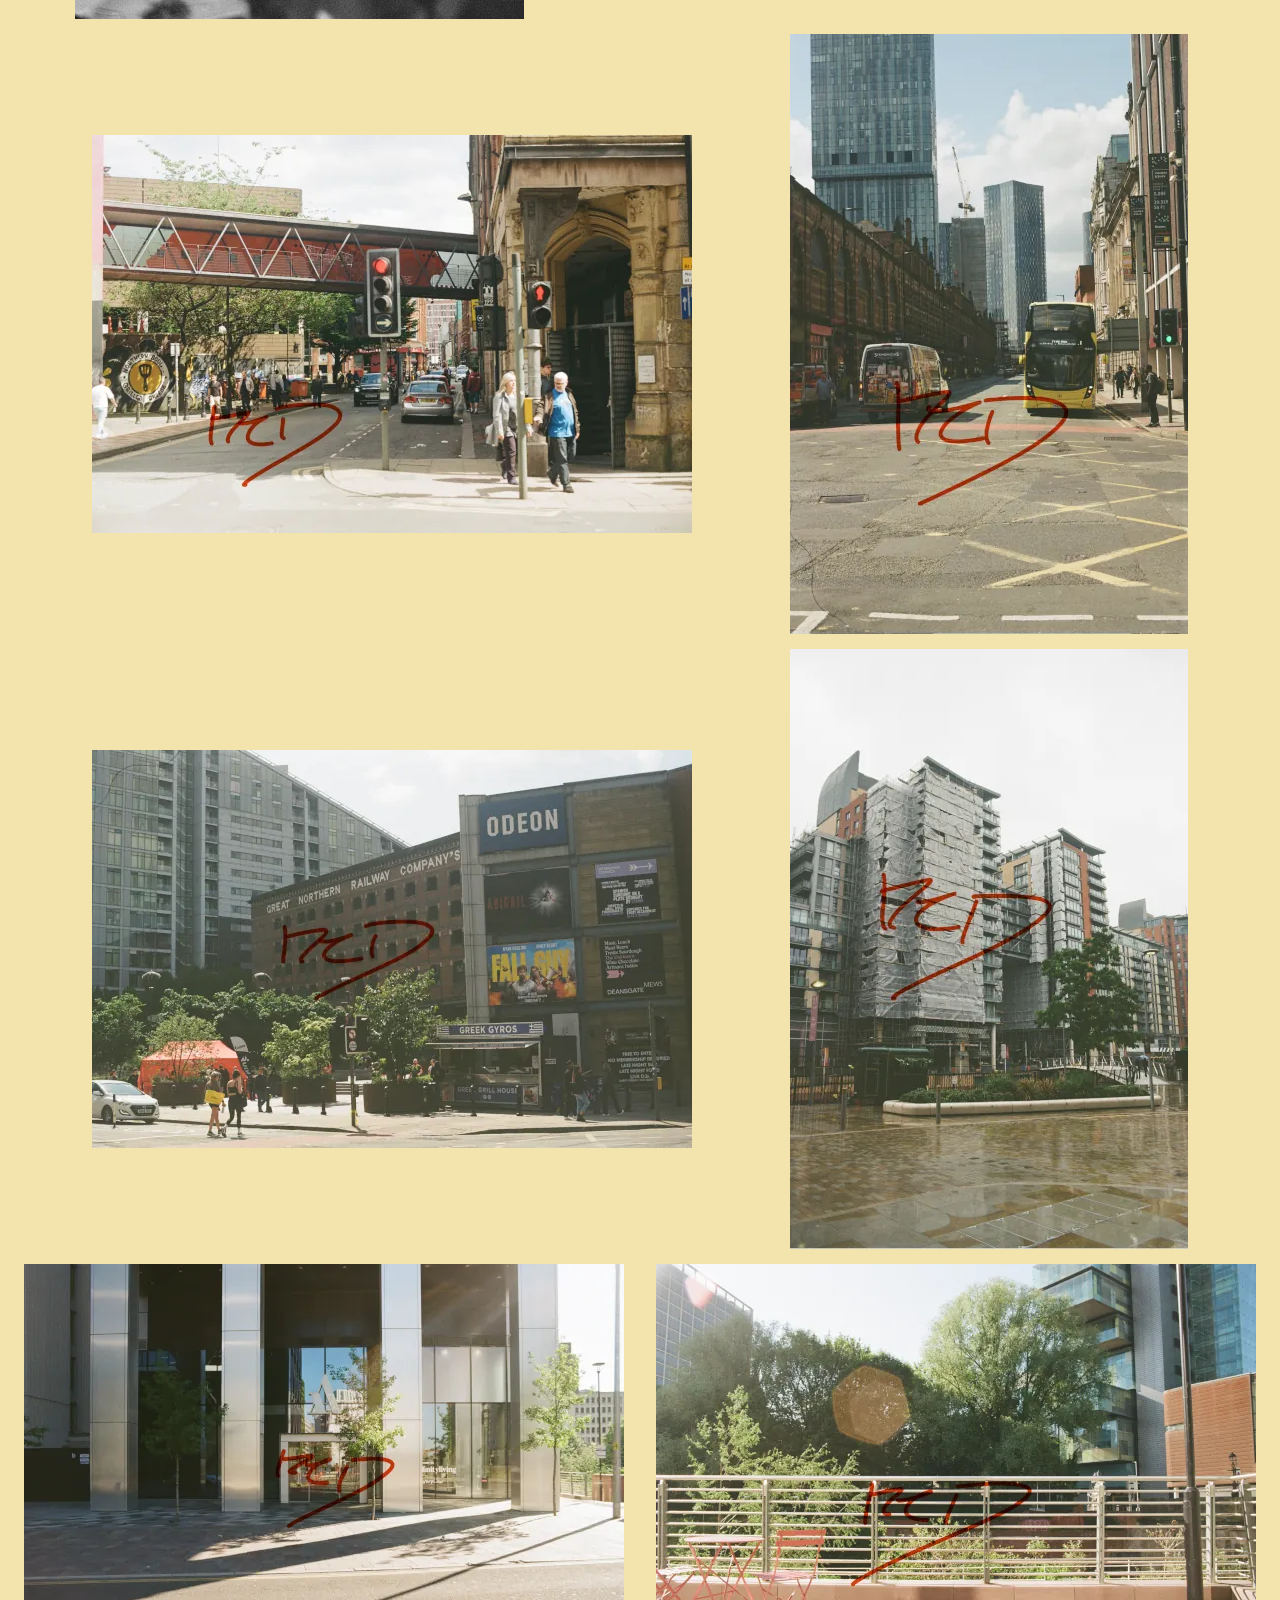
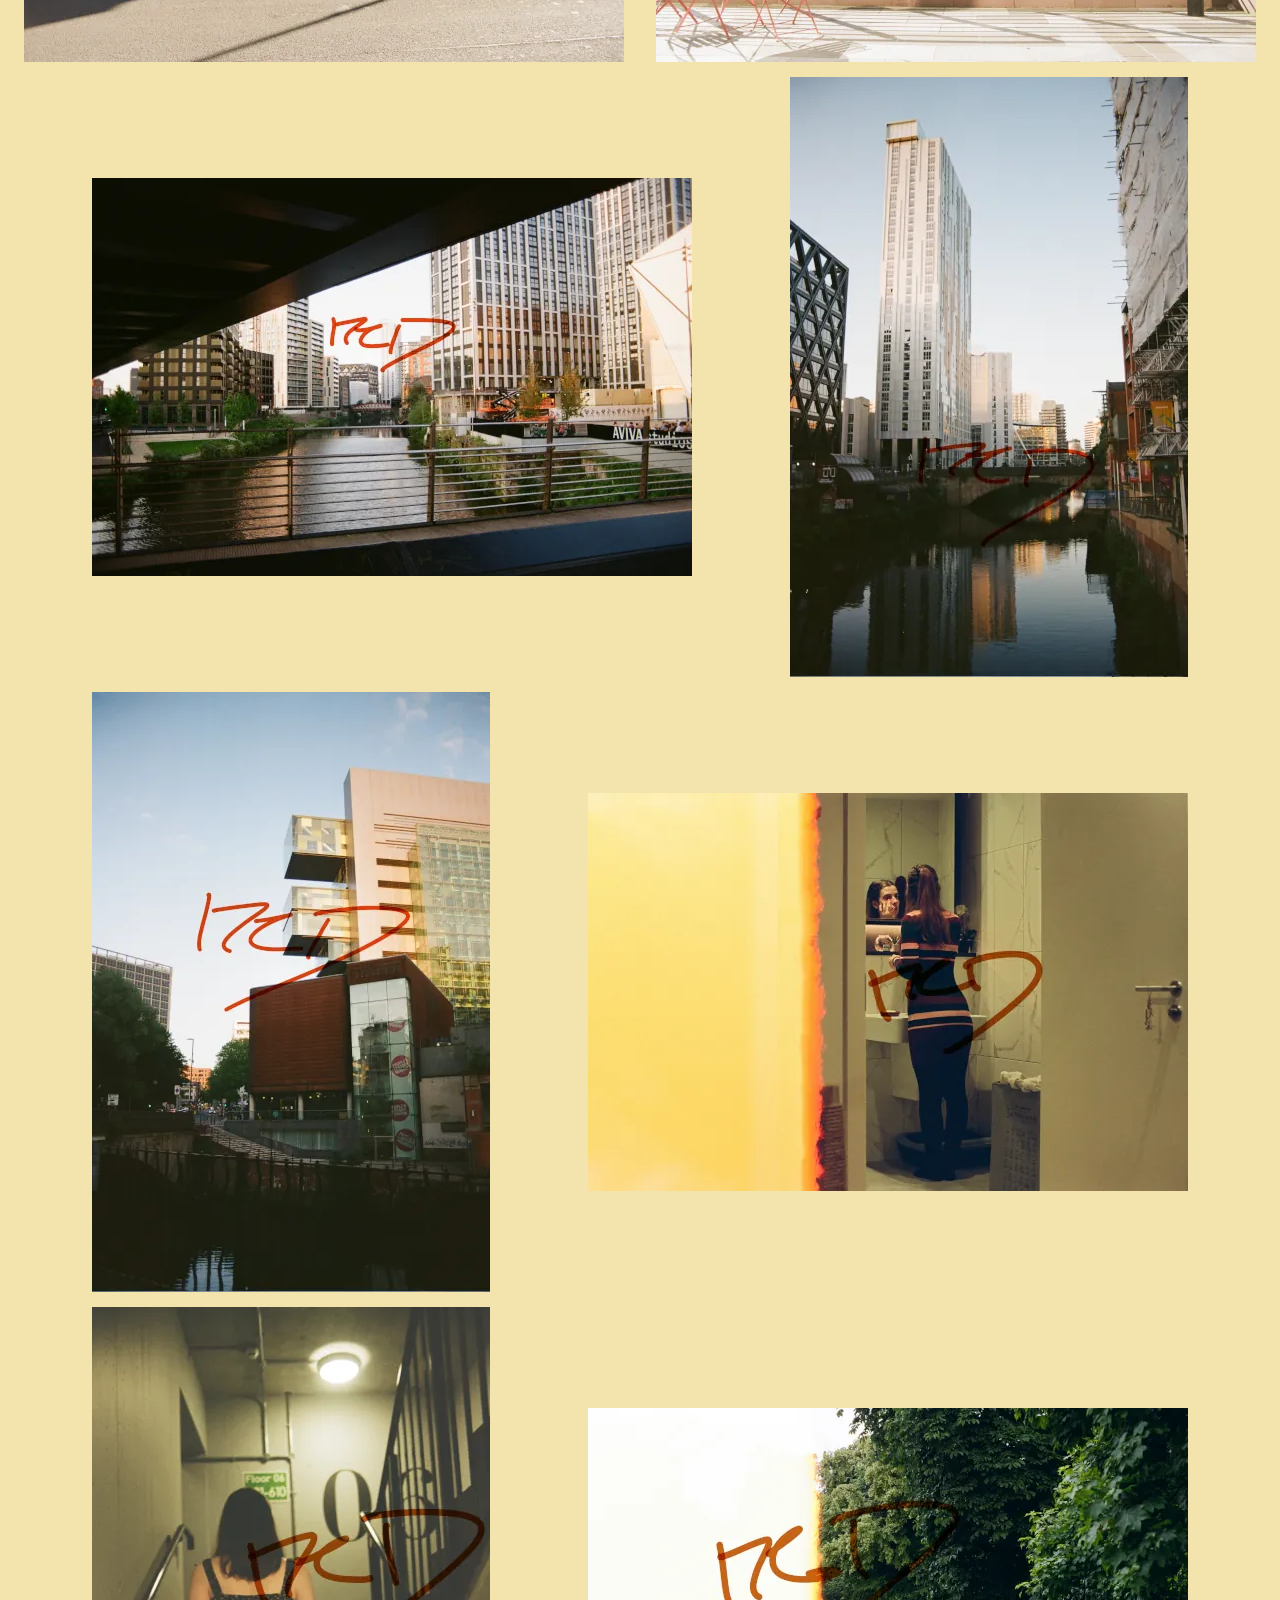
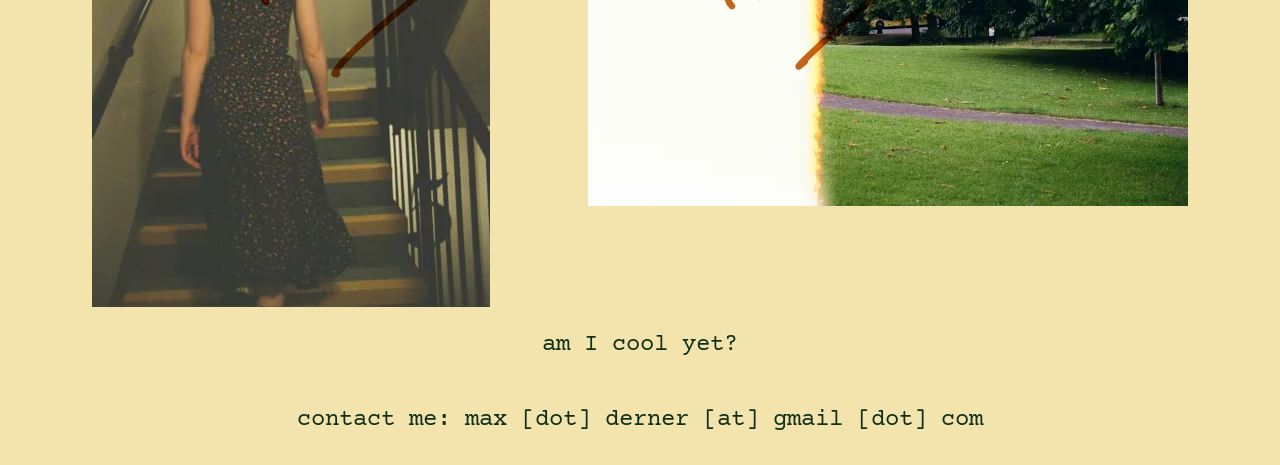
==== commit b58483e7: "Rewording the advertisment, it's now a bit shorter and cleaner. Less is more." ====
--- a/website/index.html
+++ b/website/index.html
@@ -15,10 +15,8 @@
     <section class="center">
       <h2>I take photos</h2>
       <p>You could have one if you like.</p>
+      <p>You can have one with or without the signature and I'll post you a nice high quality A3 poster mate.</p>
       <p>Call it £20?</p>
-      <p>You can have one with or without the signature and I'll post you a nice quality A3 poster mate.</p>
-      <p>Everything you see here is shrunk down so it fits through the internet wires, originals are 10x quality.</p>
-      <p>Nice one</p>
     </section>
     <div class="gallery">
       <img src="./imgs/35mm/01.webp">
--- a/website/style.css
+++ b/website/style.css
@@ -2,6 +2,9 @@
 
 body {
   font-family: 'Courier Prime';
+  font-size: 1.5em;
+  text-align: justify;
+  text-justify: inter-word;
   background-color: #f3e4ae;
   color: #0f2f18;
 }
@@ -18,10 +21,11 @@
   row-gap: 15px;
   column-gap: 15px;
   align-items: center;
+
 }
 
 img {
-  width: 600px;
+  max-height: 100%;
   max-width: 100%;
 }
 
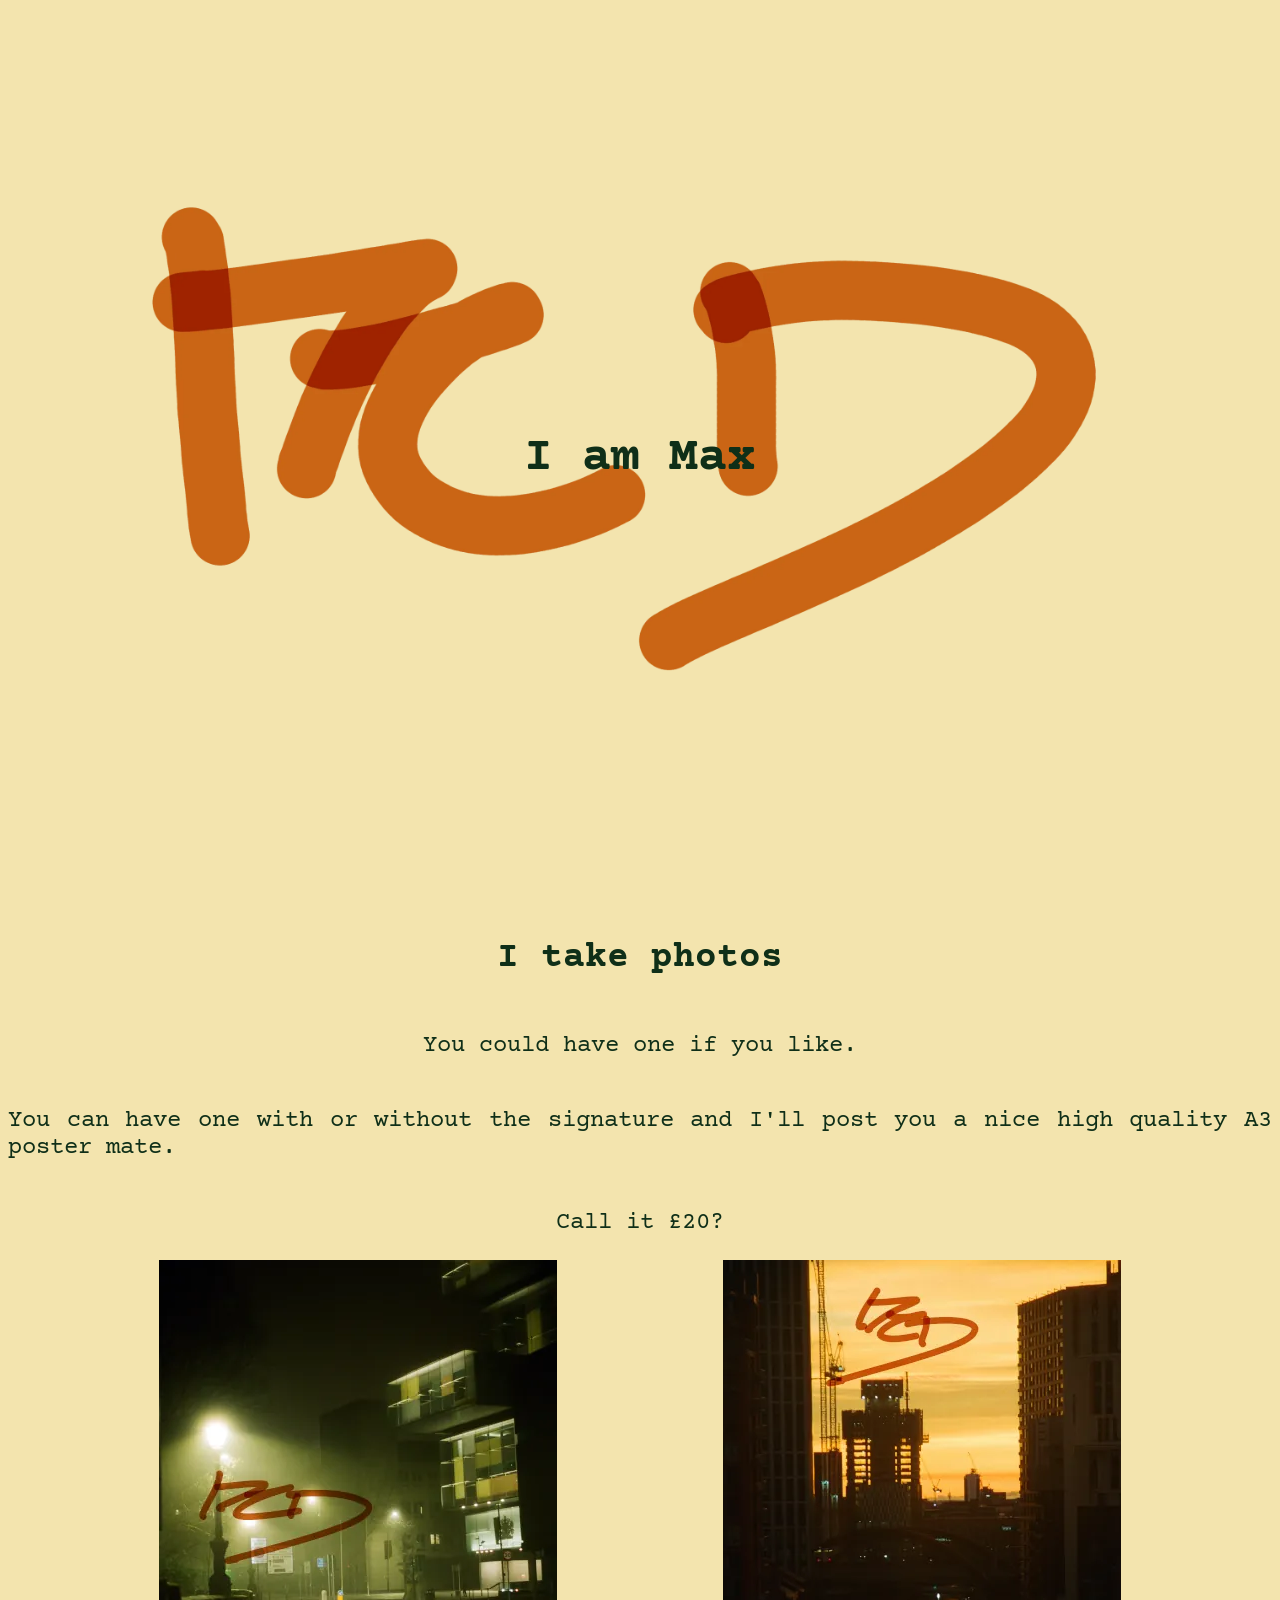
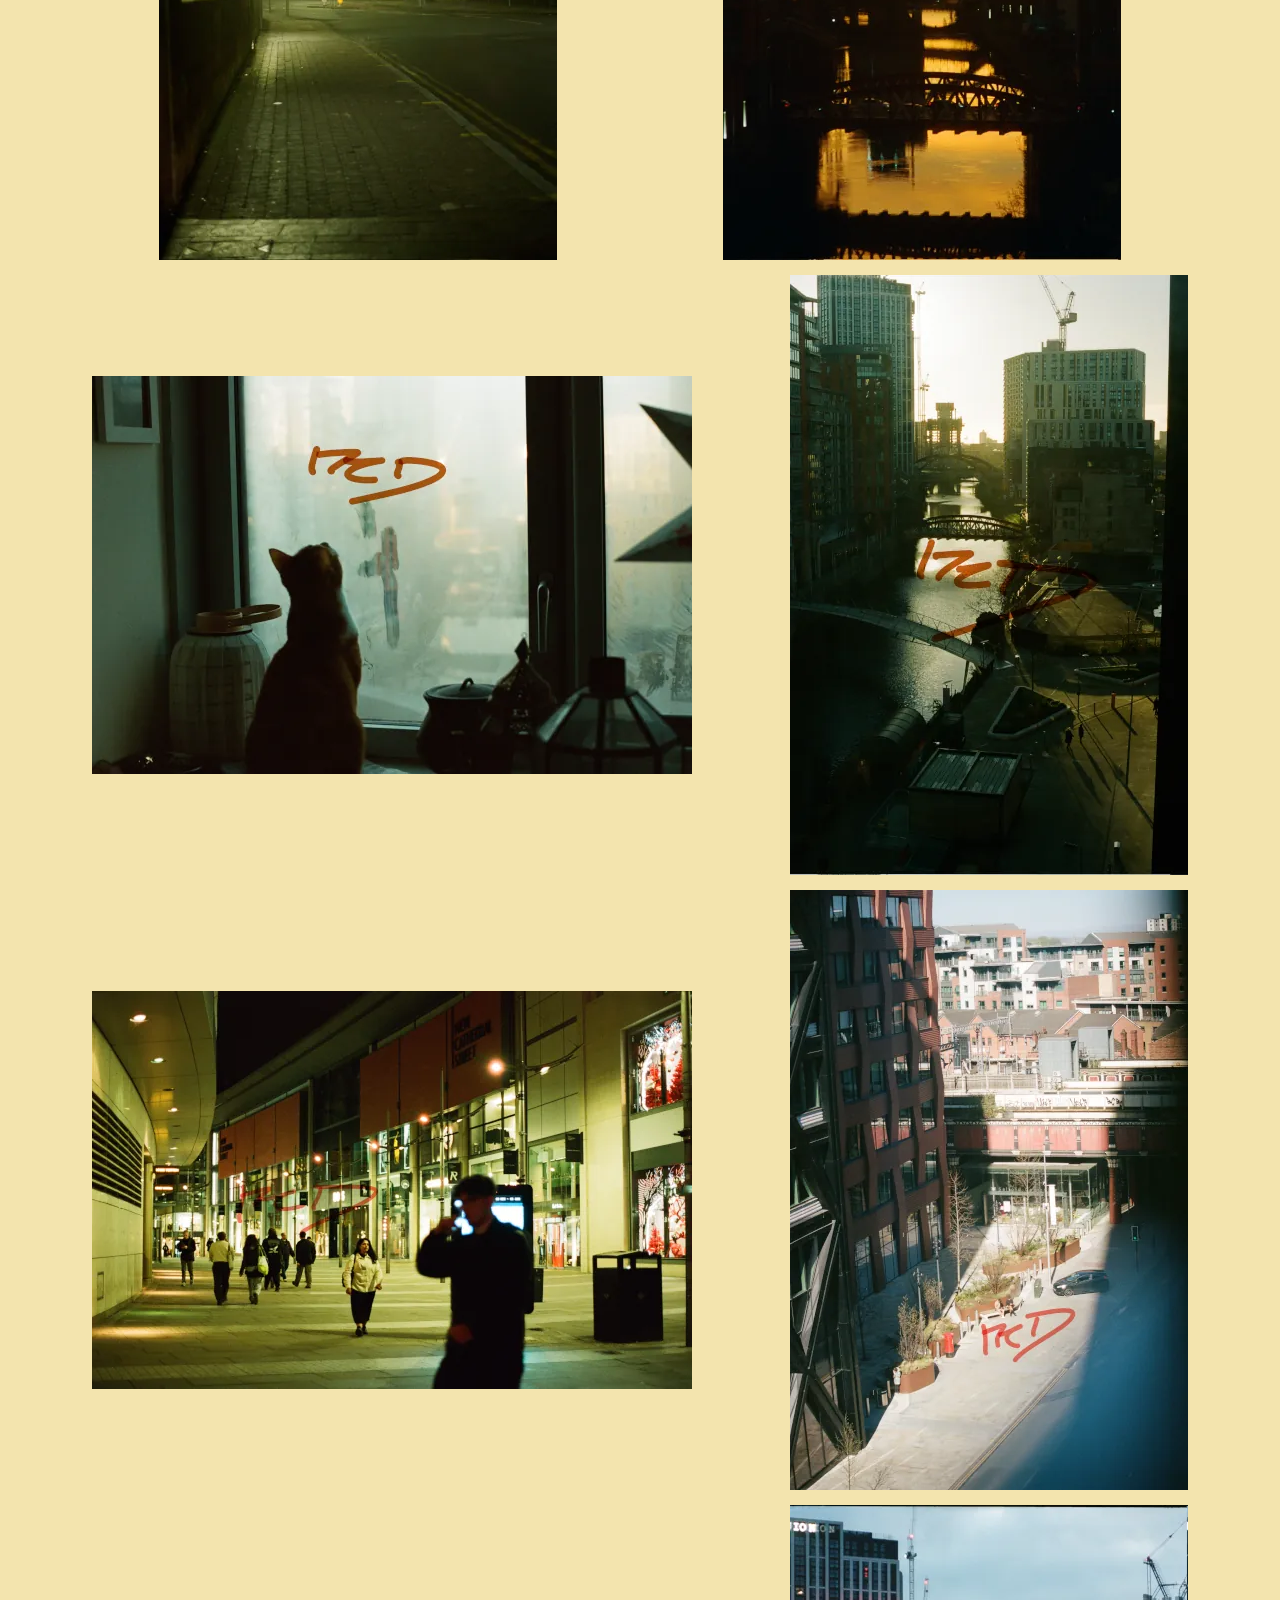
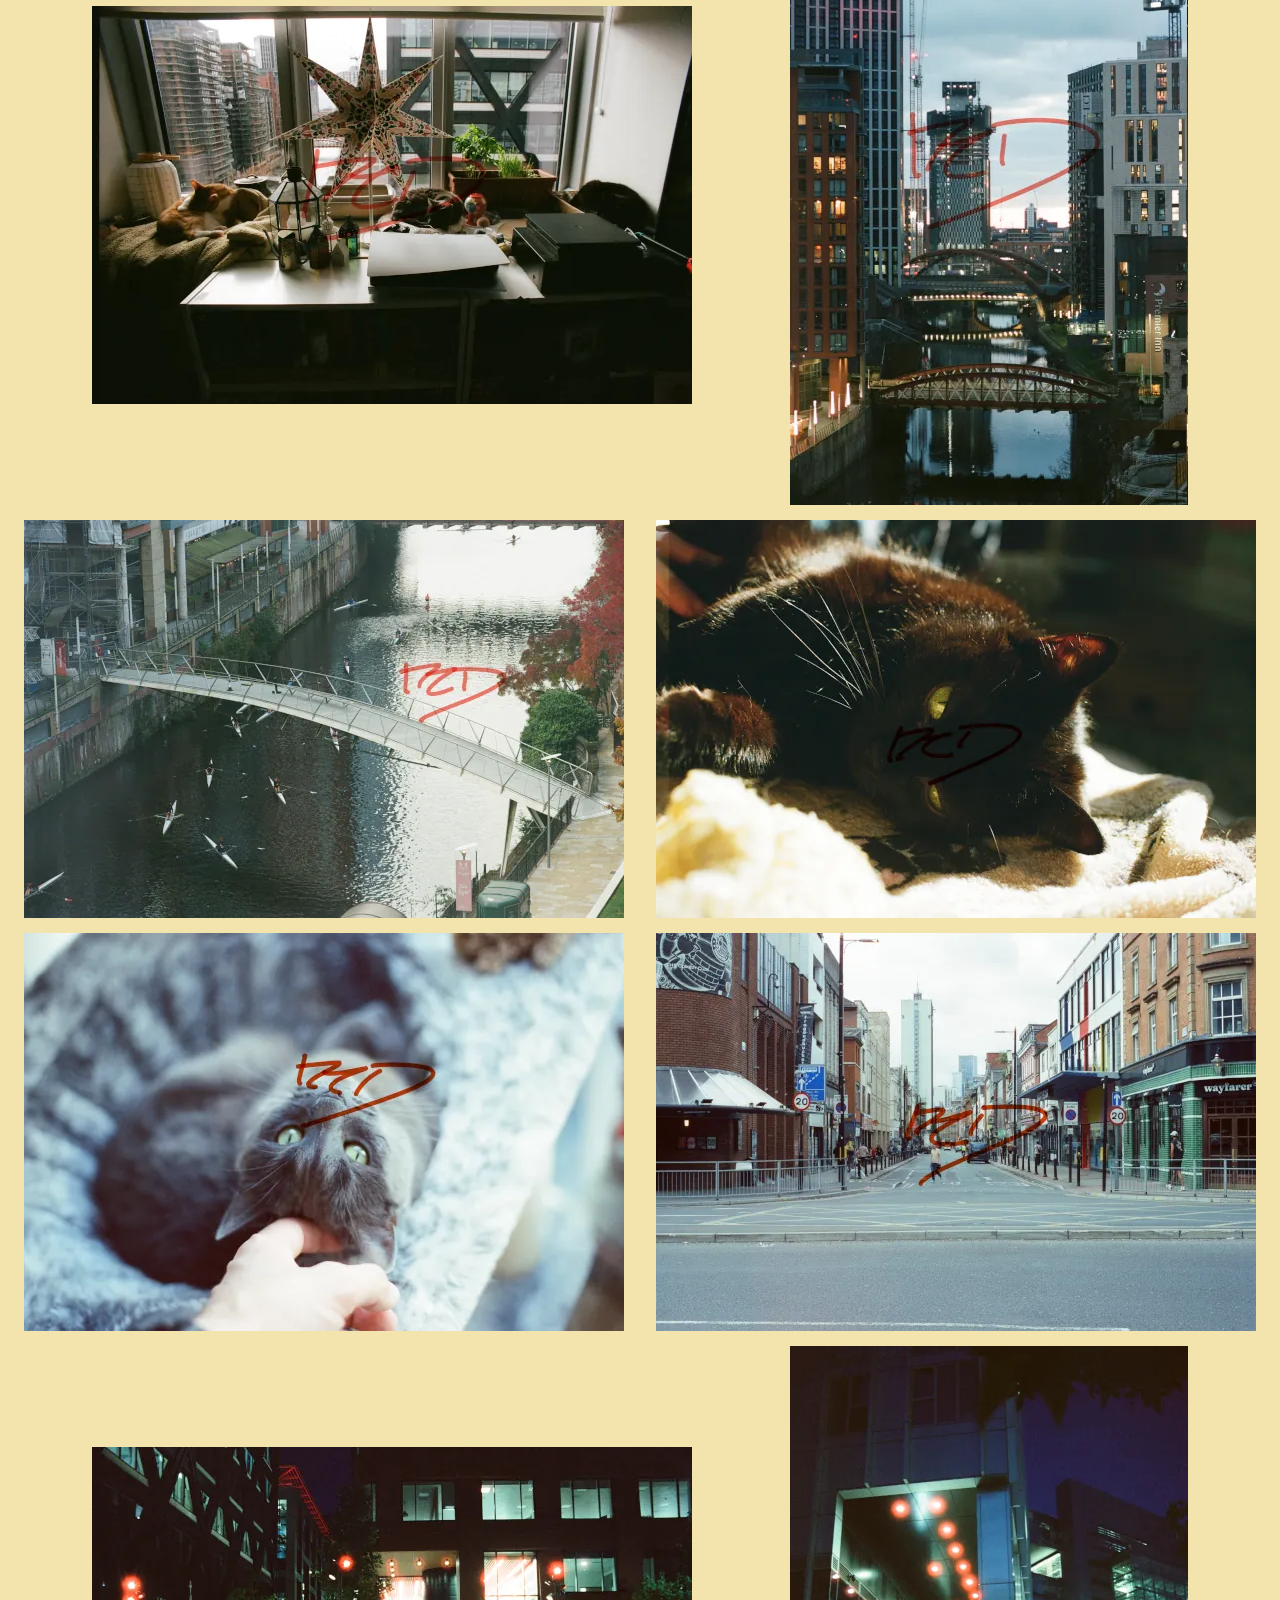
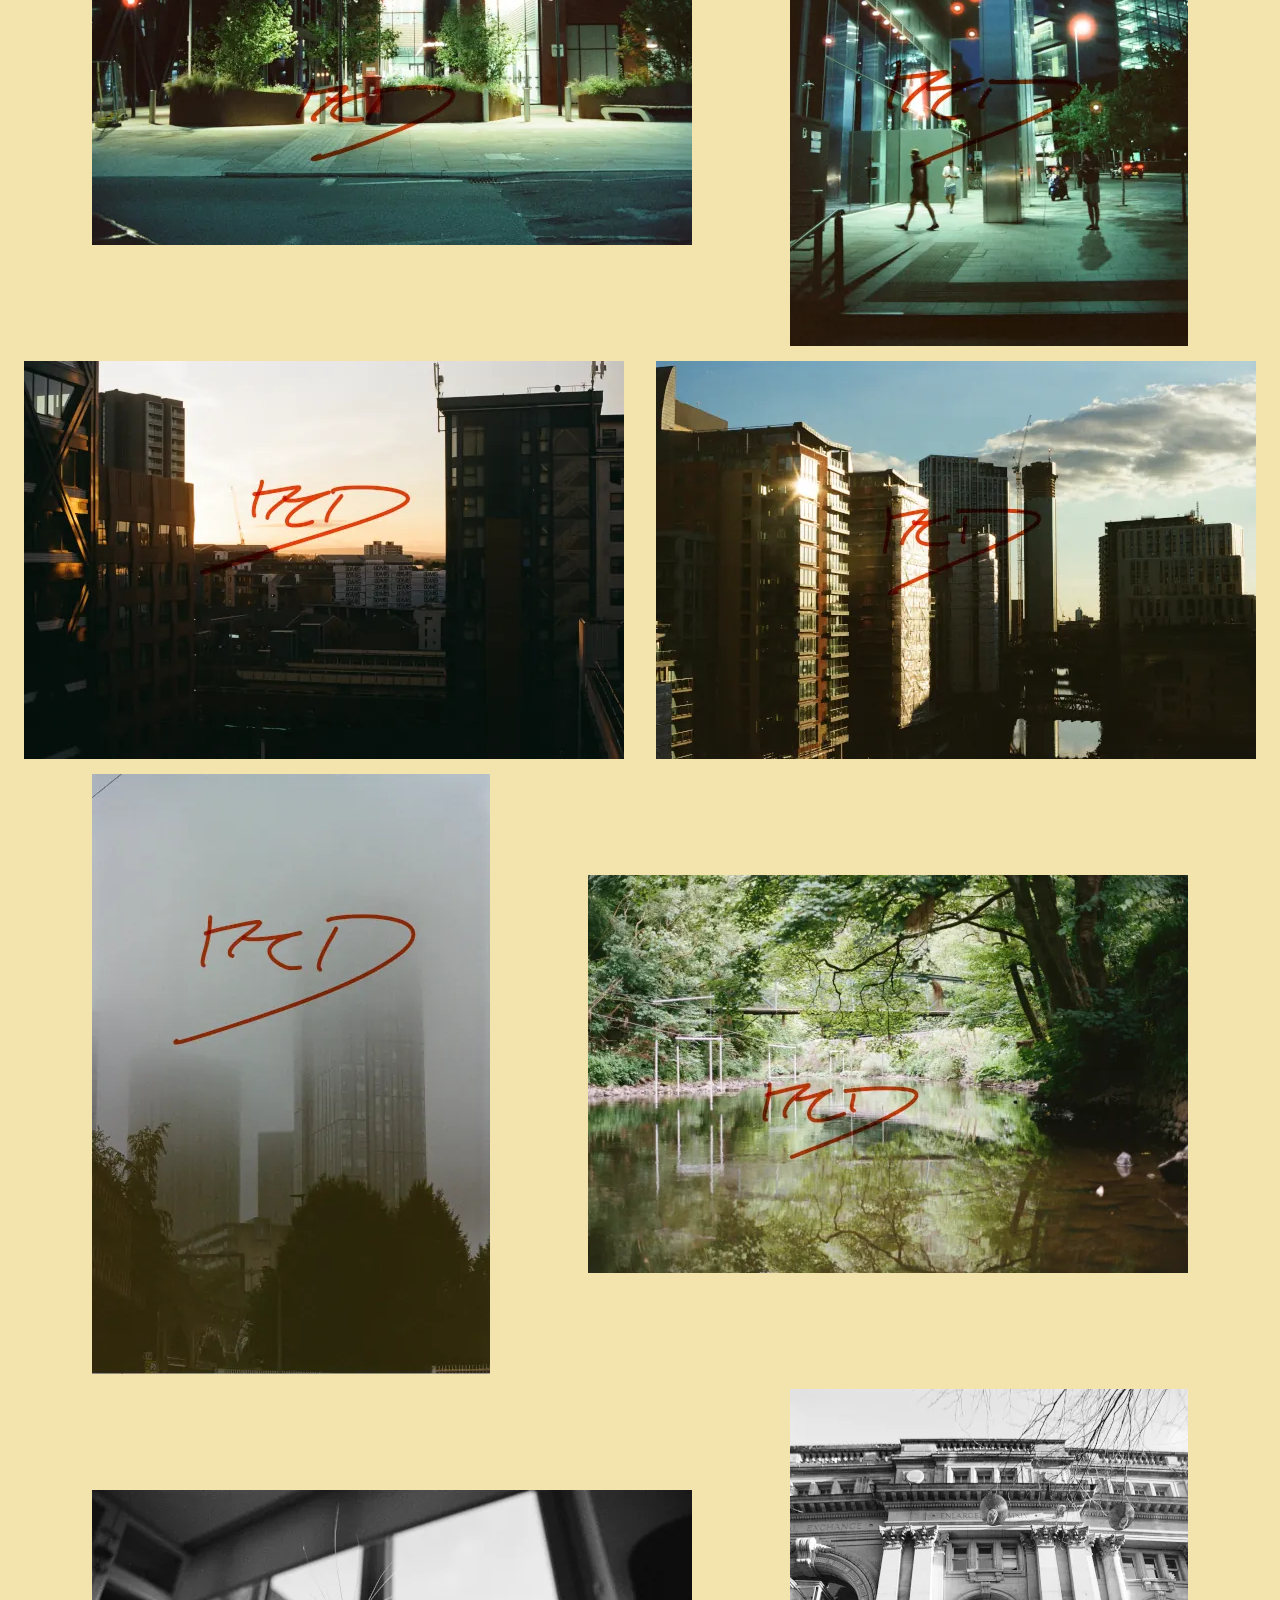
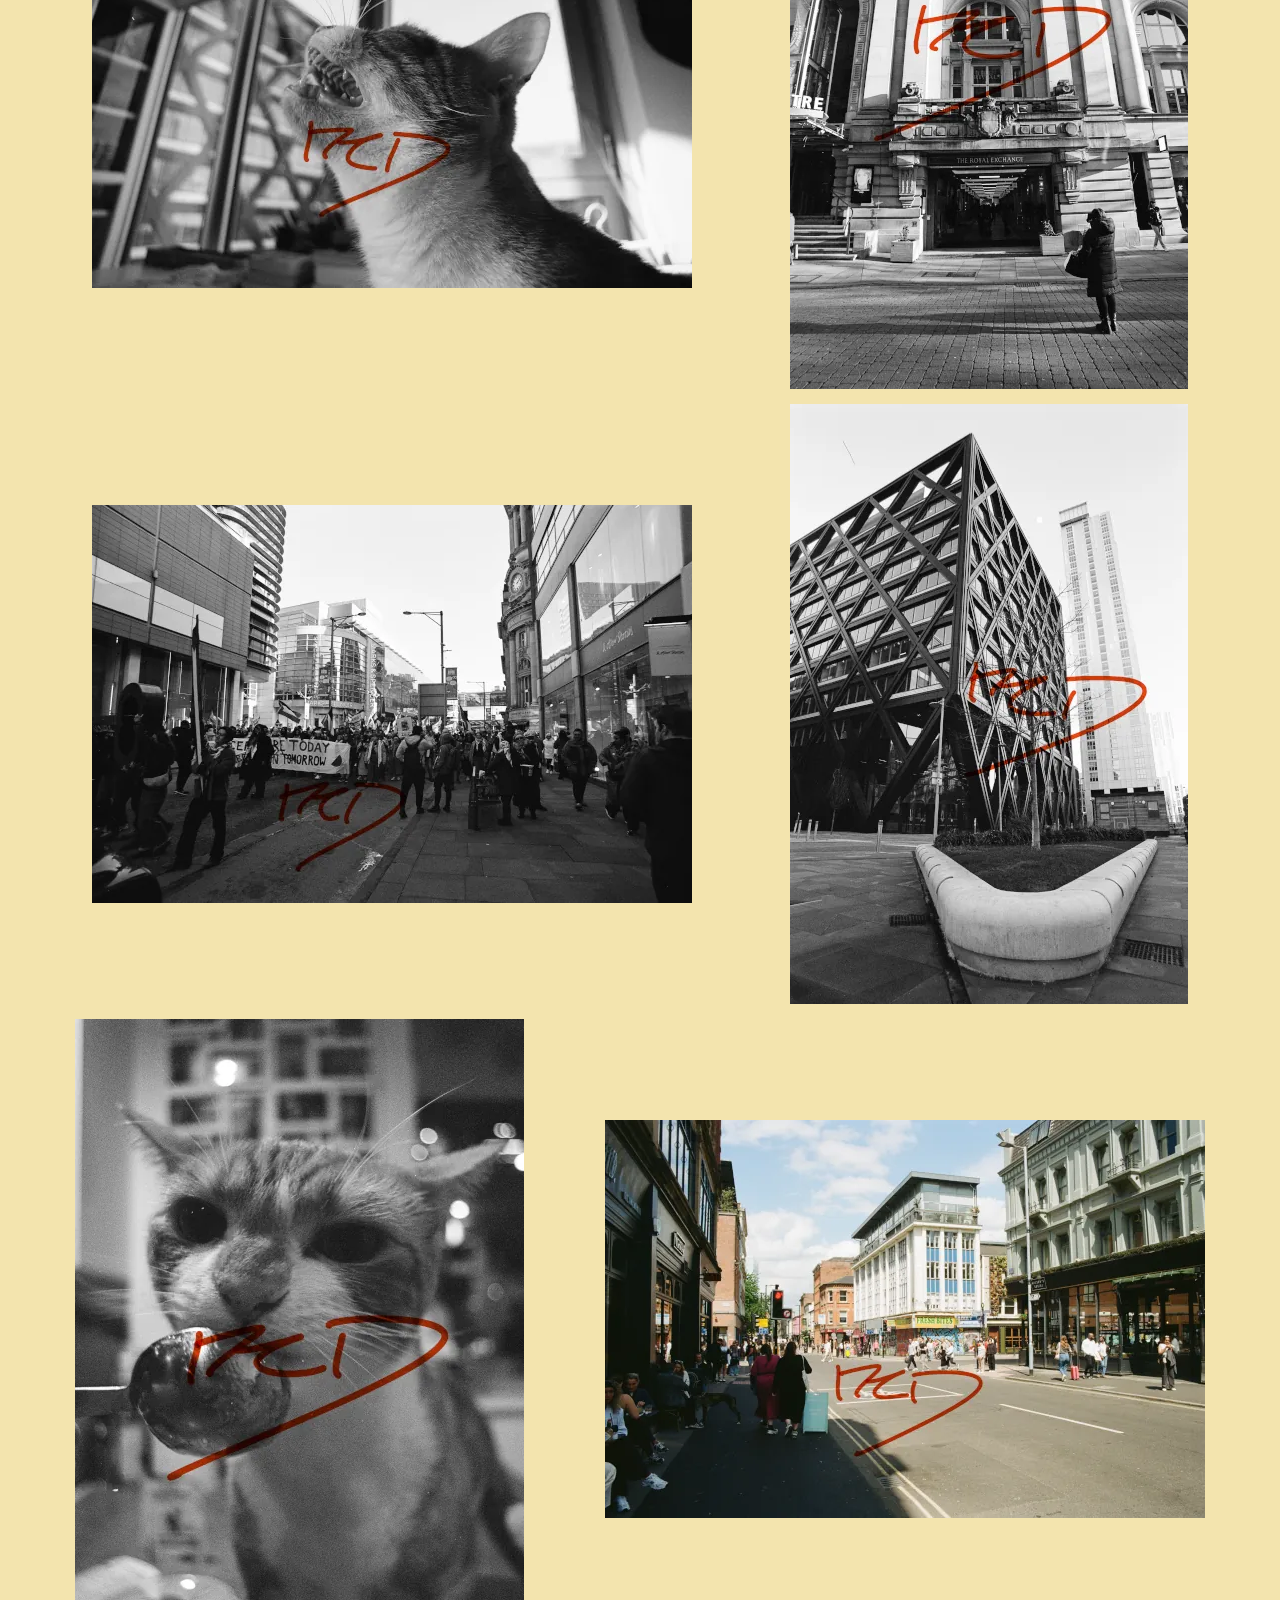
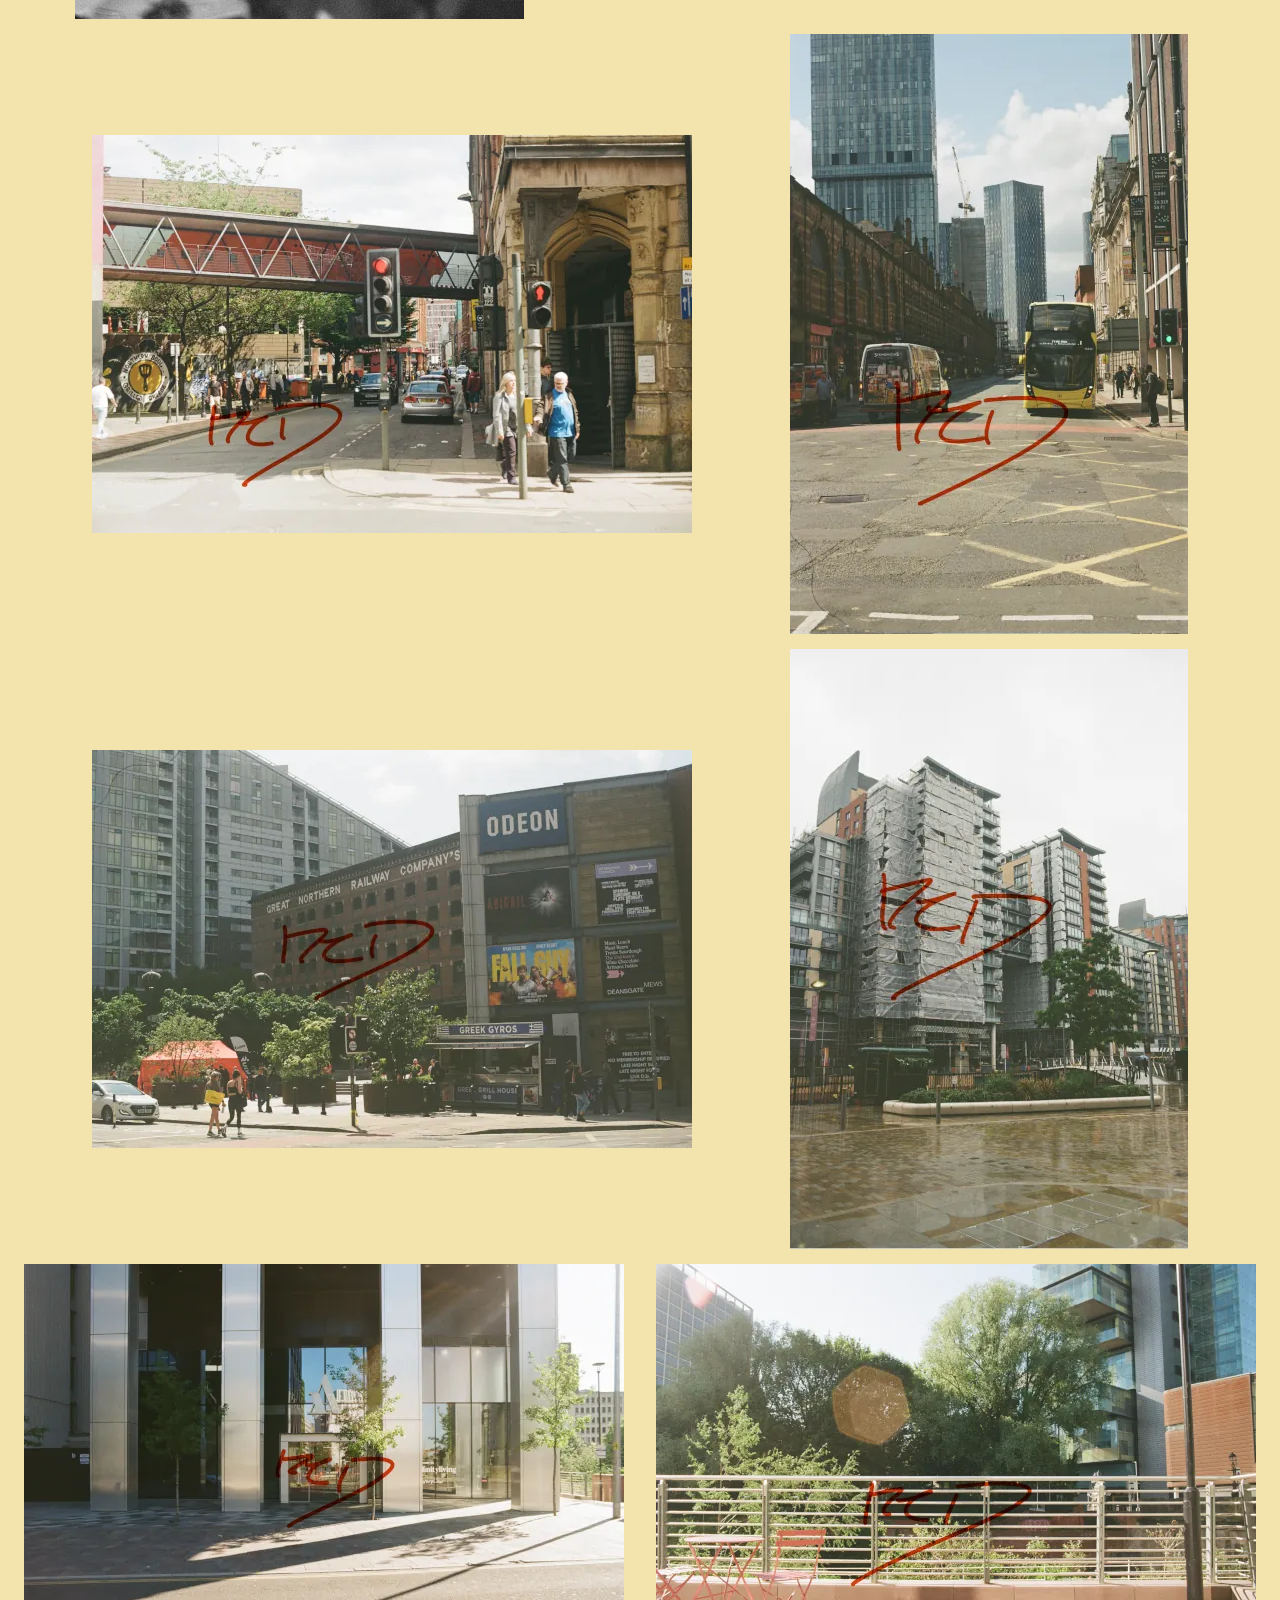
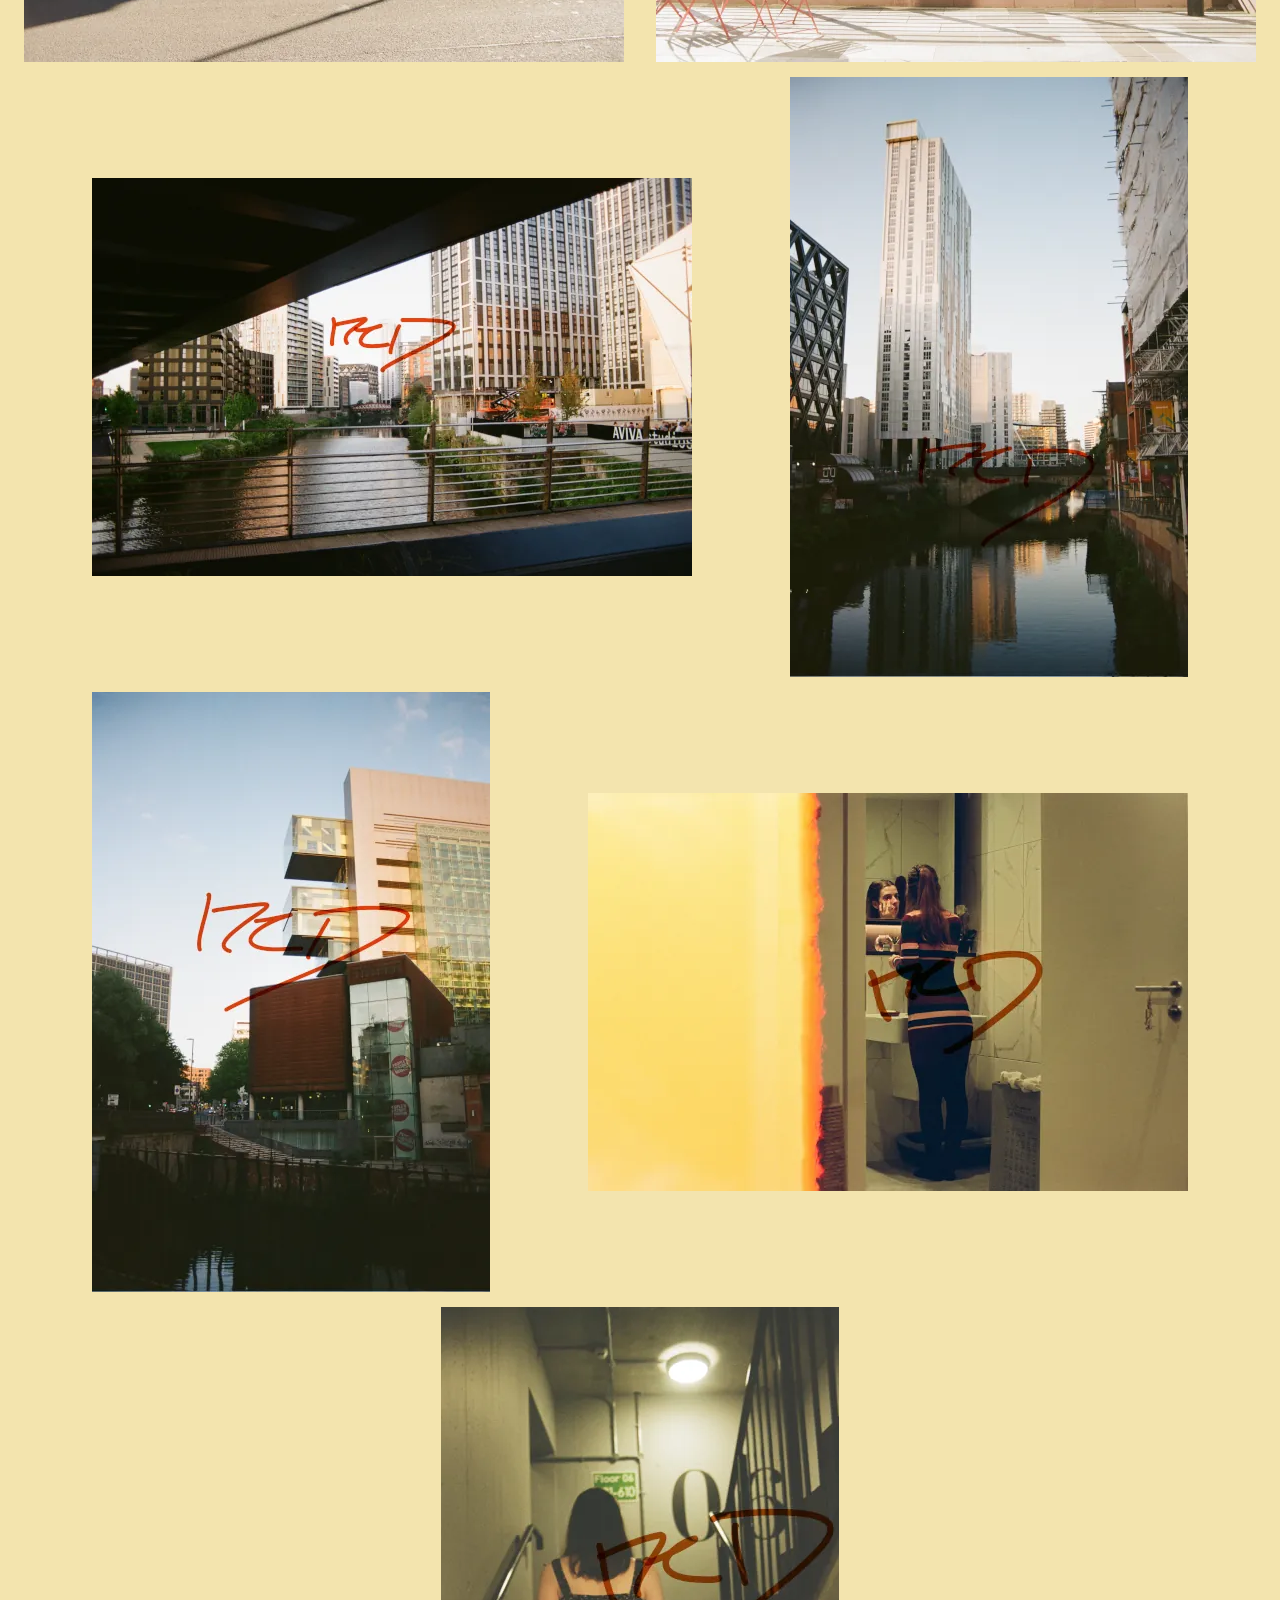
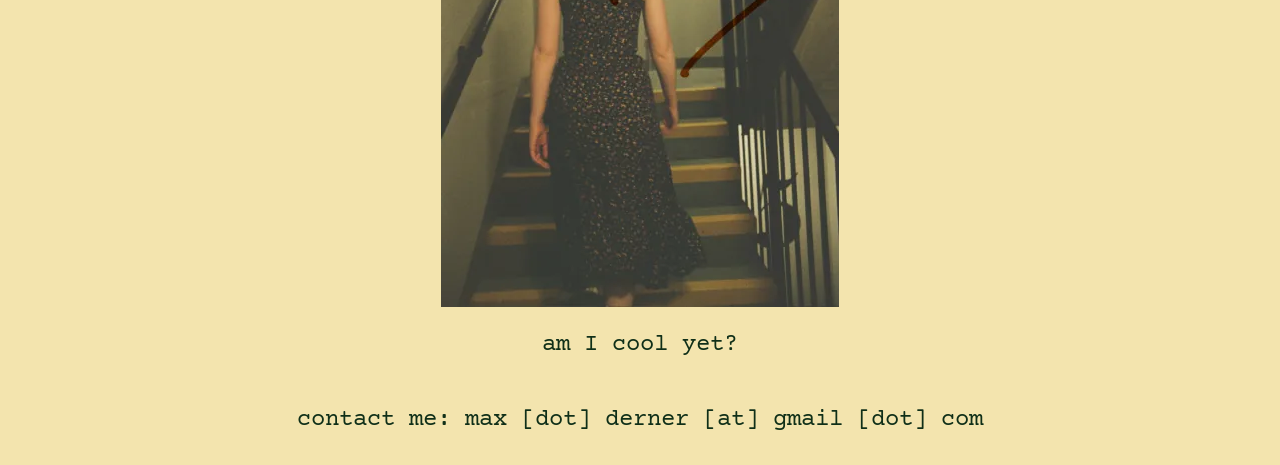
==== commit 4e258598: "Dropping last image as it's boring" ====
--- a/website/index.html
+++ b/website/index.html
@@ -54,7 +54,6 @@
       <img src="./imgs/35mm/36.webp">
       <img src="./imgs/35mm/38.webp">
       <img src="./imgs/35mm/39.webp">
-      <img src="./imgs/35mm/40.webp">
     </div>
   </main>
 </body>
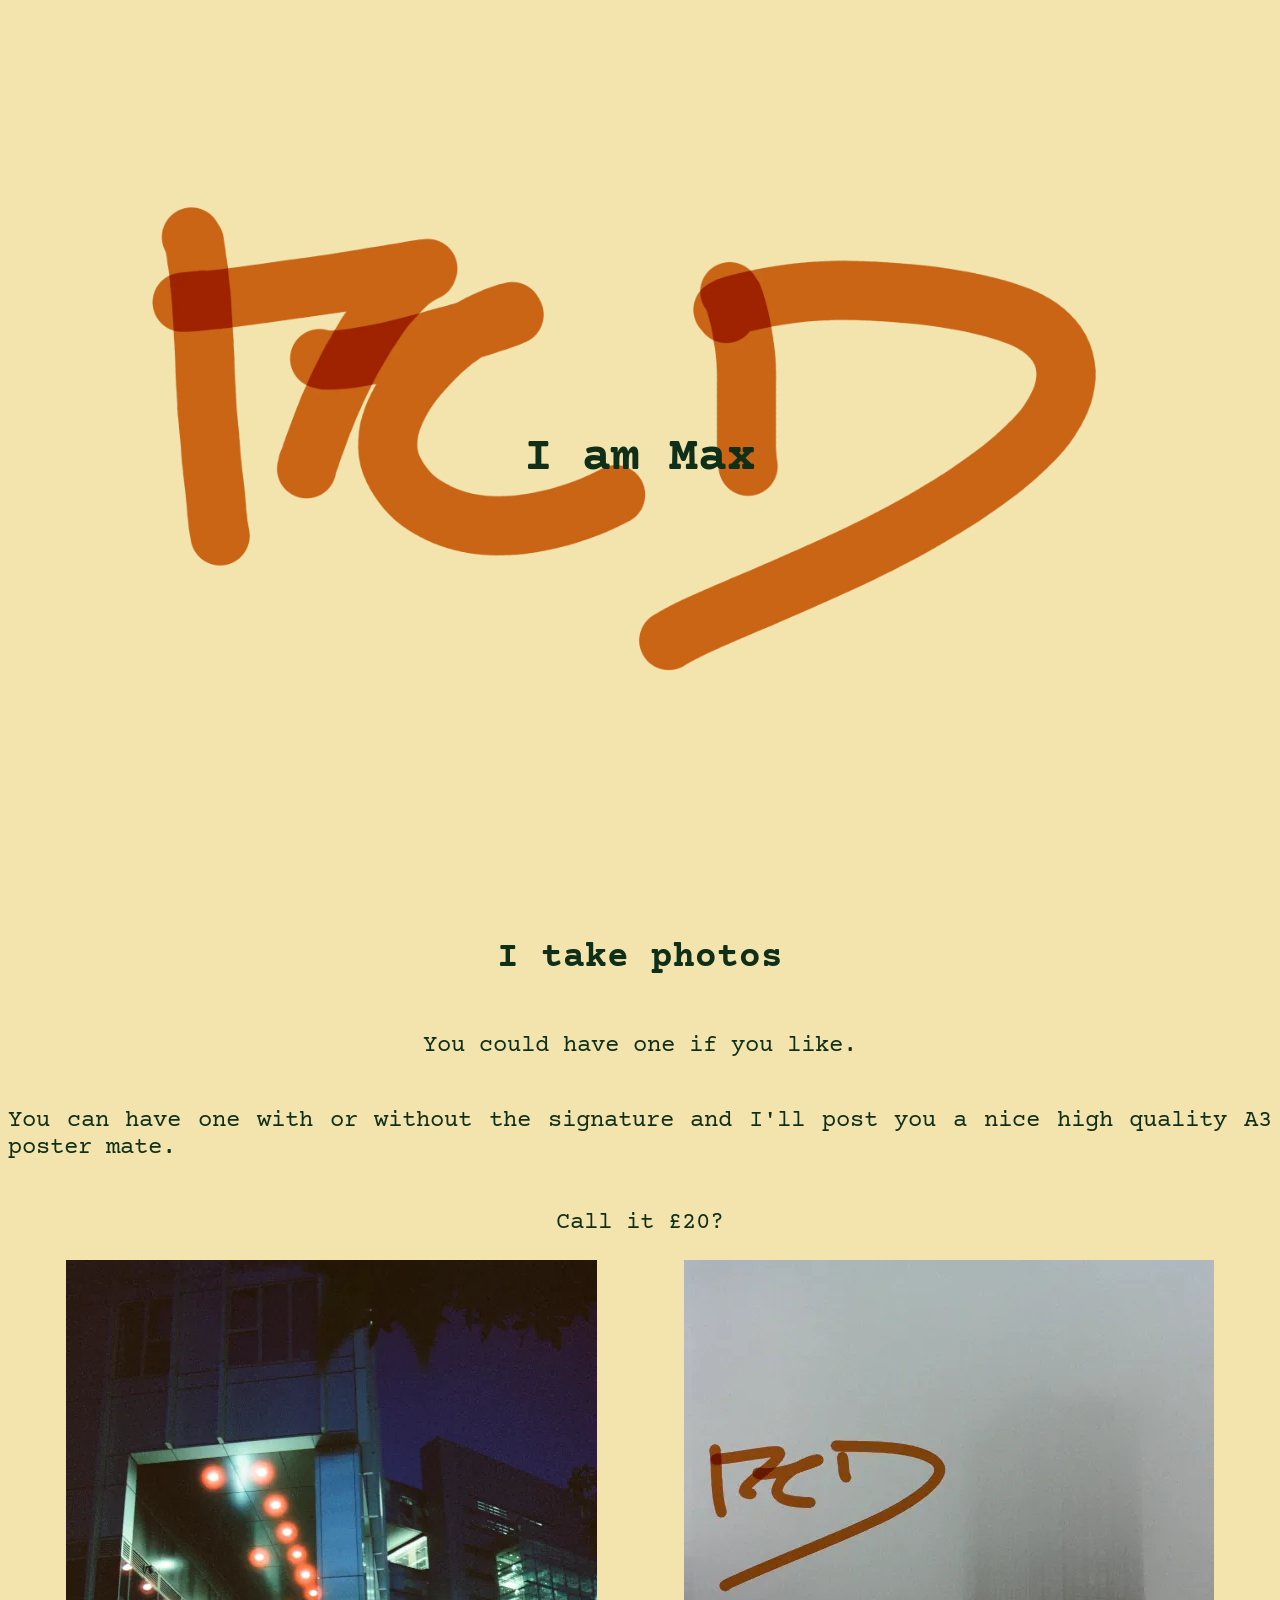
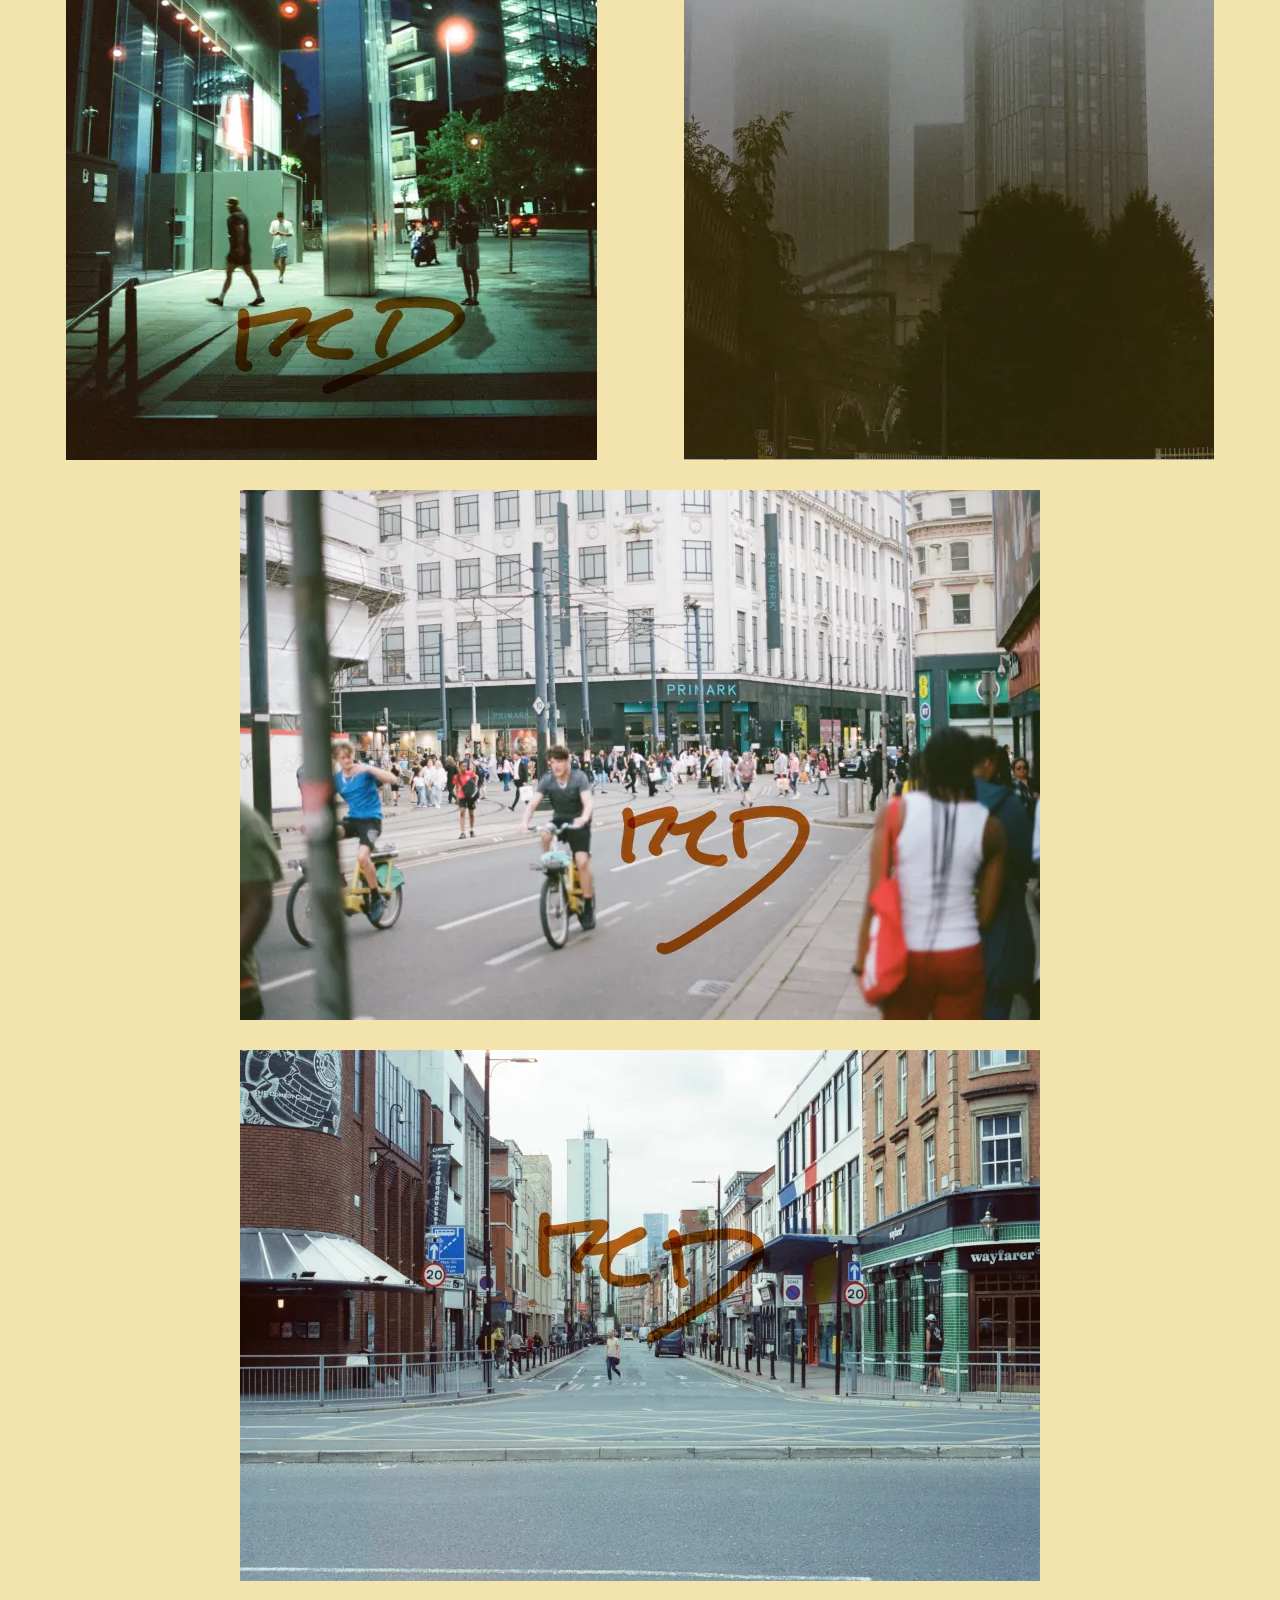
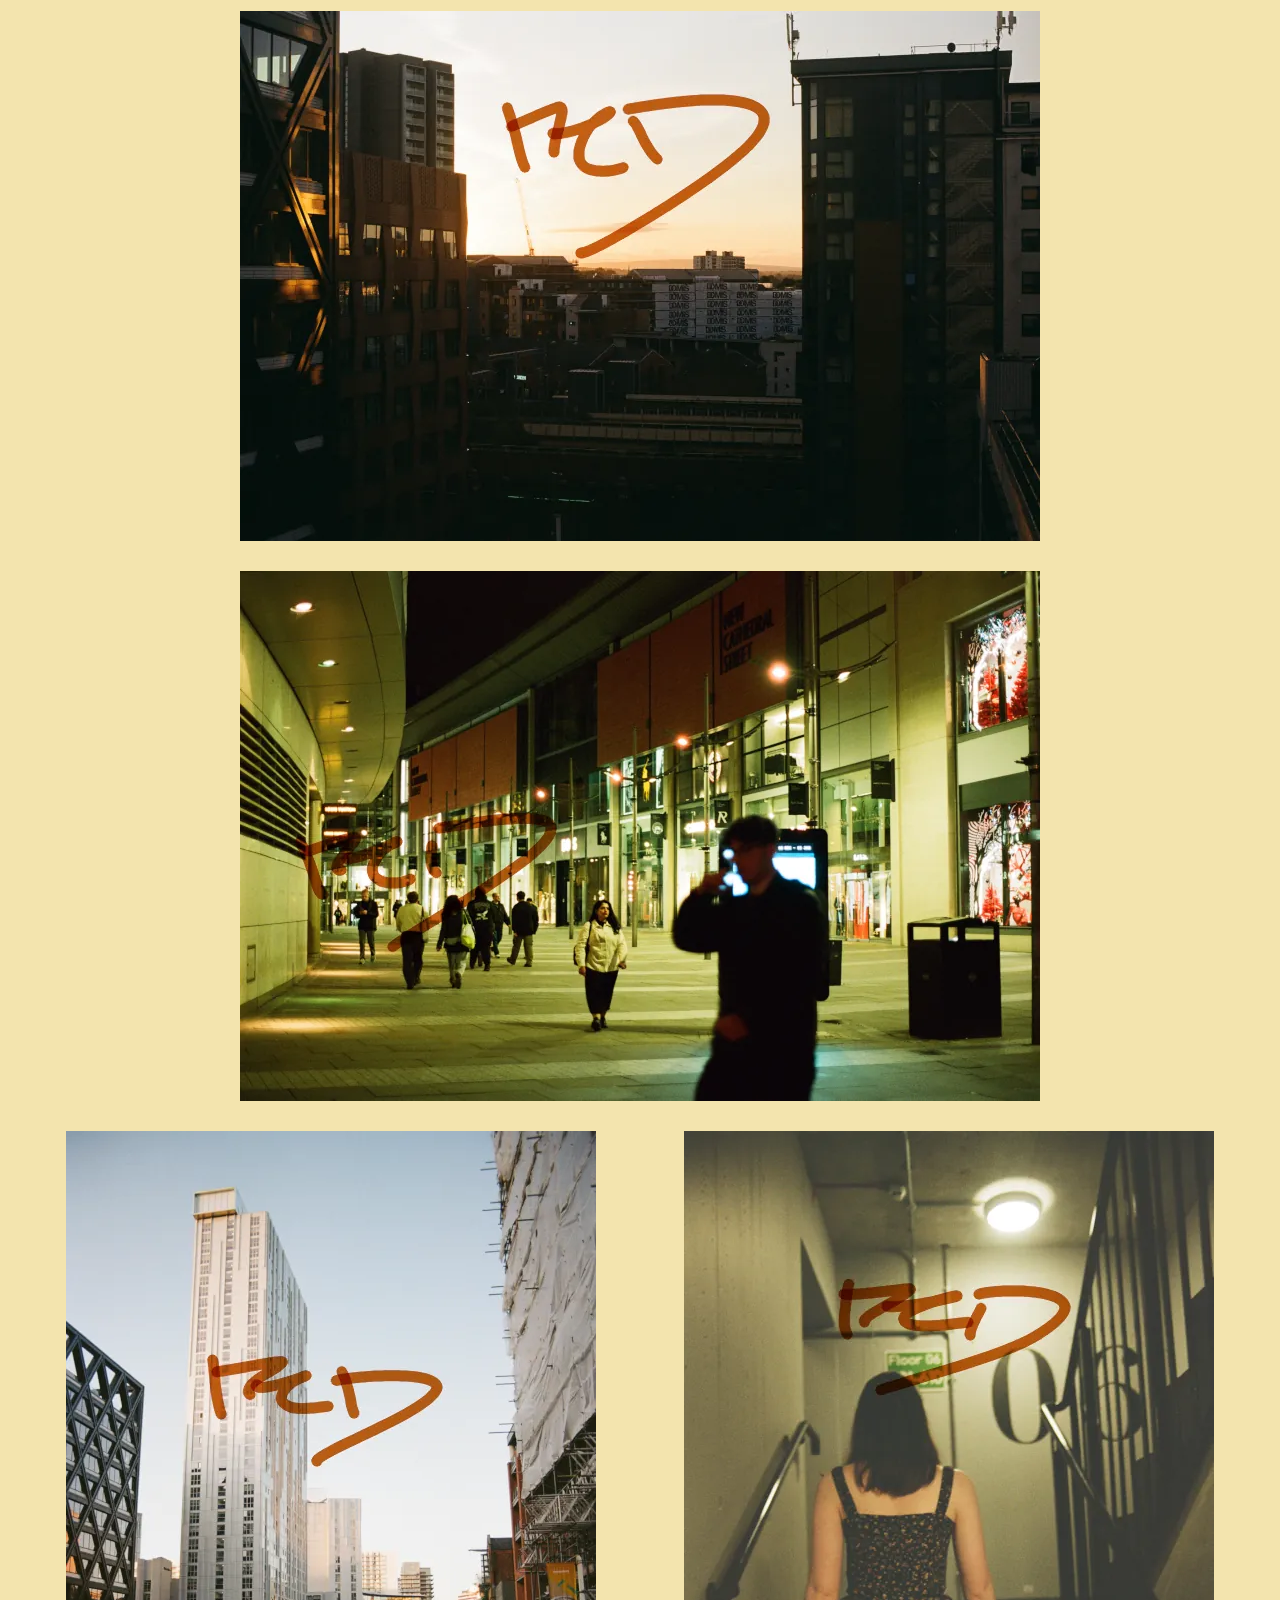
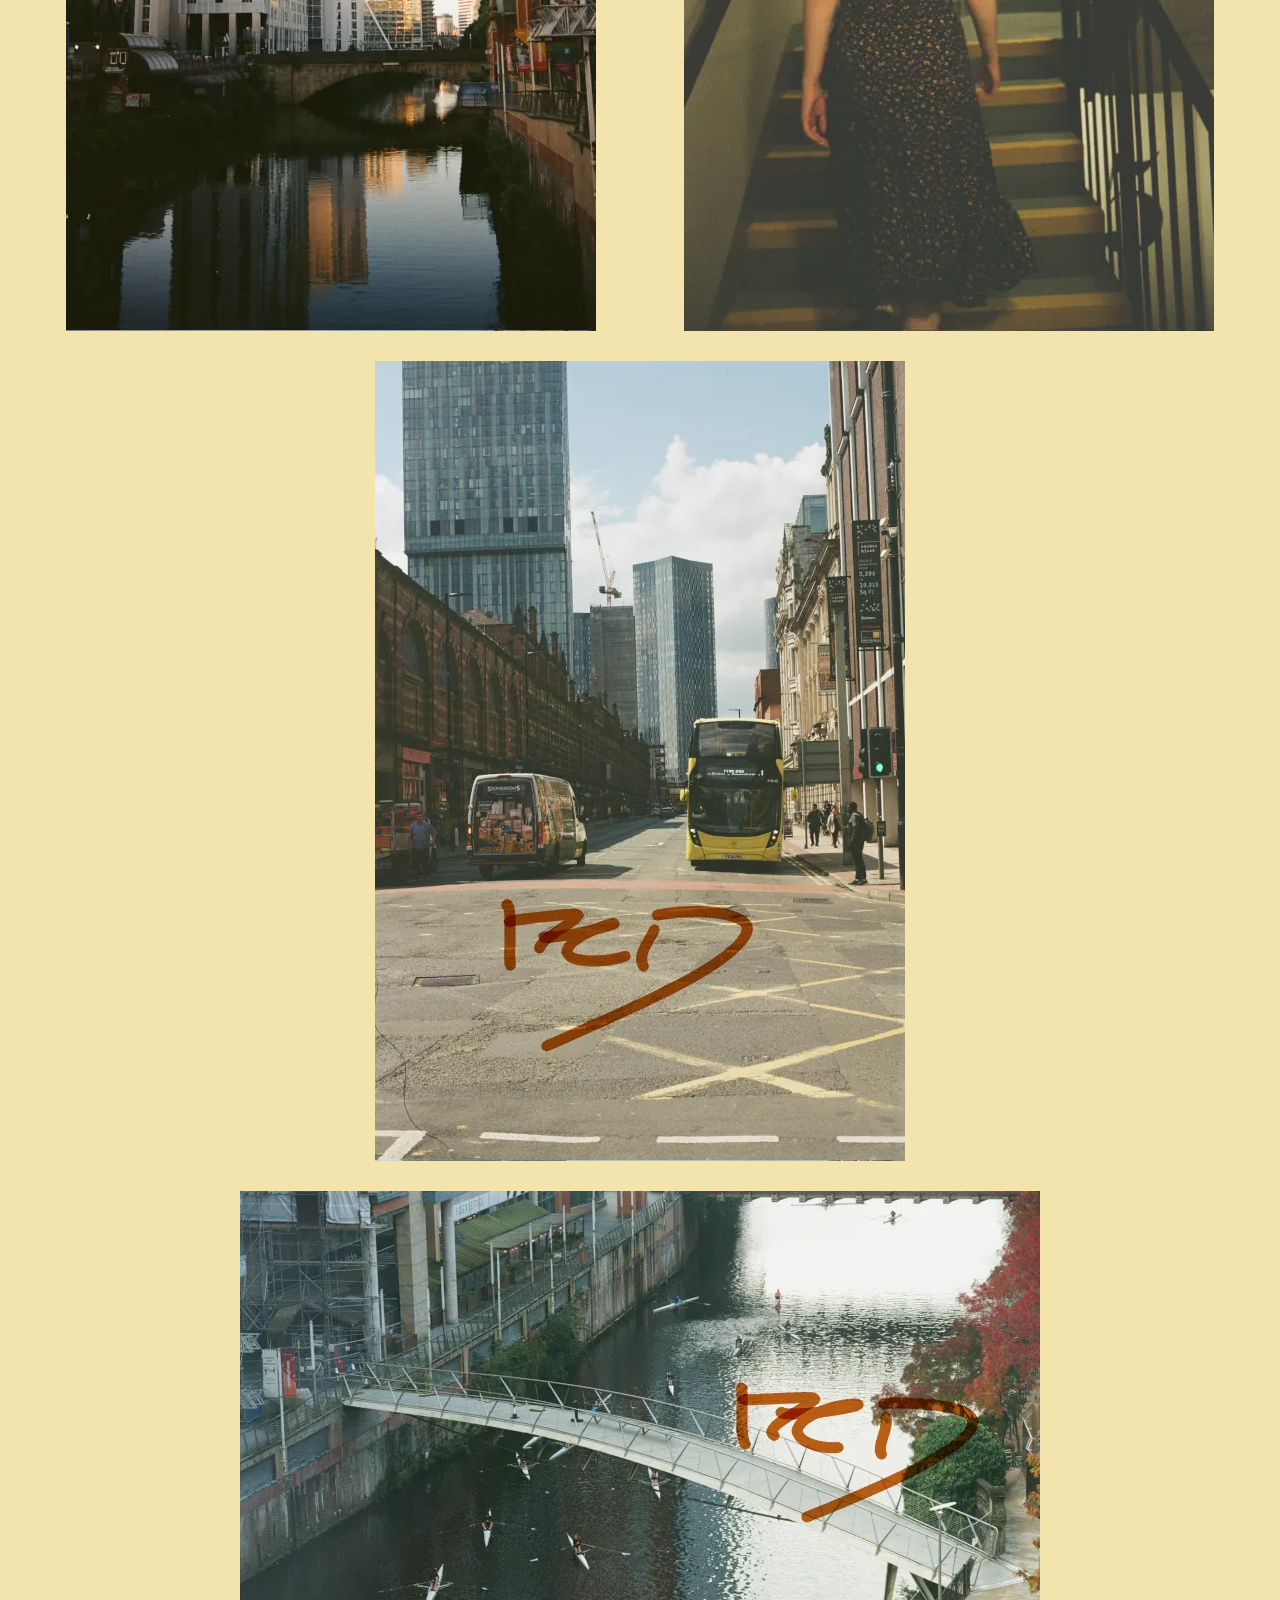
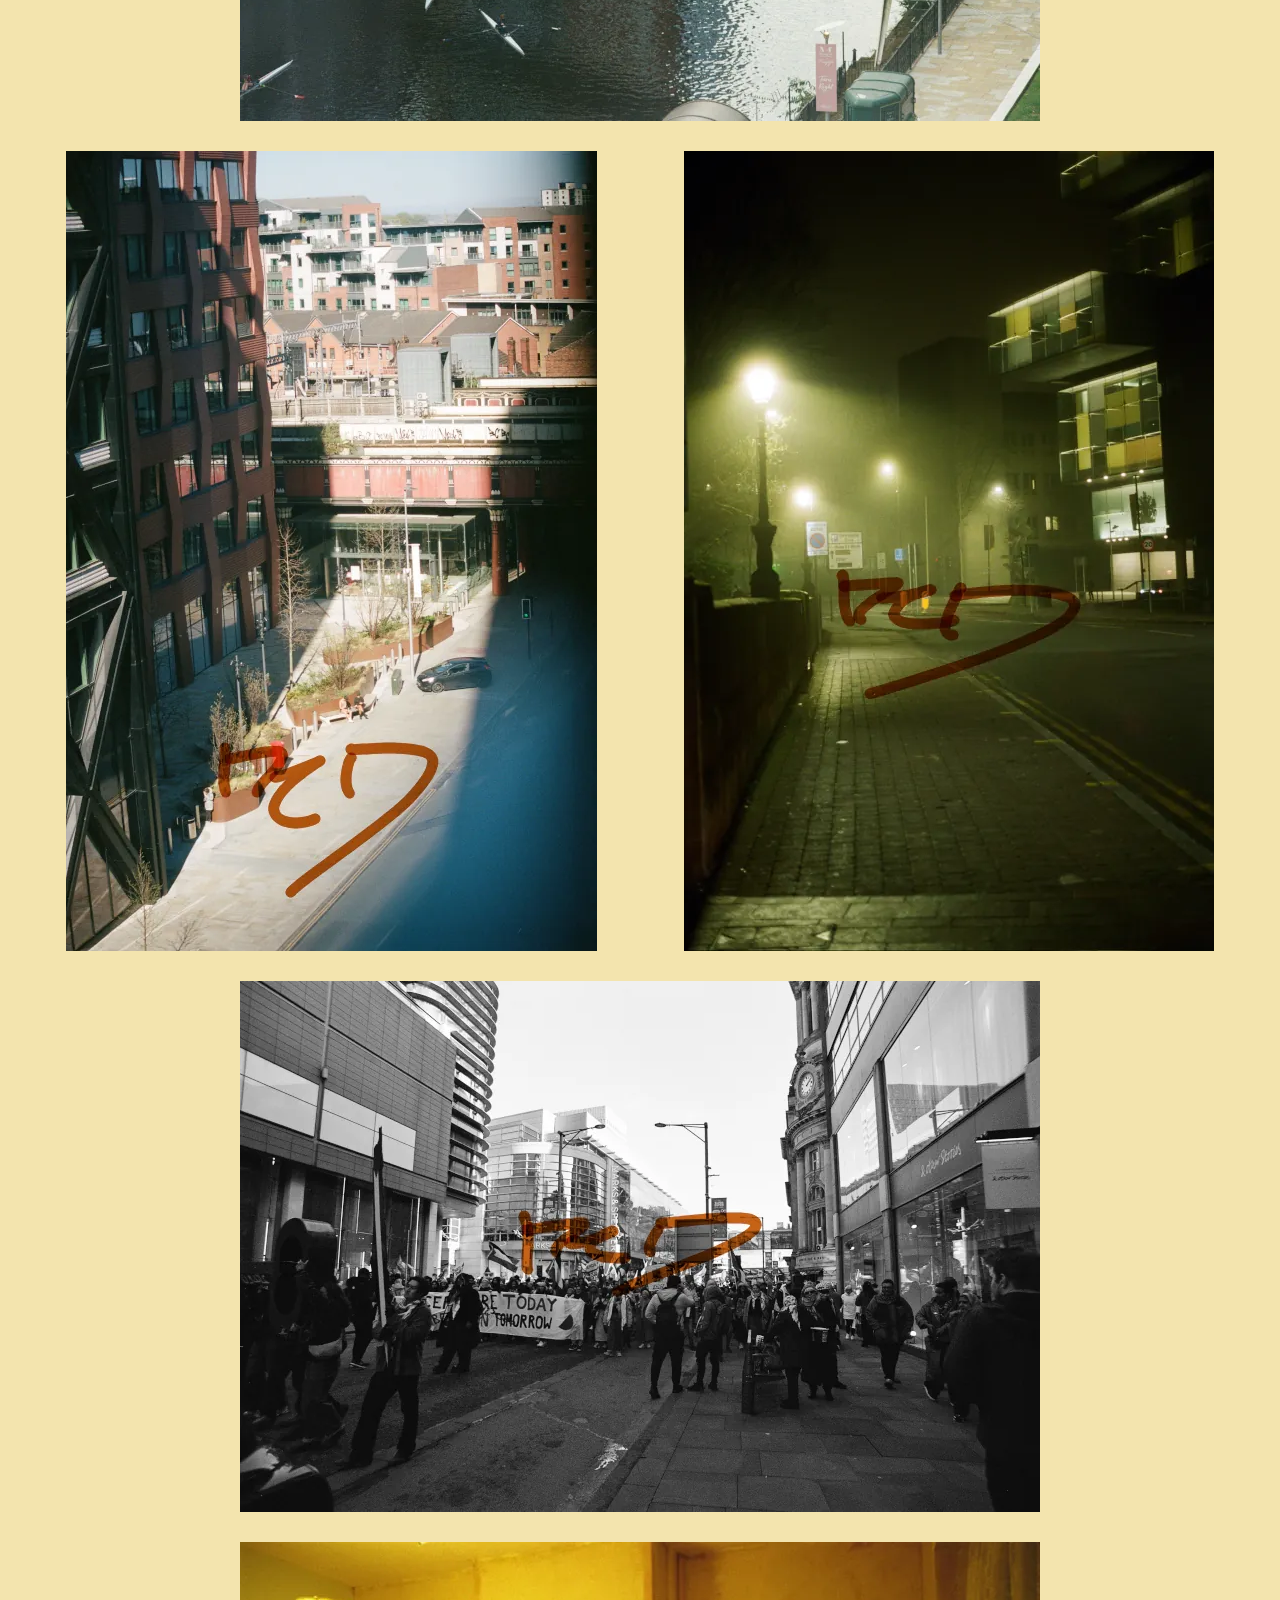
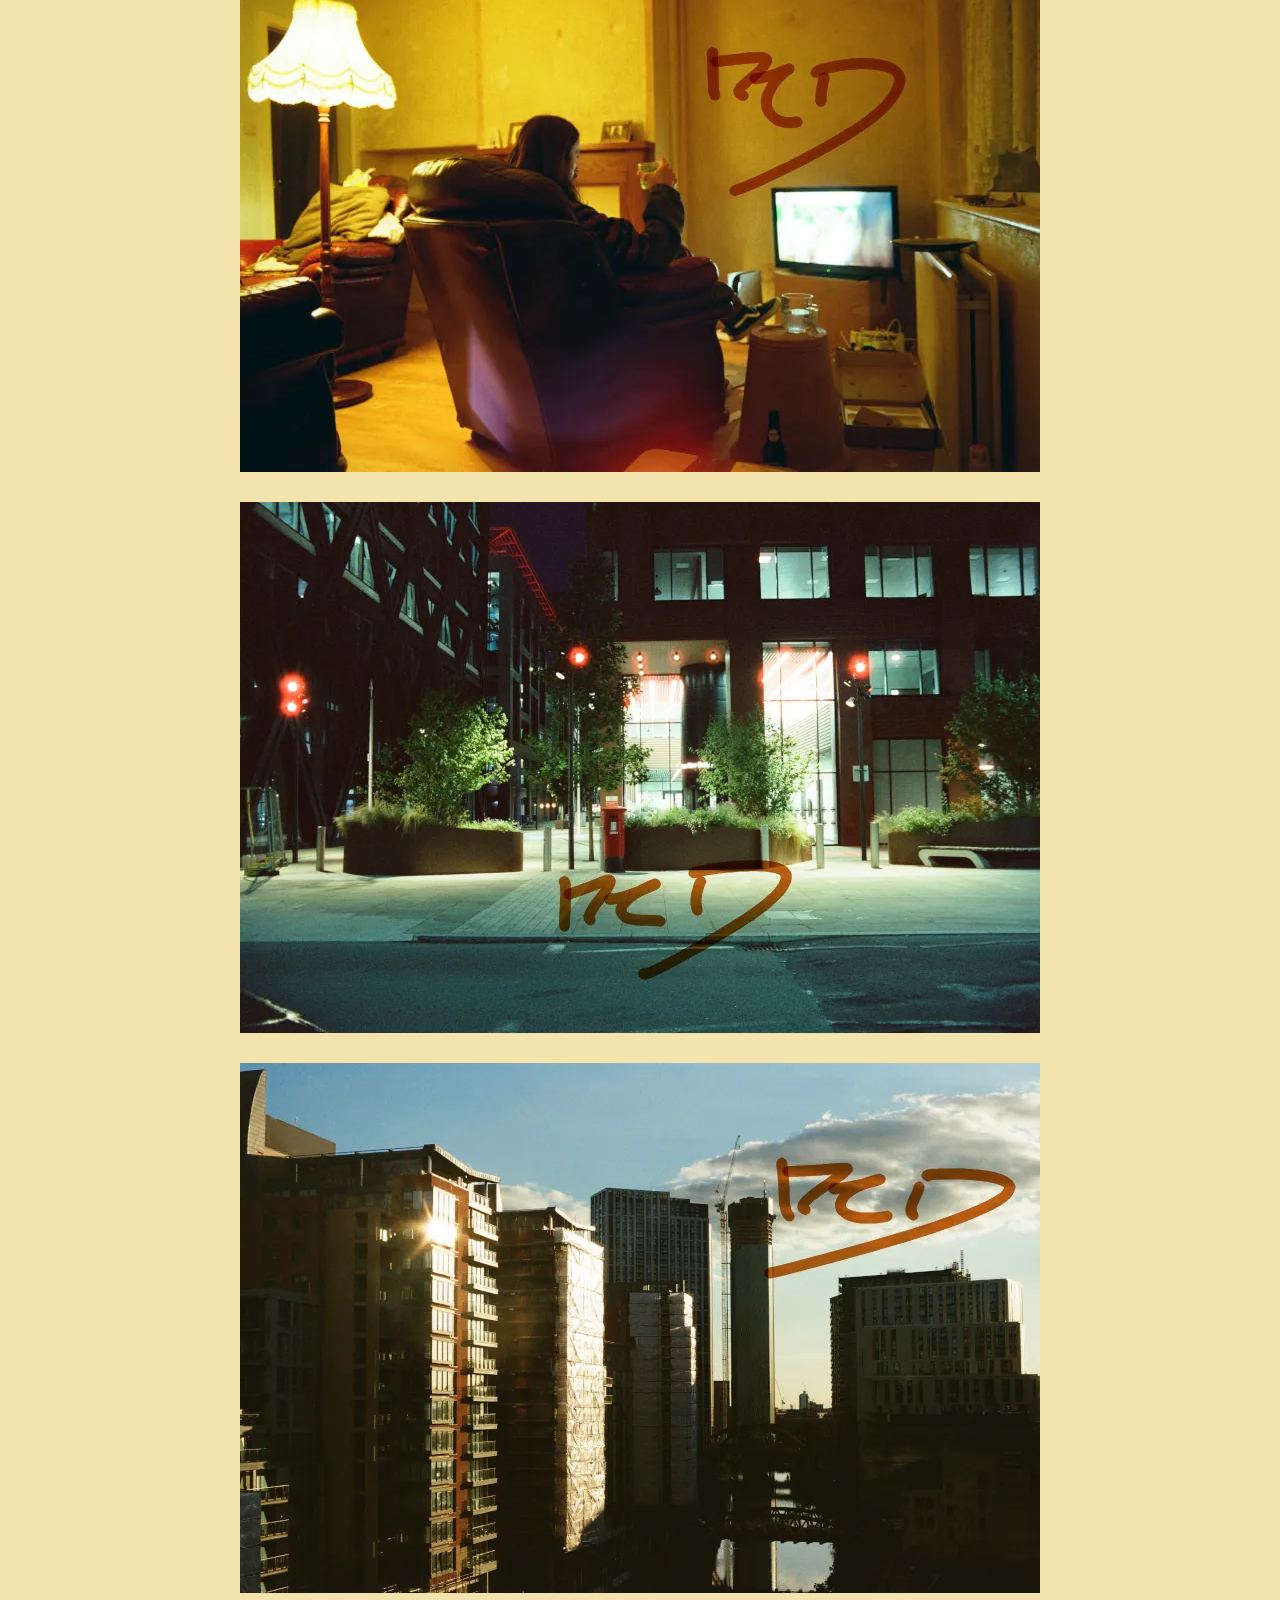
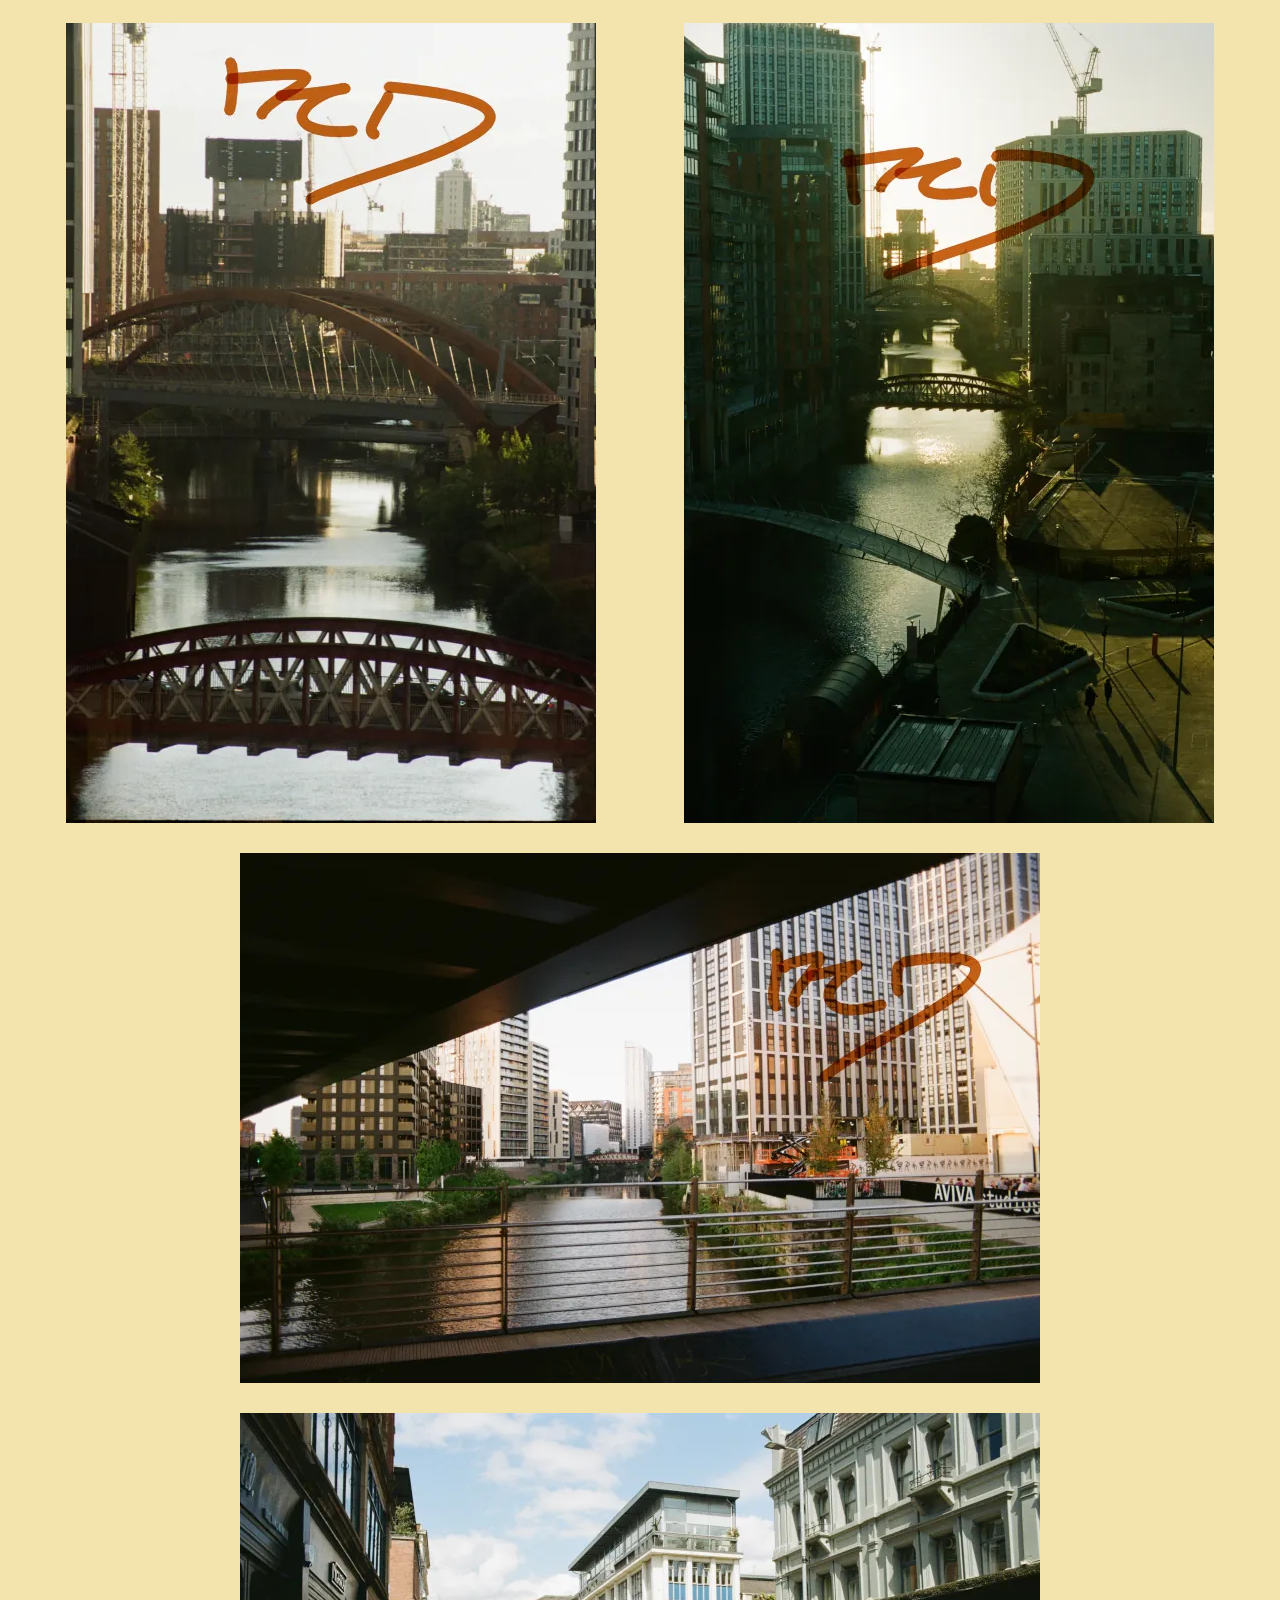
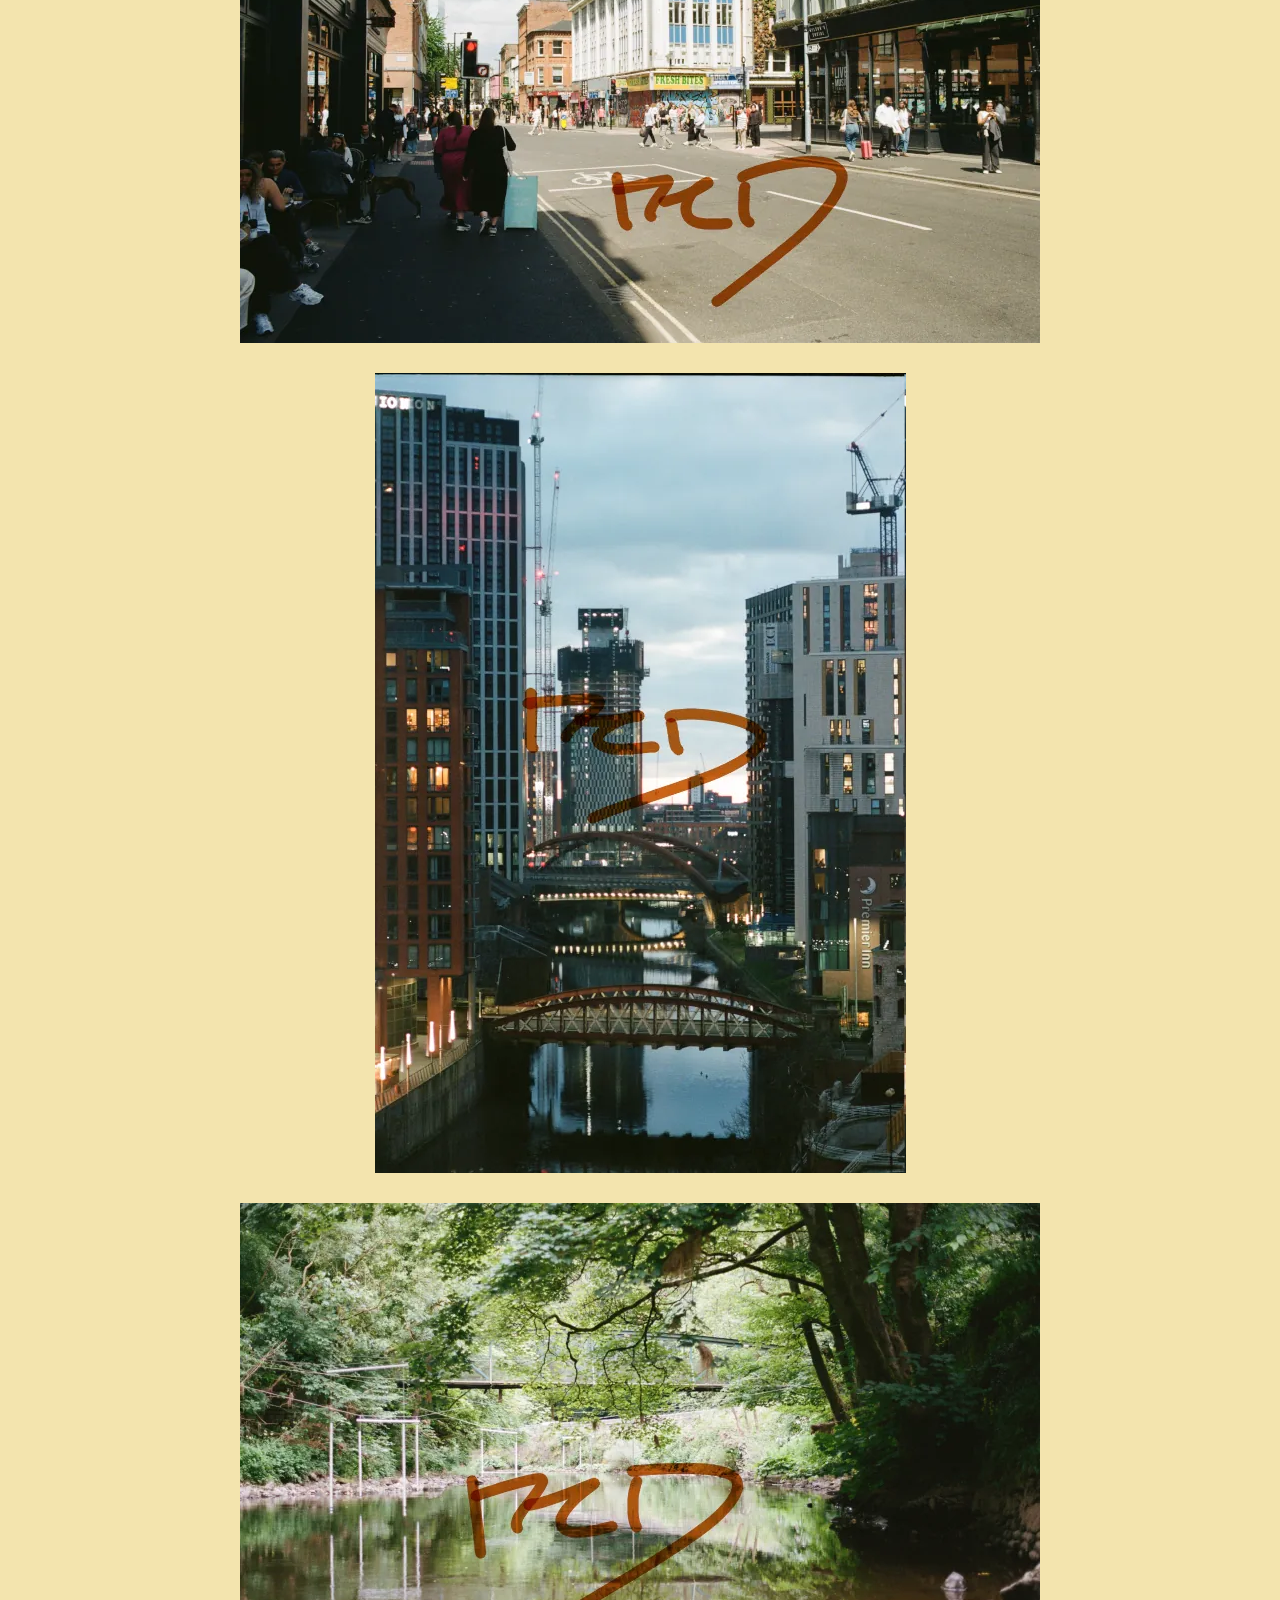
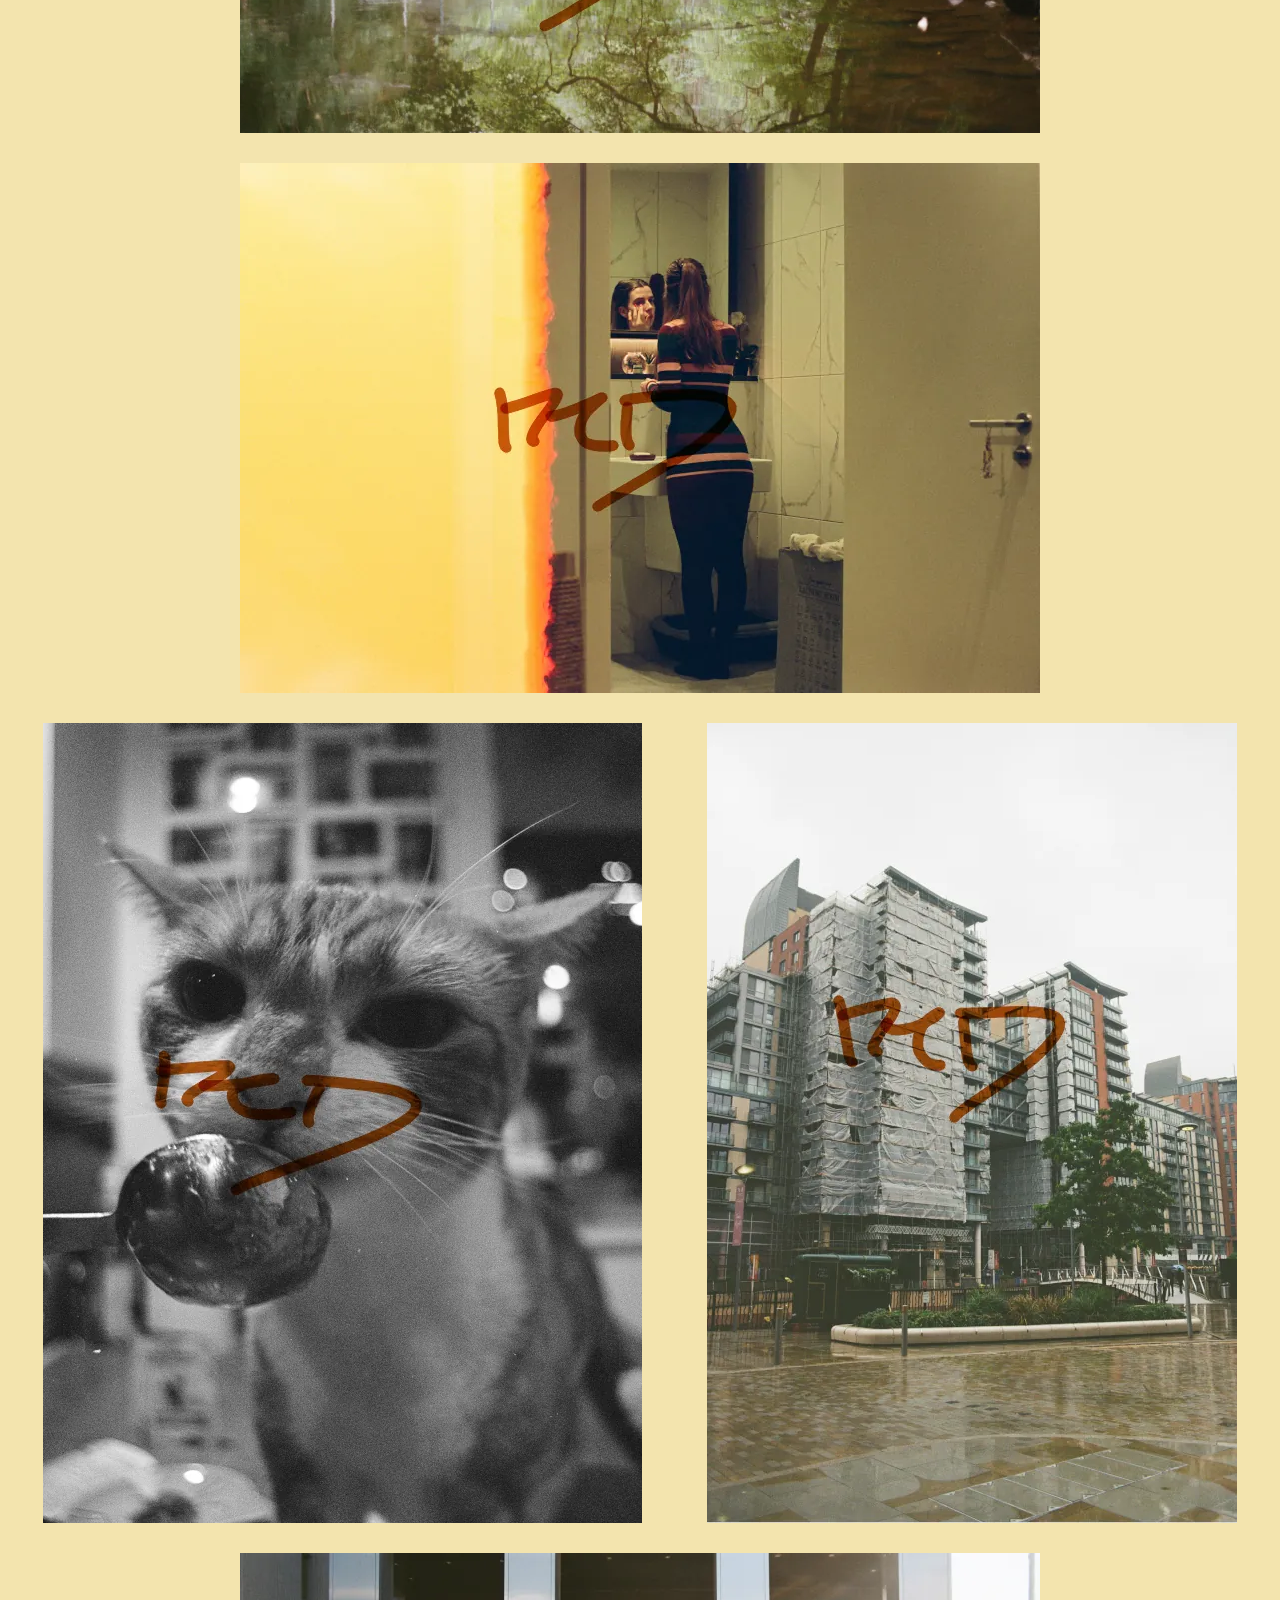
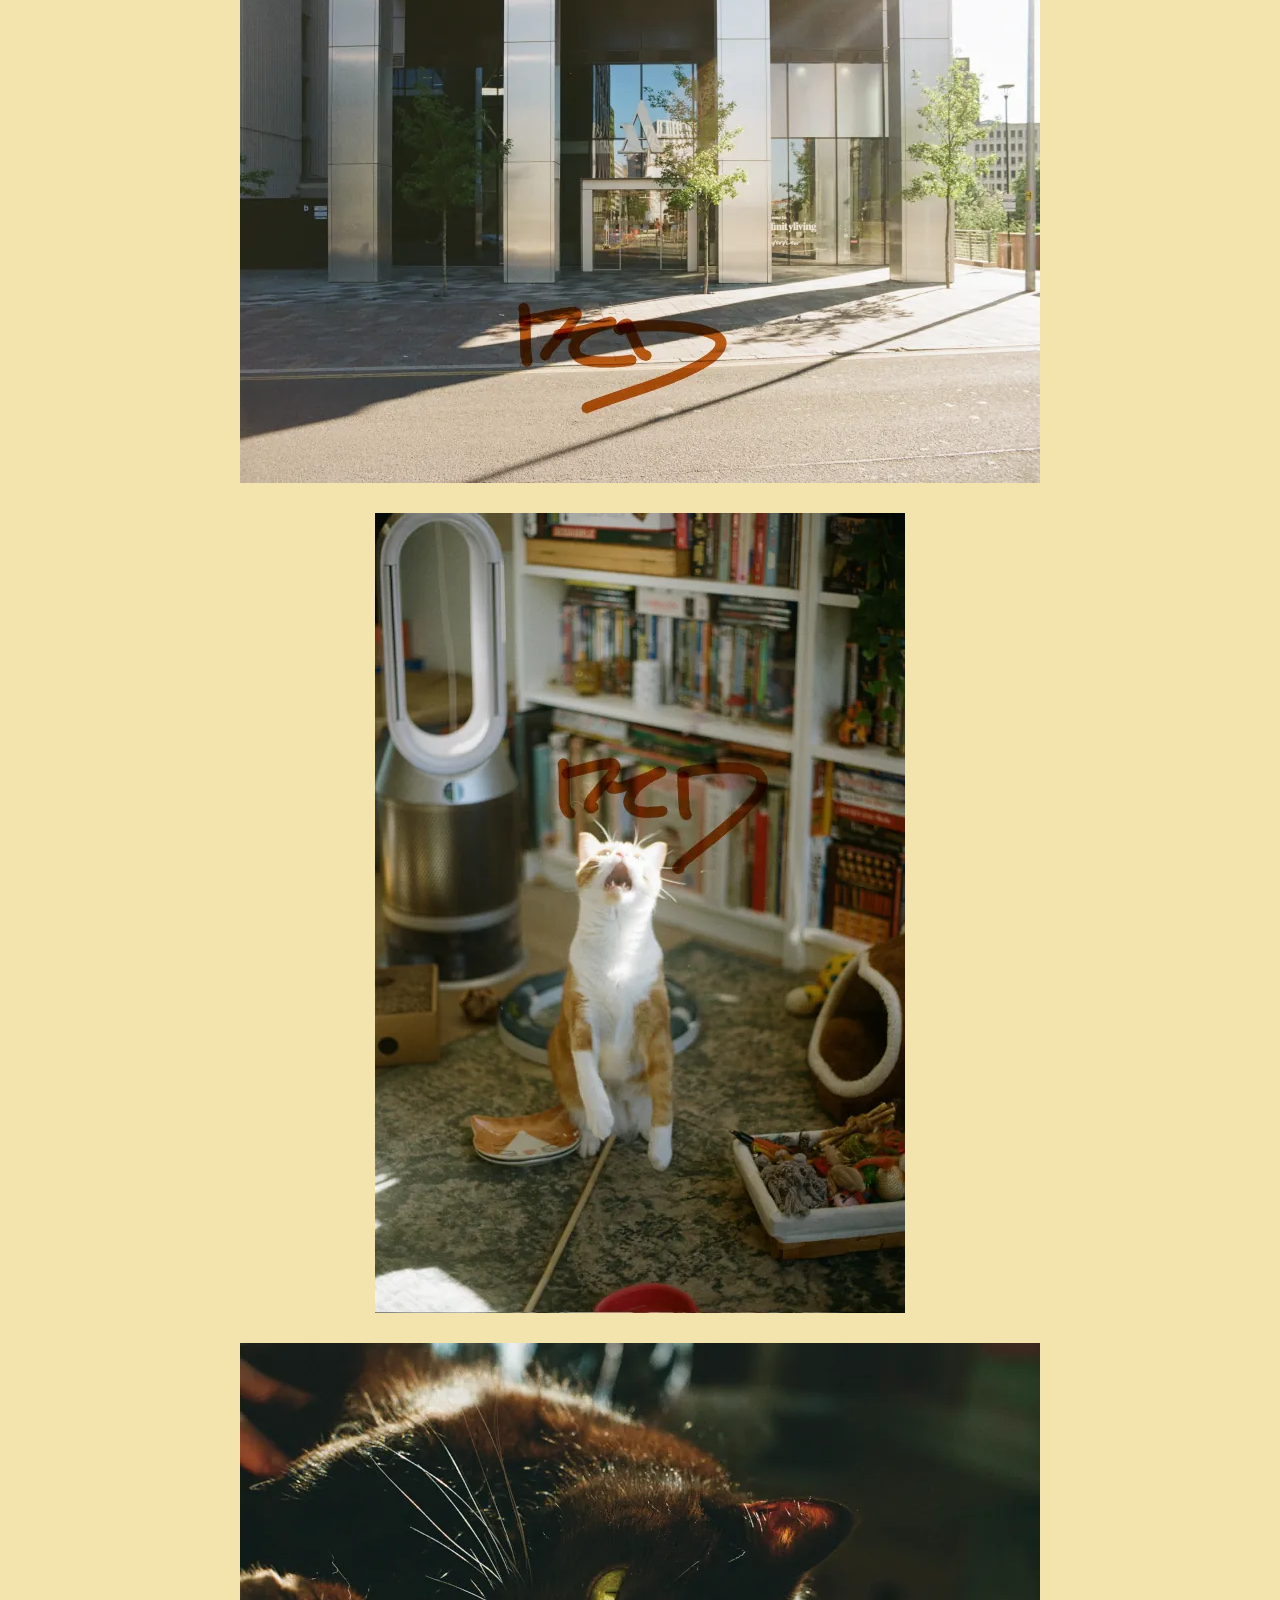
==== commit 9a0f8783: "Resized, renamed, rethought, and re-signed each and every image in the gallery." ====
--- a/website/index.html
+++ b/website/index.html
@@ -19,41 +19,42 @@
       <p>Call it £20?</p>
     </section>
     <div class="gallery">
-      <img src="./imgs/35mm/01.webp">
-      <img src="./imgs/35mm/02.webp">
-      <img src="./imgs/35mm/03.webp">
-      <img src="./imgs/35mm/04.webp">
-      <img src="./imgs/35mm/05.webp">
-      <img src="./imgs/35mm/06.webp">
-      <img src="./imgs/35mm/07.webp">
-      <img src="./imgs/35mm/08.webp">
-      <img src="./imgs/35mm/09.webp">
-      <img src="./imgs/35mm/11.webp">
-      <img src="./imgs/35mm/12.webp">
-      <img src="./imgs/35mm/13.webp">
-      <img src="./imgs/35mm/14.webp">
-      <img src="./imgs/35mm/15.webp">
-      <img src="./imgs/35mm/16.webp">
-      <img src="./imgs/35mm/17.webp">
-      <img src="./imgs/35mm/18.webp">
-      <img src="./imgs/35mm/19.webp">
-      <img src="./imgs/35mm/21.webp">
-      <img src="./imgs/35mm/22.webp">
-      <img src="./imgs/35mm/23.webp">
-      <img src="./imgs/35mm/24.webp">
-      <img src="./imgs/35mm/25.webp">
-      <img src="./imgs/35mm/26.webp">
-      <img src="./imgs/35mm/27.webp">
-      <img src="./imgs/35mm/28.webp">
-      <img src="./imgs/35mm/29.webp">
-      <img src="./imgs/35mm/31.webp">
-      <img src="./imgs/35mm/32.webp">
-      <img src="./imgs/35mm/33.webp">
-      <img src="./imgs/35mm/34.webp">
-      <img src="./imgs/35mm/35.webp">
-      <img src="./imgs/35mm/36.webp">
-      <img src="./imgs/35mm/38.webp">
-      <img src="./imgs/35mm/39.webp">
+      <img src="./imgs/35mm/cinestill_apartment.webp" title="cinestill_apartment">
+      <img src="./imgs/35mm/foggy_towers.webp" title="foggy_towers">
+      <img src="./imgs/35mm/primark.webp" title="primark">
+      <img src="./imgs/35mm/oldham_street.webp" title="oldham_street">
+      <img src="./imgs/35mm/sunset.webp" title="sunset">
+      <img src="./imgs/35mm/new_cathedral_street.webp" title="new_cathedral_street">
+      <img src="./imgs/35mm/affinity_over_the_irwell.webp" title="affinity_over_the_irwell">
+      <img src="./imgs/35mm/arriving.webp" title="arriving">
+      <img src="./imgs/35mm/bus_on_deansgate.webp" title="bus_on_deansgate">
+      <img src="./imgs/35mm/canoers.webp" title="canoers">
+      <img src="./imgs/35mm/sliver_of_sun_bathing.webp" title="sliver_of_sun_bathing">
+      <img src="./imgs/35mm/fog.webp" title="fog">
+      <img src="./imgs/35mm/free_palestine.webp" title="free_palestine">
+      <img src="./imgs/35mm/max_drinking.webp" title="max_drinking">
+      <img src="./imgs/35mm/postbox.webp" title="postbox">
+      <img src="./imgs/35mm/golden_reflections_over_the_irwell.webp" title="golden_reflections_over_the_irwell">
+      <img src="./imgs/35mm/goldern_hour_irwell.webp" title="goldern_hour_irwell">
+      <img src="./imgs/35mm/irwell_sunset.webp" title="irwell_sunset">
+      <img src="./imgs/35mm/irwell_to_affinity.webp" title="irwell_to_affinity">
+      <img src="./imgs/35mm/leaving_stevenson_square.webp" title="leaving_stevenson_square">
+      <img src="./imgs/35mm/lights_on_the_irwell.webp" title="lights_on_the_irwell">
+      <img src="./imgs/35mm/matlock_stream.webp" title="matlock_stream">
+      <img src="./imgs/35mm/niamh_getting_ready.webp" title="niamh_getting_ready">
+      <img src="./imgs/35mm/punk_remus.webp" title="punk_remus">
+      <img src="./imgs/35mm/rainy_construction.webp" title="rainy_construction">
+      <img src="./imgs/35mm/affinity_apartments.webp" title="affinity_apartments">
+      <img src="./imgs/35mm/remus_catch.webp" title="remus_catch">
+      <img src="./imgs/35mm/abbi_stare.webp" title="abbi_stare">
+      <img src="./imgs/35mm/remus_shout.webp" title="remus_shout">
+      <img src="./imgs/35mm/remus_window.webp" title="remus_window">
+      <img src="./imgs/35mm/royal_exchange.webp" title="royal_exchange">
+      <img src="./imgs/35mm/apartment_foyer.webp" title="apartment_foyer">
+      <img src="./imgs/35mm/sunset_construction.webp" title="sunset_construction">
+      <img src="./imgs/35mm/terrace.webp" title="terrace">
+      <img src="./imgs/35mm/tib_street.webp" title="tib_street">
+      <img src="./imgs/35mm/wide_bt.webp" title="wide_bt">
     </div>
   </main>
 </body>
@@ -65,4 +66,4 @@
     contact me: max [dot] derner [at] gmail [dot] com
   </p>
 </footer>
-</html>+</html>
--- a/website/style.css
+++ b/website/style.css
@@ -18,8 +18,8 @@
   flex-direction: row;
   flex-wrap: wrap;
   justify-content: space-evenly;
-  row-gap: 15px;
-  column-gap: 15px;
+  row-gap: 30px;
+  column-gap: 30px;
   align-items: center;
 
 }
